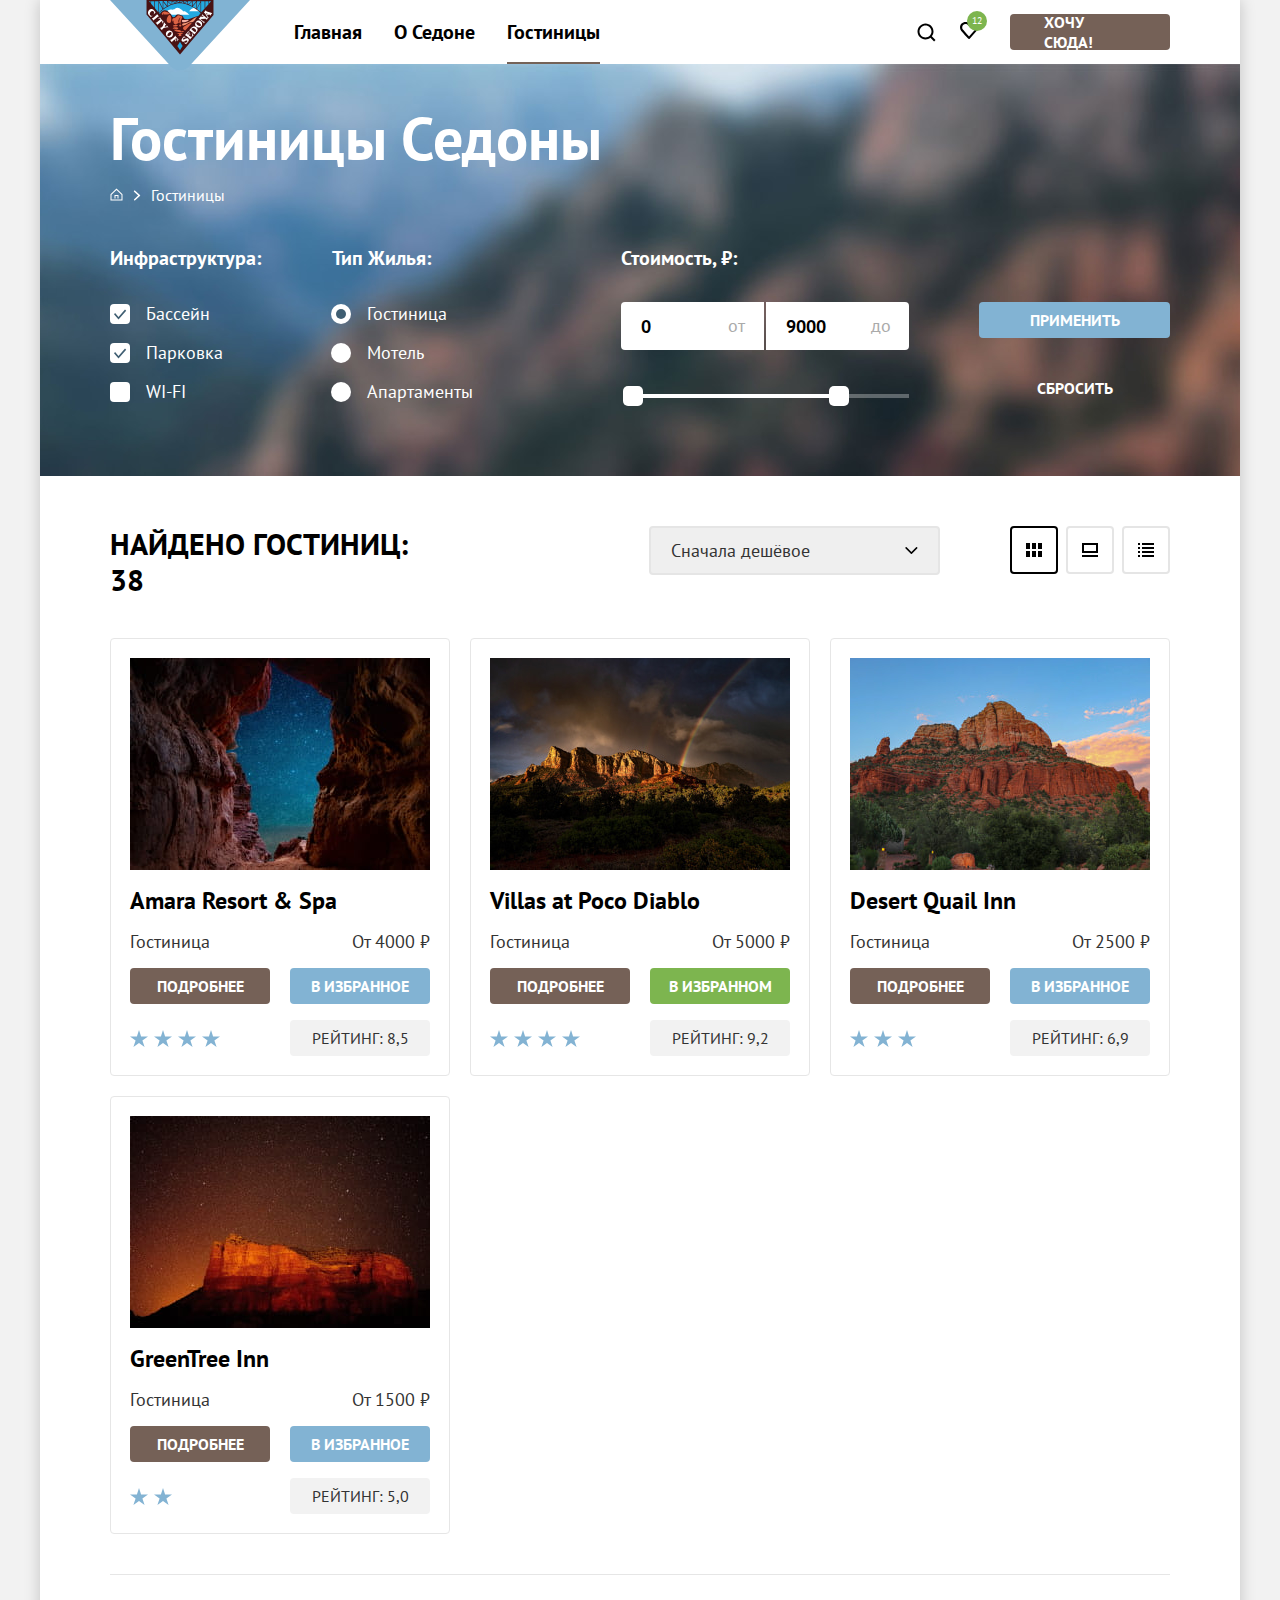
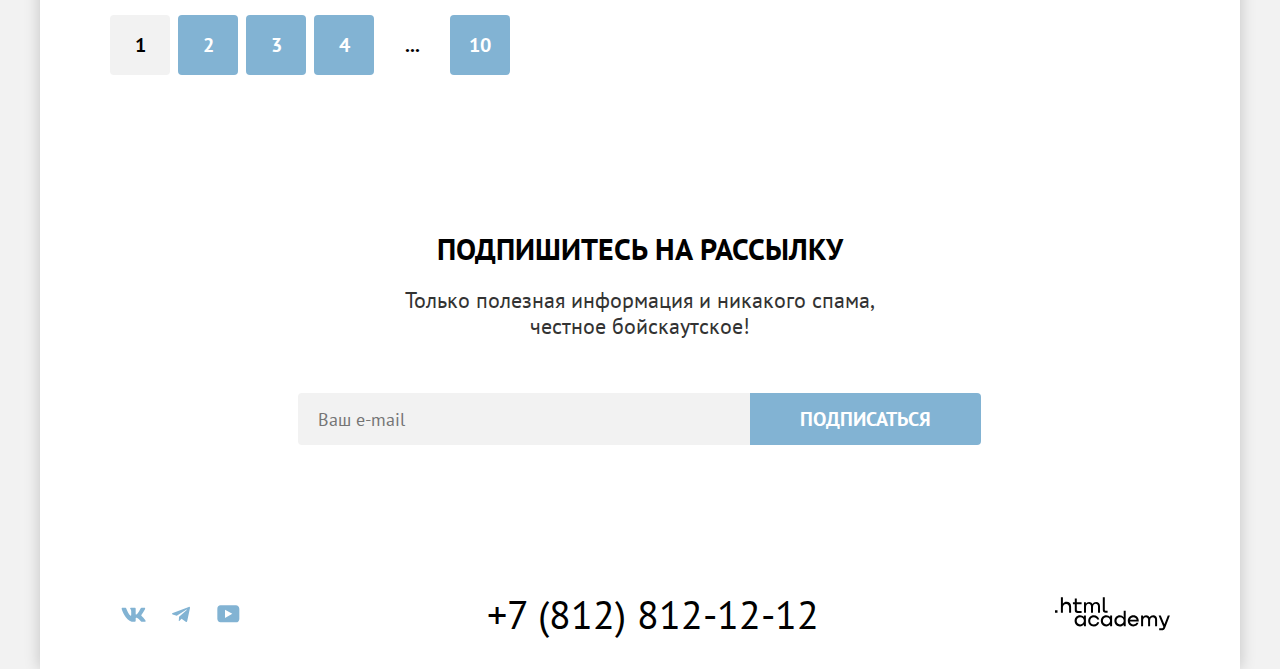
==== catalog.html @ 2b8d20dc "Удаляет лишние картинки, Проверяет по критериям, проверяет по чек листу, исправляет имена картинок" ====
<!DOCTYPE html>
<html lang="ru">

  <head>
    <meta charset="utf-8">
    <title>Catalog</title>
    <link rel="stylesheet" href="styles/styles.css">
  </head>

  <body>
    <div class="container">
      <header class="page-header">
        <nav class="navigation">
          <a class="navigation-link-logo-sedona" href="#">
            <img class="navigation-logo-sedona" src="images/index/logo-sedona.svg" width="140" height="70"
              alt="Логотип Седона">
          </a>
          <ul class="navigation-list navigation-menu">
            <li class="navigation-item">
              <a class="navigation-link" href="index.html">Главная</a>
            </li>
            <li class="navigation-item">
              <a class="navigation-link" href="#">О Седоне</a>
            </li>
            <li class="navigation-item">
              <a class="navigation-link navigation-link-current" href="catalog.html">Гостиницы</a>
            </li>
          </ul>
          <ul class="navigation-list navigation-user">
            <li class="navigation-item">
              <a class="navigation-link-icon icon-search" href="#">
                <svg aria-hidden=true width="20" height="20" viewbox="0 0 20 20" fill="currentColor"
                  xmlns="http://www.w3.org/2000/svg">
                  <path
                    d="M19.5 18.0083L15.8 14.3287C16.8 13.0359 17.5 11.3453 17.5 9.4558C17.5 5.08011 13.9 1.5 9.5 1.5C5.1 1.5 1.5 5.17956 1.5 9.55525C1.5 13.9309 5.1 17.511 9.5 17.511C11.3 17.511 13 16.9144 14.4 15.8204L18.1 19.5L19.5 18.0083ZM9.5 15.5221C6.2 15.5221 3.5 12.837 3.5 9.55525C3.5 6.27348 6.2 3.5884 9.5 3.5884C12.8 3.5884 15.5 6.27348 15.5 9.55525C15.5 12.837 12.8 15.5221 9.5 15.5221Z" />
                </svg>
                <span class="visually-hidden">Поиск</span>
              </a>
            </li>
            <li class="navigation-item item-icon-favorites">
              <span class="text-favorites-icon">12</span>
              <a class="navigation-link-icon icon-favourites" href="#">
                <svg aria-hidden=true width="18" height="17" viewbox="0 0 18 17" fill="currentColor"
                  xmlns="http://www.w3.org/2000/svg">
                  <path
                    d="M8.9 17C8.6 17 8.3 16.9 8.1 16.6C2.7 10.5 1.4 9.1 1.1 8.7C0.4 7.8 0 6.6 0 5.4C0 2.4 2.4 0 5.5 0C6.8 0 8 0.5 9 1.3C10 0.5 11.3 0 12.5 0C15.5 0 18 2.4 18 5.4C18 6.7 17.5 7.9 16.7 8.8L9.7 16.7C9.5 16.9 9.3 17 8.9 17ZM2.9 7.5C3.2 7.9 6.4 11.5 9 14.4L15.2 7.4C15.7 6.9 15.9 6.2 15.9 5.4C15.9 3.6 14.4 2.1 12.6 2.1C11.6 2.1 10.6 2.6 9.9 3.4C9.6 3.7 9.3 3.8 9 3.8C8.7 3.8 8.4 3.6 8.2 3.4C7.5 2.6 6.5 2.1 5.5 2.1C3.7 2.1 2.2 3.6 2.2 5.4C2.1 6.3 2.5 7 2.9 7.5C2.8 7.5 2.8 7.5 2.9 7.5Z" />
                </svg>
                <span class="visually-hidden">Избранное</span>
              </a>
            </li>

          </ul>
          <a class="button-link button-brown" href="#">
            Хочу сюда!
            <span class="visually-hidden">Хочу сюда!</span>
          </a>
        </nav>
      </header>
      <main class="main-container main-catalog">
        <section class="main-hero-catalog">
          <h1 class="main-title">Гостиницы Седоны</h1>
          <ul class="breadcrumbs-list">
            <li class="breadcrumbs-item">
              <a class="breadcrumbs-link breadcrumbs-icon" href="index.html">
                <img class="breadcrumbs-icon-home" aria-hidden=true src="images/catalog/breadcrumbs/breadcrumbs-button-home.svg" width="13" height="15"
                  alt="Иконка/домой">
                <span class="visually-hidden">Иконка/домой</span>
              </a>
            </li>
            <li class="breadcrumbs-item">
              <a class="breadcrumbs-link" href="catalog.html">Гостиницы</a>
            </li>
          </ul>
          <h2 class="visually-hidden">Фильтр поиска гостиницы</h2>
          <div class="filter-container">
            <form class="filter-search-infrastructure" action="https://echo.htmlacademy.ru/" method="get">
              <fieldset class="filter-search infrastructure-group">
                <legend class="filter-search infrastructure-title">Инфраструктура:</legend>
                <ul class="filter-search infrastructure-list">
                  <li class="filter-search infrastructure-item">
                    <label class="control">
                      <input class="visually-hidden control-input" type="checkbox" name="pool" value="Бассейн" checked>
                      <span class="control-mark"></span>
                      <span class="control-label">Бассейн</span>
                    </label>
                  </li>
                  <li class="filter-search infrastructure-item">
                    <label class="control">
                      <input class="visually-hidden control-input" type="checkbox" name="parking" value="Парковка"
                        checked>
                      <span class="control-mark"></span>
                      <span class="control-label">Парковка</span>
                    </label>
                  </li>
                  <li class="filter-search infrastructure-item">
                    <label class="control">
                      <input class="visually-hidden control-input" type="checkbox" name="internet" value="Wi-Fi">
                      <span class="control-mark"></span>
                      <span class="control-label">WI-FI</span>
                    </label>
                  </li>
                </ul>
              </fieldset>
              <fieldset class="filter-search-type-house">
                <legend class="filter-search-type-house-title">Тип Жилья:</legend>
                <ul class="filter-search-type-house-list">
                  <li class="filter-search-type-house-item">
                    <label class="control">
                      <input class="visually-hidden control-input" type="radio" name="house" value="Гостиница" checked>
                      <span class="control-mark"></span>
                      <span class="control-label">Гостиница</span>
                    </label>
                  </li>
                  <li class="filter-search-type-house-item">
                    <label class="control">
                      <input class="visually-hidden control-input" type="radio" name="house" value="Мотель">
                      <span class="control-mark"></span>
                      <span class="control-label">Мотель</span>
                    </label>
                  </li>
                  <li class="filter-search-type-house-item">
                    <label class="control">
                      <input class="visually-hidden control-input" type="radio" name="house" value="Апартаменты">
                      <span class="control-mark"></span>
                      <span class="control-label">Апартаменты</span>
                    </label>
                  </li>
                </ul>
              </fieldset>
              <fieldset class="filter-search-price">
                <legend class="filter-price">Стоимость, ₽:</legend>
                <div class="price">
                  <label class="price-from-start">
                    <input class="price-from-field" value="0" type="number" placeholder="0">
                    <span class="price-from">от</span>
                  </label>
                  <label class="price-to-end">
                    <input class="price-to-field" value="9000" type="number" placeholder="9000">
                    <span class="price-to">до</span>
                  </label>
                </div>
                <div class="range-scale">
                  <div class="range-bar" style="left: -10px; width: 226px">
                    <button class="range-toggle toggle-min" type="button">
                      <span class="visually-hidden">Изменить минимальную цену.</span>
                    </button>
                    <button class="range-toggle toggle-max" type="button">
                      <span class="visually-hidden">Изменить максимальную цену.</span>
                    </button>
                  </div>
                </div>
              </fieldset>
              <div class="filter-search-button">
                <button class="filter-search button-submit button-blue" type="submit">Применить</button>
                <button class="filter-search button-reset" type="reset" >Сбросить</button>
              </div>
            </form>
          </div>
        </section>
        <section class="catalog">
          <div class="catalog-container">
            <h2 class="catalog-title">Найдено гостиниц: 38</h2>
            <select class="catalog-control" aria-label="Сортировка">
              <option value="cheap">Сначала дешёвое</option>
              <option value="popular">Сначала популярное</option>
              <option value="expansive">Сначала дорогое</option>
            </select>
            <ul class="catalog-control-view-list">
              <li class="catalog-control-view-item">
                <a class="button-catalog button-catalog-current button-control-view-table" href="#">
                  <span class="visually-hidden">Вид таблицы</span>
                </a>
              </li>
              <li class="catalog-control-view-item">
                <a class="button-catalog button-control-view-sketch" href="#">
                  <span class="visually-hidden">Вид эскиза</span>
                </a>
              </li>
              <li class="catalog-control-view-item">
                <a class="button-catalog button-control-view-list" href="#">
                  <span class="visually-hidden">Вид списка</span>
                </a>
              </li>
            </ul>
          </div>
          <ul class="hotel-card-list">
            <li class="hotel-card-item">
              <a class="hotel-card-link" href="#">
                <img class="hotel-card-image" src="images/catalog/hotel-card/hotel-card-amara-resort.jpg"
                  alt="Гостиница Amara & Resort">
                <h3 class="hotel-card-title">Amara Resort & Spa</h3>
              </a>
              <p class="hotel-card-type">Гостиница</p>
              <p class="hotel-card-price">От 4000 ₽</p>
              <a class="button-hotel-card-link button-brown" href="#">Подробнее</a>
              <button class="button-blue hotel-card-button" type="button">В избранное</button>
              <div class="hotel-card-rating-star">
                <svg class="star" aria-hidden=true  width="18" height="17" viewbox="0 0 18 17" fill="currentColor"
                  xmlns="http://www.w3.org/2000/svg">
                  <path d="M9 0L11.1 6.5H18L12.4 10.5L14.6 17L9 13L3.4 17L5.6 10.5L0 6.5H6.9L9 0Z" />
                </svg>
                <svg class="star" aria-hidden=true width="18" height="17" viewbox="0 0 18 17" fill="currentColor"
                  xmlns="http://www.w3.org/2000/svg">
                  <path d="M9 0L11.1 6.5H18L12.4 10.5L14.6 17L9 13L3.4 17L5.6 10.5L0 6.5H6.9L9 0Z" />
                </svg>
                <svg class="star" aria-hidden=true width="18" height="17" viewbox="0 0 18 17" fill="currentColor"
                  xmlns="http://www.w3.org/2000/svg">
                  <path d="M9 0L11.1 6.5H18L12.4 10.5L14.6 17L9 13L3.4 17L5.6 10.5L0 6.5H6.9L9 0Z" />
                </svg>
                <svg class="star" aria-hidden=true width="18" height="17" viewbox="0 0 18 17" fill="currentColor"
                  xmlns="http://www.w3.org/2000/svg">
                  <path d="M9 0L11.1 6.5H18L12.4 10.5L14.6 17L9 13L3.4 17L5.6 10.5L0 6.5H6.9L9 0Z" />
                </svg>
                <span class="visually-hidden">4 звезды</span>
              </div>
              <span class="hotel-card-rating">Рейтинг: 8,5</span>
            </li>
            <li class="hotel-card-item">
              <a class="hotel-card-link" href="#">
                <img class="hotel-card-image" src="images/catalog/hotel-card/hotel-card-villas-at-poco-diablo.jpg"
                  alt="Гостиница Villas at Poco Diablo">
                <h3 class="hotel-card-title">Villas at Poco Diablo</h3>
              </a>
              <p class="hotel-card-type">Гостиница</p>
              <p class="hotel-card-price">От 5000 ₽</p>
              <a class="button-hotel-card-link button-brown" href="#">Подробнее</a>
              <button class="button-blue hotel-card-button button-green-select" type="button">В избранном</button>
              <div class="hotel-card-rating-star">
                <svg class="star" aria-hidden=true width="18" height="17" viewbox="0 0 18 17" fill="currentColor"
                  xmlns="http://www.w3.org/2000/svg">
                  <path d="M9 0L11.1 6.5H18L12.4 10.5L14.6 17L9 13L3.4 17L5.6 10.5L0 6.5H6.9L9 0Z" />
                </svg>
                <svg class="star" aria-hidden=true width="18" height="17" viewbox="0 0 18 17" fill="currentColor"
                  xmlns="http://www.w3.org/2000/svg">
                  <path d="M9 0L11.1 6.5H18L12.4 10.5L14.6 17L9 13L3.4 17L5.6 10.5L0 6.5H6.9L9 0Z" />
                </svg>
                <svg  class="star" aria-hidden=true width="18" height="17" viewbox="0 0 18 17" fill="currentColor"
                  xmlns="http://www.w3.org/2000/svg">
                  <path d="M9 0L11.1 6.5H18L12.4 10.5L14.6 17L9 13L3.4 17L5.6 10.5L0 6.5H6.9L9 0Z" />
                </svg>
                <svg  class="star" aria-hidden=true width="18" height="17" viewbox="0 0 18 17" fill="currentColor"
                  xmlns="http://www.w3.org/2000/svg">
                  <path d="M9 0L11.1 6.5H18L12.4 10.5L14.6 17L9 13L3.4 17L5.6 10.5L0 6.5H6.9L9 0Z" />
                </svg>
                <span class="visually-hidden">4 звезды</span>
              </div>
              <span class="hotel-card-rating">Рейтинг: 9,2</span>
            </li>
            <li class="hotel-card-item">
              <a class="hotel-card-link" href="#">
                <img class="hotel-card-image" src="images/catalog/hotel-card/hotel-card-desert-quail-inn.jpg"
                  alt="Гостиница Desert Quail Inn">
                <h3 class="hotel-card-title">Desert Quail Inn</h3>
              </a>
              <p class="hotel-card-type">Гостиница</p>
              <p class="hotel-card-price">От 2500 ₽</p>
              <a class="button-hotel-card-link button-brown" href="#">Подробнее</a>
              <button class="button-blue hotel-card-button" type="button">В избранное</button>
              <div class="hotel-card-rating-star">
                <svg class="star" aria-hidden=true width="18" height="17" viewbox="0 0 18 17" fill="currentColor"
                  xmlns="http://www.w3.org/2000/svg">
                  <path d="M9 0L11.1 6.5H18L12.4 10.5L14.6 17L9 13L3.4 17L5.6 10.5L0 6.5H6.9L9 0Z" />
                </svg>
                <svg class="star" aria-hidden=true width="18" height="17" viewbox="0 0 18 17" fill="currentColor"
                  xmlns="http://www.w3.org/2000/svg">
                  <path d="M9 0L11.1 6.5H18L12.4 10.5L14.6 17L9 13L3.4 17L5.6 10.5L0 6.5H6.9L9 0Z" />
                </svg>
                <svg class="star" aria-hidden=true width="18" height="17" viewbox="0 0 18 17" fill="currentColor"
                  xmlns="http://www.w3.org/2000/svg">
                  <path d="M9 0L11.1 6.5H18L12.4 10.5L14.6 17L9 13L3.4 17L5.6 10.5L0 6.5H6.9L9 0Z" />
                </svg>
                <span class="visually-hidden">3 звезды</span>
              </div>
              <span class="hotel-card-rating">Рейтинг: 6,9</span>
            </li>
            <li class="hotel-card-item">
              <a class="hotel-card-link" href="#">
                <img class="hotel-card-image" src="images/catalog/hotel-card/hotel-card-greentree-inn.jpg"
                  alt="Гостиница GreenTree Inn">
                <h3 class="hotel-card-title">GreenTree Inn</h3>
              </a>
              <p class="hotel-card-type">Гостиница</p>
              <p class="hotel-card-price">От 1500 ₽</p>
              <a class="button-hotel-card-link button-brown" href="#">Подробнее</a>
              <button class="button-blue hotel-card-button" type="button">В избранное</button>
              <div class="hotel-card-rating-star">
                <svg class="star" aria-hidden=true width="18" height="17" viewbox="0 0 18 17" fill="currentColor"
                  xmlns="http://www.w3.org/2000/svg">
                  <path d="M9 0L11.1 6.5H18L12.4 10.5L14.6 17L9 13L3.4 17L5.6 10.5L0 6.5H6.9L9 0Z" />
                </svg>
                <svg class="star" aria-hidden=true width="18" height="17" viewbox="0 0 18 17" fill="currentColor"
                  xmlns="http://www.w3.org/2000/svg">
                  <path d="M9 0L11.1 6.5H18L12.4 10.5L14.6 17L9 13L3.4 17L5.6 10.5L0 6.5H6.9L9 0Z" />
                </svg>
                <span class="visually-hidden">2 звезды</span>
              </div>
              <span class="hotel-card-rating">Рейтинг: 5,0</span>
            </li>
          </ul>
          <ul class="pagination-list">
            <li class="pagination-item">
              <a class="pagination-link pagination-current" href="#">1</a>
            </li>
            <li class="pagination-item">
              <a class="pagination-link" href="#">2</a>
            </li>
            <li class="pagination-item">
              <a class="pagination-link" href="#">3</a>
            </li>
            <li class="pagination-item">
              <a class="pagination-link" href="#">4</a>
            </li>
            <li class="pagination-item">
              <a class="pagination-link-hidden-pages" href="#">...
                <span class="visually-hidden">Скрытые страницы</span>
              </a>
            </li>
            <li class="pagination-item">
              <a class="pagination-link last-page" href="#">10</a>
            </li>
          </ul>
        </section>
        <section class="subscribes-catalog">
          <div class="subscribes-container">
            <h2 class="subscribes-catalog-title">Подпишитесь на рассылку</h2>
            <p class="subscribes-description">Только полезная информация и никакого спама, <br>честное бойскаутское!</p>
            <form class="subscribes-newsletter-form" action="https://echo.htmlacademy.ru/" method="post">
              <label>
                <span class="visually-hidden">email</span>
                <input type="email" id="subscribes-email" name="subscribes-email" placeholder="Ваш e-mail" />
              </label>
              <button class="subscribes-button" type="submit" >Подписаться</button>
            </form>
          </div>
        </section>
      </main>
      <footer class="page-footer">
        <div class="footer-container">
          <section class="footer-social">
            <h2 class="visually-hidden">Социальные сети</h2>
            <ul class="social-list">
              <li class="footer-social-item">
                <a class="button-social" href="https://vk.com/htmlacademy">
                  <svg class="footer-social" aria-hidden=true width="25" height="15" viewbox="0 0 25 15"
                    fill="currentColor" xmlns="http://www.w3.org/2000/svg">
                    <path fill-rule="evenodd" clip-rule="evenodd"
                      d="M24.1164 1.80445C24.2824 1.25845 24.1164 0.856445 23.3214 0.856445H20.6964C20.0284 0.856445 19.7204 1.20345 19.5534 1.58645C19.5534 1.58645 18.2184 4.78245 16.3274 6.85845C15.7154 7.46045 15.4374 7.65145 15.1034 7.65145C14.9364 7.65145 14.6854 7.46045 14.6854 6.91345V1.80445C14.6854 1.14845 14.5014 0.856445 13.9454 0.856445H9.81738C9.40038 0.856445 9.14938 1.16045 9.14938 1.44945C9.14938 2.07045 10.0954 2.21445 10.1924 3.96245V7.76045C10.1924 8.59345 10.0394 8.74444 9.70538 8.74444C8.81538 8.74444 6.65038 5.53345 5.36538 1.85945C5.11638 1.14445 4.86438 0.856445 4.19338 0.856445H1.56638C0.816382 0.856445 0.666382 1.20345 0.666382 1.58645C0.666382 2.26845 1.55638 5.65645 4.81138 10.1374C6.98138 13.1974 10.0364 14.8564 12.8194 14.8564C14.4884 14.8564 14.6944 14.4884 14.6944 13.8534V11.5404C14.6944 10.8034 14.8524 10.6564 15.3814 10.6564C15.7714 10.6564 16.4384 10.8484 17.9964 12.3234C19.7764 14.0724 20.0694 14.8564 21.0714 14.8564H23.6964C24.4464 14.8564 24.8224 14.4884 24.6064 13.7604C24.3684 13.0364 23.5184 11.9854 22.3914 10.7384C21.7794 10.0284 20.8614 9.26345 20.5824 8.88045C20.1934 8.38945 20.3044 8.17044 20.5824 7.73345C20.5824 7.73345 23.7824 3.30745 24.1154 1.80445H24.1164Z" />
                  </svg>
                  <span class="visually-hidden">Вконтакте</span>
                </a>
              </li>
              <li class="footer-social-item">
                <a class="button-social" href="https://t.me/htmlacademy">
                  <svg class="footer-social" aria-hidden=true width="18" height="17" viewbox="0 0 18 17"
                    fill="currentColor" xmlns="http://www.w3.org/2000/svg">
                    <path
                      d="M16.785 0.955705L0.840489 7.1042C-0.247661 7.54126 -0.241365 8.14828 0.640845 8.41897L4.73445 9.69597L14.2058 3.72014C14.6537 3.44766 15.0629 3.59424 14.7265 3.89281L7.05283 10.8183H7.05103L7.05283 10.8192L6.77045 15.0387C7.18413 15.0387 7.36669 14.8489 7.59871 14.625L9.58705 12.6915L13.7229 15.7464C14.4855 16.1664 15.0332 15.9506 15.2229 15.0405L17.9379 2.2453C18.2158 1.13107 17.5126 0.626562 16.785 0.955705Z" />
                  </svg>
                  <span class="visually-hidden">Телеграм</span>
                </a>
              </li>
              <li class="footer-social-item">
                <a class="button-social" href="https://www.youtube.com/user/htmlacademy.ru">
                  <svg class="footer-social" aria-hidden=true width="23" height="18" viewbox="0 0 23 18"
                    fill="currentColor" xmlns="http://www.w3.org/2000/svg">
                    <path
                      d="M18.9402 0.356445H3.50738C1.64668 0.356445 0.333252 1.9502 0.333252 3.75645V13.8502C0.333252 15.7627 1.64668 17.3564 3.50738 17.3564H19.1591C20.8009 17.3564 22.3333 15.7627 22.3333 13.9564V3.75645C22.1143 1.9502 20.8009 0.356445 18.9402 0.356445ZM7.99494 12.8939V4.81894L15.3283 8.85645L7.99494 12.8939Z" />
                  </svg>
                  <span class="visually-hidden">Youtube</span>
                </a>
              </li>
            </ul>
          </section>
          <section class="footer-phone">
            <h2 class="visually-hidden">Телефон</h2>
            <a class="footer-phone-number" href="tel:+78128121212">+7 (812) 812-12-12</a>
          </section>
          <section class="footer-contacts-logo">
            <h2 class="visually-hidden">HTML-academy</h2>
            <a class="footer-contact-webcite" href="https://htmlacademy.ru/">
              <svg class="footer-logo" aria-hidden=true width="115" height="34" fill="currentColor" viewbox="0 0 115 34"
                xmlns="http://www.w3.org/2000/svg">
                <path
                  d="M0 13.256v2.6h2.5v-2.6H0ZM11.6 4.856c-1.6 0-2.8.7-3.6 1.7h-.1v-6.2h-2v15.5h2v-5.3c0-2.1 1.3-3.6 3.3-3.6 1.8 0 2.9 1.4 2.9 3.2v5.7h2v-6.1c.1-3-1.8-4.9-4.5-4.9ZM26.6 5.156h-4.8v-3.7h-2v3.8h-1.9v2h1.9v6c0 1.7 1 2.7 2.7 2.7h4.1v-2h-3.7c-.7 0-1.1-.4-1.1-1.1v-5.7h4.8v-2ZM41.1 4.956c-1.6 0-2.9.8-3.5 2.1h-.1c-.6-1.2-1.8-2.1-3.4-2.1-1.4 0-2.5.8-3.1 1.8h-.1v-1.6H29v10.6h2v-5.4c0-2 1-3.5 2.6-3.5 1.5 0 2.4 1 2.4 2.6v6.3h2v-5.6c0-2.4 1.4-3.3 2.6-3.3 1.5 0 2.4 1 2.4 2.6v6.3h2v-6.5c.1-2.5-1.4-4.3-3.9-4.3ZM47.8 13.056c0 1.7 1 2.7 2.8 2.7h2v-2h-1.7c-.7 0-1.1-.4-1.1-1.1V.356h-2v12.7ZM28.9 20.056c-.9-1.1-2.2-1.8-3.9-1.8-3.1 0-5.4 2.3-5.4 5.6s2.3 5.6 5.4 5.6c1.8 0 3-.8 3.8-1.9h.1v1.6h2v-10.6h-2v1.5Zm-3.6 7.4c-2.2 0-3.6-1.6-3.6-3.6s1.4-3.6 3.6-3.6 3.6 1.6 3.6 3.6c0 1.9-1.4 3.6-3.6 3.6ZM44.2 22.356c-.5-2.4-2.6-4.1-5.4-4.1-3.4 0-5.6 2.5-5.6 5.6 0 3.1 2.2 5.6 5.6 5.6 2.8 0 4.9-1.8 5.4-4.2h-2.1c-.4 1.3-1.7 2.3-3.3 2.3-2.2 0-3.6-1.6-3.6-3.6s1.4-3.6 3.6-3.6c1.6 0 2.8 1 3.3 2.2h2.1v-.2ZM55.1 20.056c-.9-1.1-2.2-1.8-3.9-1.8-3.1 0-5.4 2.3-5.4 5.6s2.3 5.6 5.4 5.6c1.8 0 3-.8 3.8-1.9h.1v1.6h2v-10.6h-2v1.5Zm-3.6 7.4c-2.2 0-3.6-1.6-3.6-3.6s1.4-3.6 3.6-3.6 3.6 1.6 3.6 3.6c0 1.9-1.5 3.6-3.6 3.6ZM68.7 20.156c-.9-1.1-2.2-1.9-3.9-1.9-3.1 0-5.4 2.3-5.4 5.6s2.2 5.6 5.4 5.6c1.7 0 3-.8 3.8-1.8h.1v1.5h2v-15.4h-2v6.4Zm-3.6 7.3c-2.2 0-3.6-1.6-3.6-3.6s1.4-3.6 3.6-3.6 3.6 1.6 3.6 3.6c-.1 2-1.5 3.6-3.6 3.6ZM78.3 18.256c-3.3 0-5.5 2.5-5.5 5.6 0 3 2.1 5.6 5.5 5.6 2.5 0 4.5-1.3 5.2-3.6h-2.1c-.5 1-1.6 1.6-3 1.6-1.9 0-3.3-1.3-3.4-2.9h8.8c.2-3.6-2-6.3-5.5-6.3Zm0 1.9c1.7 0 3 1 3.3 2.6h-6.5c.3-1.5 1.5-2.6 3.2-2.6ZM98.2 18.256c-1.6 0-2.9.8-3.6 2h-.1c-.6-1.2-1.8-2-3.4-2-1.4 0-2.5.7-3.1 1.8v-1.5h-1.9v10.6h2v-5.4c0-2 1-3.4 2.6-3.5 1.5 0 2.4 1 2.4 2.6v6.3h2v-5.6c0-2.4 1.4-3.3 2.6-3.3 1.5 0 2.4 1 2.4 2.6v6.3h2v-6.5c.1-2.6-1.4-4.4-3.9-4.4ZM109.4 27.356l-3.6-8.9h-2.2l4.8 11.6c-.3.9-.7 1.2-1.7 1.2h-2.5v2h2.5c1.8 0 2.8-.8 3.5-2.6l4.7-12.2h-2.1l-3.4 8.9Z" />
              </svg>
            </a>
          </section>
        </div>
      </footer>
    </div>
  </body>

</html>
---- styles/styles.css ----
@font-face {
  font-family: "PT Sans";
  font-style: normal;
  font-weight: 400;
  src: url("../fonts/ptsans-400.woff2") format("woff2");
  font-display: swap;
}

@font-face {
  font-family: "PT Sans";
  font-style: normal;
  font-weight: 700;
  src: url("../fonts/ptsans-700.woff2") format("woff2");
  font-display: swap;
}

@font-face {
  font-family: "PT Sans";
  font-style: italic;
  font-weight: 400;
  src: url("../fonts/ptsans-400.woff2") format("woff2");
  font-display: swap;
}

@font-face {
  font-family: "PT Sans";
  font-style: italic;
  font-weight: 700;
  src: url("../fonts/ptsans-700.woff2") format("woff2");
  font-display: swap;
}

*,
*::before,
*::after {
  -webkit-box-sizing: border-box;
          box-sizing: border-box;
}

html {
  height: 100%;
}

body {
  margin: 0;
  padding: 0 40px;
  min-width: 1280px;
  height: 100%;
  font-family: "PT Sans", sans-serif;
  font-size: 18px;
  line-height: 21px;
  color: #333333;
  background-color: rgba(242, 242, 242, 1);
}

.container {
  display: -webkit-box;
  display: -ms-flexbox;
  display: flex;
  -webkit-box-orient: vertical;
  -webkit-box-direction: normal;
      -ms-flex-direction: column;
          flex-direction: column;
  min-height: 100%;
  margin: 0 auto;
  padding: 0;
  width: 1200px;
  background-color: #FFFFFF;
  -webkit-box-shadow: 0 0 15px 0 #00000033;
          box-shadow: 0 0 15px 0 #00000033;
  -webkit-box-flex: 1;
      -ms-flex-positive: 1;
          flex-grow: 1;
}

.main-container {
  -webkit-box-flex: 1;
      -ms-flex-positive: 1;
          flex-grow: 1;
}

.page-header {
  color: #000000;
  background: #FFFFFF;

}

.visually-hidden {
  position: absolute;
  width: 1px;
  height: 1px;
  margin: -1px;
  border: 0;
  padding: 0;
  white-space: nowrap;
  -webkit-clip-path: inset(100%);
          clip-path: inset(100%);
  clip: rect(0 0 0 0);
  overflow: hidden;
}

.navigation {
  position: relative;
  display: -webkit-box;
  display: -ms-flexbox;
  display: flex;
  margin: 0 auto;
  padding: 0 70px;
}

.navigation-link {
  display: block;
  position: relative;
  font-family: "PT Sans", sans-serif;
  font-size: 20px;
  line-height: 24px;
  color: inherit;
  font-weight: 700;
  text-align: center;
  background-color: inherit;
  text-decoration: none;
  margin: 0;
  padding: 20px 16px;

}

.navigation-link:hover {
  color: #000000;
  opacity: 0.5;
}

.navigation-link:focus {
  color: #000000;
}

.navigation-link:active {
  color: #000000;
  opacity: 0.3;
}

.navigation-link-current::after {
  position: absolute;
  right: 16px;
  bottom: 0;
  left: 16px;
  height: 2px;
  background-color: rgba(117, 98, 87, 1);
  content: "";
}

.navigation-link-logo-sedona {
  display: -webkit-box;
  display: -ms-flexbox;
  display: flex;
  margin-bottom: -6px;
  z-index: 1;
}

.navigation-link-logo-sedona:hover {
  opacity: 0.8;
}

.navigation-link-logo-sedona:active {
  opacity: 0.3;
}

.navigation-list {
  list-style: none;
  margin: 0;
  padding: 0;
}

.navigation-menu {
  display: -webkit-box;
  display: -ms-flexbox;
  display: flex;
  -webkit-box-pack: start;
      -ms-flex-pack: start;
          justify-content: start;
  -ms-flex-wrap: wrap;
      flex-wrap: wrap;
  -webkit-box-align: center;
      -ms-flex-align: center;
          align-items: center;
  max-width: 550px;
  margin: 0;
  margin-left: 28px;
}

.navigation-user {
  display: -webkit-box;
  display: -ms-flexbox;
  display: flex;
  -webkit-box-pack: end;
      -ms-flex-pack: end;
          justify-content: end;
  -ms-flex-wrap: wrap;
      flex-wrap: wrap;
  width: 160px;
  min-height: 64px;
  margin: 0;
  margin-left: auto;
  margin-right: 20px;
  padding: 0;
}

.navigation-link-icon {
  display: -webkit-box;
  display: -ms-flexbox;
  display: flex;
  -webkit-box-align: center;
      -ms-flex-align: center;
          align-items: center;
  color: #000000;
  min-width: 20px;
  min-height: 20px;
  margin: 0;
  padding: 22px 12px;
}

.item-icon-favorites {
  position: relative;

}

.text-favorites-icon {
  display: -webkit-box;
  display: -ms-flexbox;
  display: flex;
  -webkit-box-pack: center;
      -ms-flex-pack: center;
          justify-content: center;
  -webkit-box-align: center;
      -ms-flex-align: center;
          align-items: center;
  position: absolute;
  content: "";
  font-size: 10px;
  line-height: 10px;
  color: rgba(255, 255, 255, 1);
  font-weight: 400;
  text-align: center;
  background-color: rgba(125, 181, 79, 1);
  width: 20px;
  height: 20px;
  border-radius: 10px;
  top: 11px;
  right: 3px;
}

.navigation-link-icon:hover {
  color: #000000;
  opacity: 0.5;
}

.navigation-link-icon:focus {
  color: #000000;
}

.navigation-link-icon:active {
  color: #000000;
  opacity: 0.3;
}

.item-icon-favorites:hover {
  color: #000000;
  opacity: 0.5;
}

.item-icon-favorites:focus {
  color: #000000;
}

.item-icon-favorites:active {
  color: #000000;
  opacity: 0.3;
}

.main-hero {
  display: block;
  background-image: url("../images/index/index-background.jpg");
  background-size: 100% auto;
  width: 100%;
  background-repeat: no-repeat;
  padding: 0;
  padding-top: 51px;
  padding-bottom: 82px;
  color: #ffffff;
  background-color: #000000;

}

.main-name-logo-sedona {
  display: block;
  margin: 0 auto;

}

.button-brown {
  display: block;
  width: 160px;
  height: 36px;
  font-family: "PT Sans", sans-serif;
  font-size: 16px;
  line-height: 20px;
  font-weight: 700;
  color: #FFFFFF;
  background-color: #756157;
  border-radius: 4px;
  text-transform: uppercase;
  text-decoration: none;
}

.button-link {
  display: -webkit-box;
  display: -ms-flexbox;
  display: flex;
  -webkit-box-pack: justify;
      -ms-flex-pack: justify;
          justify-content: space-between;
  -webkit-box-align: center;
      -ms-flex-align: center;
          align-items: center;
  padding: 8px 34px 8px 34px;
  margin-top: 14px;

}

.button-brown:hover {
  background-color: rgba(97, 80, 72, 1);
}

.button-brown:focus {
  background-color: rgba(97, 80, 72, 1);
}

.button-brown:active {
  background-color: rgba(117, 97, 87, 1);
  color: rgba(255, 255, 255, 0.3);
}

.button-brown:disabled {
  background-color: rgba(229, 229, 229, 1);

}

.advantages {
  font-family: "PT Sans", sans-serif;
  text-align: center;
  font-size: 18px;
  line-height: 21px;
  padding-top: 69px;
  background-color: #FFFFFF;

}

.advantages-list {
  display: -webkit-box;
  display: -ms-flexbox;
  display: flex;
  -ms-flex-wrap: wrap;
      flex-wrap: wrap;
  margin: 0;
  margin-top: 90px;
  padding: 0;
  list-style: none;
}

.advantages-subject {
  display: -webkit-box;
  display: -ms-flexbox;
  display: flex;
  -webkit-box-pack: justify;
      -ms-flex-pack: justify;
          justify-content: space-between;
  margin: 0 auto;
  padding-bottom: 25px;
  width: 620px;
  font-size: 30px;
  line-height: 36px;
  color: #000000;
  font-weight: 700;
  background-color: #FFFFFF;
  text-transform: uppercase;
  text-decoration: none;
}

.advantages-description-subtitle {
  margin: 0;
  padding: 0;
  font-size: 22px;
  line-height: 26px;
  color: #333333;
  font-weight: 400;

}

.advantages-item-blue {
  position: relative;
  display: -webkit-box;
  display: -ms-flexbox;
  display: flex;
  -webkit-box-pack: justify;
      -ms-flex-pack: justify;
          justify-content: space-between;
  margin: 0 auto;
  padding: 0;
}

.advantages-container-blue {
  display: -webkit-box;
  display: -ms-flexbox;
  display: flex;
  -webkit-box-orient: vertical;
  -webkit-box-direction: normal;
      -ms-flex-direction: column;
          flex-direction: column;
  margin: 0;
  width: 400px;
  padding: 102px 85px;
  background-color: #82B3D3;
}

.advantages-title {
  position: relative;
  display: -webkit-box;
  display: -ms-flexbox;
  display: flex;
  -webkit-box-pack: center;
      -ms-flex-pack: center;
          justify-content: center;
  margin: 0;
  padding: 0 27.5px 30px 24.5px;
  font-size: 24px;
  line-height: 28px;
  color: #FFFFFF;
  font-weight: 700;
  text-transform: uppercase;
}

.advantages-title::after {
  position: absolute;
  width: 60px;
  height: 2px;
  background-color: rgba(255, 255, 255, 0.3);
  content: "";
  bottom: -2px;
}

.advantages-description-slogan {
  margin: 0;
  margin-top: 32px;
  -webkit-box-align: center;
      -ms-flex-align: center;
          align-items: center;
  font-family: "PT Sans", sans-serif;
  font-size: 18px;
  line-height: 21px;
  color: #FFFFFF;
  font-weight: 400;
  text-transform: none;
}

.advantages-item {
  display: -webkit-box;
  display: -ms-flexbox;
  display: flex;
  -webkit-box-orient: vertical;
  -webkit-box-direction: normal;
      -ms-flex-direction: column;
          flex-direction: column;
  -webkit-box-align: center;
      -ms-flex-align: center;
          align-items: center;
  -webkit-box-sizing: border-box;
          box-sizing: border-box;
  width: 400px;
  margin: 0;
  padding: 112.5px 85px;
  background-color: rgba(131, 179, 211, 0.12);
}

.advantages-item-center {
  background-color: rgba(131, 179, 211, 0.2);
}

.advantages-subtitle {
  position: relative;
  margin: 0;
  padding-bottom: 30px;
  width: 175px;
  font-size: 24px;
  line-height: 28px;
  color: #000000;
  font-weight: 700;
  text-transform: uppercase;
}

.advantages-subtitle::after {
  position: absolute;
  width: 60px;
  height: 2px;
  background-color: rgba(0, 0, 0, 0.3);
  content: "";
  bottom: -2px;
  right: 57px;
}

.advantages-description {
  margin: 0;
  margin-top: 32px;
}

.services {
  margin: 0;
  margin-top: 64px;

}

.services-container {
  display: -webkit-box;
  display: -ms-flexbox;
  display: flex;
  max-width: 505px;
  -webkit-box-orient: vertical;
  -webkit-box-direction: normal;
      -ms-flex-direction: column;
          flex-direction: column;
  -webkit-box-align: center;
      -ms-flex-align: center;
          align-items: center;
  margin: 0 auto;
  padding: 0;

}

.services-list {
  display: -webkit-box;
  display: -ms-flexbox;
  display: flex;
  -ms-flex-wrap: wrap;
      flex-wrap: wrap;
  -webkit-box-align: center;
      -ms-flex-align: center;
          align-items: center;
  list-style: none;
  margin: 0;
  padding: 0;
  margin-top: 65px;
}

.services-title-subject {
  margin: 0;
  padding: 0;
  font-size: 30px;
  line-height: 36px;
  color: #000000;
  font-weight: 700;
  text-align: center;
  text-transform: uppercase;
}

.services-item {
  display: block;
  text-align: center;
  background-color: #FFFFFF;
  width: 400px;
  padding: 0;
  margin: 0;
}

.item-house,
.item-souvenirs {
  background-color: rgba(131, 179, 211, 0.12);
  text-align: center;
  padding: 0 85px;
  padding-top: 153px;
  padding-bottom: 81px;
}

.item-food {
  text-align: center;
  padding-left: 85px;
  padding-right: 85px;
  padding-top: 153px;
  padding-bottom: 81px;
}

.item-house {
  content: "";
  background-image: url(../images/index/services/advantages-icon-house.svg);
  background-repeat: no-repeat;
  background-position: center 80px;

}

.item-food {
  content: "";
  background-image: url(../images/index/services/advantages-icon-food.svg);
  background-repeat: no-repeat;
  background-position: center 81px;

}

.item-souvenirs {
  content: "";
  background-image: url(../images/index/services/advantages-icon-souvenirs.svg);
  background-repeat: no-repeat;
  background-position: center 78px;

}


.services-description-slogan {
  margin: 0;
  padding-top: 20px;
  padding-right: 1px;
  font-size: 22px;
  line-height: 26px;
  color: #333333;
  font-weight: 400;
  text-align: center;

}

.services-title {
  margin: 0;
  margin-top: 30px;
  font-size: 24px;
  line-height: 28px;
  color: #000000;
  font-weight: 700;
  text-transform: uppercase;
}

.services-description {
  margin: 0;
  margin-top: 30px;
  font-size: 18px;
  line-height: 21px;
  font-weight: 400;
  text-align: center;
}

.search-hotel {
  display: -webkit-box;
  display: -ms-flexbox;
  display: flex;
  -webkit-box-pack: center;
      -ms-flex-pack: center;
          justify-content: center;
  margin: 0;
  margin-top: 95px;
  text-align: center;
  text-transform: uppercase;
}

.search-container {
  display: block;
  margin: 0;
  width: 592px;
}

.search-title {
  margin: 0;
  font-size: 30px;
  line-height: 36px;
  font-weight: 700;
  color: #000000;
}

.search-description {
  margin: 0;
  margin-top: 20px;
  font-size: 22px;
  line-height: 26px;
  font-weight: 400;
  color: #000000;
  text-transform: none;
}

.search-hotel-button {
  font-family: "PT Sans", sans-serif;
  font-size: 20px;
  line-height: 36px;
  font-weight: 700;
  color: #FFFFFF;
  background-color: #756157;
  background-size: 376px 52px;
  border-radius: 4px;
  border: none;
  margin: 0;
  margin-top: 54px;
  padding: 8px 50px;
  text-align: center;
  text-transform: uppercase;
}

.search-hotel-button:hover {
  background-color: rgba(97, 80, 72, 1);
  cursor: pointer;
}

.search-hotel-button:focus {
  background-color: rgba(97, 80, 72, 1);
}

.search-hotel-button:active {
  background-color: rgba(117, 97, 87, 1);
  color: rgba(255, 255, 255, 0.3);
}

.search-hotel-button:disabled {
  background-color: rgba(229, 229, 229, 1);

}

.subscribes {
  display: -webkit-box;
  display: -ms-flexbox;
  display: flex;
  margin: 0;
  margin-top: 96px;
  padding: 0;
  padding-top: 96px;
  padding-bottom: 105px;
  -webkit-box-pack: center;
      -ms-flex-pack: center;
          justify-content: center;
  font-family: "PT Sans", sans-serif;
  font-size: 22px;
  line-height: 26px;
  font-weight: 400;
  color: #FFFFFF;
  text-align: center;
  background-image: url("../images/index/subscribe-background.jpg");
  background-size: 100% auto;
  background-repeat: no-repeat;
}

.subscribes-container {
  display: -webkit-box;
  display: -ms-flexbox;
  display: flex;
  -webkit-box-orient: vertical;
  -webkit-box-direction: normal;
      -ms-flex-direction: column;
          flex-direction: column;
  width: 684px;
  margin: 0;
}

.subscribes-title {
  margin: 0;
  font-size: 30px;
  line-height: 36px;
  font-weight: 700;
  color: #FFFFFF;
  text-transform: uppercase;
}

.subscribes-description {
  margin: 0;
  padding: 0;
  margin-top: 20px;
}

.subscribes-newsletter-form {
  display: -webkit-box;
  display: -ms-flexbox;
  display: flex;
  -ms-flex-wrap: wrap;
      flex-wrap: wrap;
  margin: 0;
  margin-top: 54px;

}

input[type="email"] {
  display: -webkit-box;
  display: -ms-flexbox;
  display: flex;
  width: 452px;
  height: 52px;
  padding-left: 20px;
  font-family: inherit;
  font-size: 18px;
  line-height: 24px;
  font-weight: 400;
  border-radius: 4px 0 0 4px;
  background-color: rgba(242, 242, 242, 1);
  border: hidden;
}

input[type="email"]:hover {
  opacity: 0.8;
}

input[type="email"]:focus {
  outline: 2px solid #83B3D3;
  opacity: 1;
}

.subscribes-button {
  margin: 0;
  font-family: inherit;
  font-size: 20px;
  line-height: 36px;
  font-weight: 700;
  color: #FFFFFF;
  background-color: rgba(130, 179, 211, 1);
  background-size: 232px 52px;
  border-radius: 0 4px 4px 0;
  border: hidden;
  padding: 8px 50px;
  text-transform: uppercase;
}

.subscribes-button:hover {
  background-color: rgba(104, 162, 202, 1);
  cursor: pointer;
}

.subscribes-button:focus {
  background-color: rgba(104, 162, 202, 1);
}

.subscribes-button:active {
  background-color: rgba(130, 179, 211, 1);
  color: rgba(255, 255, 255, 0.3);
}

.subscribes-button:disabled {
  background-color: rgba(229, 229, 229, 1);

}

.page-footer {
  display: -webkit-box;
  display: -ms-flexbox;
  display: flex;
  -webkit-box-pack: center;
      -ms-flex-pack: center;
          justify-content: center;
  margin: 0;
  margin-top: 45px;
  margin-bottom: 35px;
  padding: 0 70px;
}

.footer-container {
  display: -webkit-box;
  display: -ms-flexbox;
  display: flex;
  -webkit-box-pack: justify;
      -ms-flex-pack: justify;
          justify-content: space-between;
  -webkit-box-align: center;
      -ms-flex-align: center;
          align-items: center;
  width: 100%;
  margin: 0;
  padding: 0;

}

.social-list {
  display: -webkit-box;
  display: -ms-flexbox;
  display: flex;
  -webkit-box-pack: justify;
      -ms-flex-pack: justify;
          justify-content: space-between;
  -ms-flex-wrap: wrap;
      flex-wrap: wrap;
  list-style-type: none;
  margin: 0;
  padding: 0;
}

.button-social {
  display: -webkit-box;
  display: -ms-flexbox;
  display: flex;
  -webkit-box-pack: center;
      -ms-flex-pack: center;
          justify-content: center;
  -webkit-box-align: center;
      -ms-flex-align: center;
          align-items: center;
  padding: 0;
  margin: 0;
  width: 47.33px;
  height: 40px;
  color: #82B3D3;
}

.button-social:hover {
  color: #68A2CA;
}

.button-social:focus {
  color: #68A2CA;
}

.button-social:active {
  color: #68A2CA;
  opacity: 0.3;
}


.footer-phone {
  display: -webkit-box;
  display: -ms-flexbox;
  display: flex;
  -webkit-box-pack: center;
      -ms-flex-pack: center;
          justify-content: center;
  -webkit-box-align: center;
      -ms-flex-align: center;
          align-items: center;
}

.footer-phone-number {
  display: -webkit-box;
  display: -ms-flexbox;
  display: flex;
  -webkit-box-pack: center;
      -ms-flex-pack: center;
          justify-content: center;
  -webkit-box-align: center;
      -ms-flex-align: center;
          align-items: center;
  margin: 0;
  padding: 0;
  font-family: inherit;
  font-size: 40px;
  line-height: 40px;
  font-weight: 400;
  text-transform: uppercase;
  color: #000000;
  -webkit-text-decoration-line: none;
          text-decoration-line: none;
}

.footer-phone-number:hover {
  color: #756157;
}

.footer-phone-number:focus {
  color: #756157;
}

.footer-phone-number:active {
  color: #756157;
  opacity: 0.3;
}

.footer-logo {
  display: block;
  margin: 0;
  padding: 0;
}

.footer-contact-webcite {
  color: #000000;
}

.footer-contact-webcite:hover {
  color: #756157;
}

.footer-contact-webcite:focus {
  color: #756157;
}

.footer-contact-webcite:active {
  color: #756157;
  opacity: 0.3;
}

/*-------------------------------------------------------------------Catalog ---------------------------------------------------------------*/

.main-hero-catalog {
  margin: 0;
  padding: 70px;
  padding-top: 35px;
  background-image: url("../images/catalog/background-filter.jpg");
  background-size: cover;
  background-repeat: no-repeat;
  background-color: #000000;
}

.main-hero-catalog .main-title {
  margin: 0;
  padding: 0;
  font-family: "PT Sans", sans-serif;
  font-size: 60px;
  line-height: 78px;
  font-weight: 700;
  color: #FFFFFF;

}

.breadcrumbs-list {
  display: -webkit-box;
  display: -ms-flexbox;
  display: flex;
  -ms-flex-wrap: wrap;
      flex-wrap: wrap;
  margin: 0;
  padding: 0;
  width: 550px;
  list-style: none;
  -webkit-box-pack: start;
      -ms-flex-pack: start;
          justify-content: start;
  -webkit-box-align: center;
      -ms-flex-align: center;
          align-items: center;
  margin-top: 8px;

}

.breadcrumbs-link {
  display: -webkit-box;
  display: -ms-flexbox;
  display: flex;
  font-size: 16px;
  line-height: 21px;
  color: #FFFFFF;
  -webkit-text-decoration-line: none;
          text-decoration-line: none;
}

.breadcrumbs-item {
  position: relative;
  display: -webkit-box;
  display: -ms-flexbox;
  display: flex;
  -webkit-box-align: center;
      -ms-flex-align: center;
          align-items: center;
  margin-right: 10px;
}

.breadcrumbs-item:not(:last-child)::after {
  display: inline-block;
  content: "";
  width: 8px;
  height: 20px;
  background-image: url("../images/catalog/breadcrumbs/arrow.svg");
  background-repeat: no-repeat;
  background-position: center center;
  margin-left: 10px;
}

.breadcrumbs-link:hover {
  opacity: 0.8;
}

.breadcrumbs-link:focus {
  opacity: 0.8;
}

.breadcrumbs-link:active {
  opacity: 0.3;
}

.filter-search-infrastructure {
  display: -webkit-box;
  display: -ms-flexbox;
  display: flex;
  -webkit-box-pack: justify;
      -ms-flex-pack: justify;
          justify-content: space-between;
  -ms-flex-wrap: wrap;
      flex-wrap: wrap;
  width: 100%;
  color: #FFFFFF;

}

.filter-container {
  display: -webkit-box;
  display: -ms-flexbox;
  display: flex;
  -ms-flex-wrap: wrap;
      flex-wrap: wrap;
  margin: 0;
  margin-top: 40px;
  padding: 0;
}

.infrastructure-group {
  display: -webkit-box;
  display: -ms-flexbox;
  display: flex;
  -ms-flex-wrap: wrap;
      flex-wrap: wrap;
  width: 150px;
  margin: 0;
  padding: 0;
  border: none;
  margin-right: 70px;
}

.filter-search-type-house {
  display: -webkit-box;
  display: -ms-flexbox;
  display: flex;
  -ms-flex-wrap: wrap;
      flex-wrap: wrap;
  width: 150px;
  margin: 0;
  padding: 0;
  border: none;
  margin-right: 70px;
}

.filter-search-price {
  border: none;
  margin: 0 auto;
  padding: 0;
  margin-right: 70px;

}

.filter-search-button {
  display: -webkit-box;
  display: -ms-flexbox;
  display: flex;
  -webkit-box-orient: vertical;
  -webkit-box-direction: normal;
      -ms-flex-direction: column;
          flex-direction: column;
  width: 191px;
  margin-top: 56px;
  margin-left: 0;
}

.infrastructure-title,
.filter-search-type-house-title,
.filter-search-price {
  padding: 0;
  font-family: "PT Sans", sans-serif;
  font-size: 20px;
  line-height: 24px;
  font-weight: 700;
}

.filter-search-type-house-title {
  padding-left: 1px;
}

.infrastructure-list {
  font-size: 18px;
  line-height: 23px;
  font-weight: 400;
  list-style: none;
  padding: 0;
  margin: 0;
  margin-top: 32px;
}

.infrastructure-item:not(:first-child) {
  padding-top: 16px;
}

.control {
  position: relative;
  display: block;
  padding-left: 36px;
  cursor: pointer;
}

.control-mark {
  position: absolute;
  top: 2px;
  left: 0;
  width: 20px;
  height: 20px;
  border: none;
  border-radius: 4px;
  background-color: rgba(255, 255, 255, 1);
}

.control:hover .control-mark {
  opacity: 0.6;
}

.control-input:focus ~ .control-mark {
  outline: 3px solid #83B3D3;
}

.control:active .control-mark {
  opacity: 0.3;
}


.control-input:disabled + .control-mark {
  opacity: 0.3;
}

.control-input[type="checkbox"]:checked + .control-mark::after {
  position: absolute;
  background-size: 12px 10px;
  background-repeat: no-repeat;
  content: url("../images/catalog/selected-checkbox.svg");
  bottom: -1px;
  left: 4px;
}

.control-input[type="radio"] + .control-mark {
  border-radius: 50%;
}

.control-input[type="radio"]:checked + .control-mark::before {
  position: absolute;
  top: 5px;
  left: 5px;
  width: 10px;
  height: 10px;
  background-color: rgba(63, 94, 114, 1);
  border-radius: 50%;
  content: "";
}

.filter-search-type-house-list {
  font-size: 18px;
  line-height: 23px;
  font-weight: 400;
  list-style: none;
  padding: 0;
  margin: 0;
  margin-top: 32px;
}

.filter-search-type-house-item:not(:first-child) {
  padding-top: 16px;
}

.filter-price {
  list-style: none;
  padding: 0;
  margin: 0;
  margin-bottom: 32px;
}

.price {
  display: -webkit-box;
  display: -ms-flexbox;
  display: flex;
}

.price input {
  width: 143px;
  height: 48px;
  padding: 12px 20px;
  padding-right: 40px;
  font-family: inherit;
  font-weight: 700;
  font-size: 18px;
  line-height: 24px;
  border: none;
  -webkit-box-sizing: border-box;
          box-sizing: border-box;
}

input[type=number]::-webkit-inner-spin-button,
input[type=number]::-webkit-outer-spin-button {
  -webkit-appearance: none;
  margin: 0;
}

.price-from-field {
  margin-right: 2px;
  border-radius: 4px 0 0 4px;
}

.price-to-field {
  margin-right: 0;
  border-radius: 0 4px 4px 0;
}

.price label {
  position: relative;
}

.price span {
  position: absolute;
  content: "от";
  top: 50%;
  right: 20px;
  -webkit-transform: translateY(-50%);
      -ms-transform: translateY(-50%);
          transform: translateY(-50%);
  width: 18px;
  height: 24px;
  font-weight: 400;
  font-family: inherit;
  font-size: 18px;
  line-height: 24px;
  color: rgba(170, 170, 170);
}

.price-to-end {
  position: relative;
}

.price-to {
  position: absolute;
  content: "до";
  top: 50%;
  right: 20px;
  -webkit-transform: translateY(-50%);
      -ms-transform: translateY(-50%);
          transform: translateY(-50%);
  width: 18px;
  height: 24px;
  font-weight: 400;
  font-family: inherit;
  font-size: 18px;
  line-height: 24px;
  color: rgba(170, 170, 170);

}

.price-from-field:focus,
.price-to-field:focus {
  outline: 3px solid rgba(131, 179, 211, 1);
  position: relative;
  z-index: 1;
}

.price-from-field:focus:not(:-moz-placeholder-shown), .price-to-field:focus:not(:-moz-placeholder-shown) {
  outline: 2px solid rgba(0, 0, 0, 1);
  position: relative;
  z-index: 1;
}

.price-from-field:focus:not(:-ms-input-placeholder), .price-to-field:focus:not(:-ms-input-placeholder) {
  outline: 2px solid rgba(0, 0, 0, 1);
  position: relative;
  z-index: 1;
}

.price-from-field:focus:not(:placeholder-shown),
.price-to-field:focus:not(:placeholder-shown) {
  outline: 2px solid rgba(0, 0, 0, 1);
  position: relative;
  z-index: 1;
}

.range-scale {
  position: relative;
  height: 4px;
  background-color: rgba(255, 255, 255, 0.3);
  margin-top: 44px;
  margin-left: 12px;
}

.range-bar {
  position: absolute;
  height: 4px;
  background-color: rgba(255, 255, 255, 1);
  left: 0;
}


.range-toggle {
  position: absolute;
  width: 20px;
  height: 20px;
  background: rgba(255, 255, 255, 1);
  border: none;
  border-radius: 5px;
  cursor: pointer;
}

.range-toggle:hover {
  background-color: rgba(255, 255, 255, 0.3);
}

.range-toggle:active,
.range-toggle:focus {
  outline: 3px solid rgba(131, 179, 211, 1);
}

.toggle-min {
  top: -8px;
  left: 0;
}

.toggle-max {
  top: -8px;
  right: 0;
}


.button-blue {
  -webkit-box-sizing: border-box;
          box-sizing: border-box;
  font-family: "PT Sans", sans-serif;
  font-size: 16px;
  line-height: 20px;
  font-weight: 700;
  color: #FFFFFF;
  background-color: #82B3D3;
  border-radius: 4px;
  border: none;
  padding: 0;
  margin: 0;
  text-transform: uppercase;
  text-decoration: none;
  cursor: pointer;
}

.button-submit {
  display: block;
  -webkit-box-pack: center;
      -ms-flex-pack: center;
          justify-content: center;
  -webkit-box-align: center;
      -ms-flex-align: center;
          align-items: center;
  height: 36px;
  width: 191px;

}

.button-blue:hover {
  background-color: rgba(104, 162, 202, 1);
}

.button-blue:focus {
  background-color: rgba(104, 162, 202, 1);
}

.button-blue:active {
  background-color: rgba(130, 179, 211, 1);
  color: rgba(255, 255, 255, 0.3);
}

.button-blue:disabled {
  background-color: rgba(229, 229, 229, 1);
}

.button-reset {
  display: block;
  -webkit-box-pack: center;
      -ms-flex-pack: center;
          justify-content: center;
  -webkit-box-align: center;
      -ms-flex-align: center;
          align-items: center;
  height: 36px;
  width: 191px;
  -webkit-box-sizing: border-box;
          box-sizing: border-box;
  font-family: "PT Sans", sans-serif;
  font-size: 16px;
  line-height: 20px;
  font-weight: 700;
  color: #FFFFFF;
  background-color: rgba(255, 255, 255, 0);
  background-size: 191px 36px;
  border-radius: 4px;
  border: none;
  margin: 0;
  margin-top: 32px;
  padding: 0;
  text-transform: uppercase;
  text-decoration: none;
  cursor: pointer;
}

.button-reset:hover {
  opacity: 0.5;
}

.button-reset:focus {
  color: rgba(255, 255, 255, 1);
  outline: 3px solid rgba(131, 179, 211, 1);

}

.button-reset:active {
  color: rgba(255, 255, 255, 0.3);
}

.button-reset:disabled {
  opacity: 0.1;
}

.catalog-container {
  display: -webkit-box;
  display: -ms-flexbox;
  display: flex;
  -webkit-box-pack: justify;
      -ms-flex-pack: justify;
          justify-content: space-between;
  margin: 0 auto;
  -webkit-box-sizing: border-box;
          box-sizing: border-box;
  margin-top: 50px;
  padding: 0 70px;
}

.catalog-control-view-list {
  display: -webkit-box;
  display: -ms-flexbox;
  display: flex;
  -webkit-box-pack: justify;
      -ms-flex-pack: justify;
          justify-content: space-between;
  width: 160px;
  margin: 0;
  padding: 0;
  list-style: none;
  -webkit-box-sizing: border-box;
          box-sizing: border-box;
}

.catalog-title {
  font-size: 30px;
  line-height: 36px;
  text-transform: uppercase;
  display: -webkit-box;
  display: -ms-flexbox;
  display: flex;
  -webkit-box-align: center;
      -ms-flex-align: center;
          align-items: center;
  color: #000000;
  background-color: #FFFFFF;
  margin: 0;
  margin-right: 200px;

}

.catalog-control {
  display: -webkit-box;
  display: -ms-flexbox;
  display: flex;
  width: 292px;
  height: 49px;
  font-size: 18px;
  line-height: 21px;
  font-family: inherit;
  -webkit-appearance: none;
     -moz-appearance: none;
          appearance: none;
  color: #333333;
  border: 2px solid #e5e5e5;
  border-radius: 4px;
  padding: 12px 20px;
  padding-right: 40px;
  margin: 0;
  margin-right: 70px;
  background-image: url("../images/catalog/control/arrow_down.svg");
  background-repeat: no-repeat;
  background-position: right 20px center;
  cursor: pointer;
}

.catalog-control:hover {
  border-color: rgba(104, 162, 202, 1);
}

.catalog-control:focus {
  border-color: rgba(104, 162, 202, 1);
  outline: none;
}

.catalog-control:active {
  border-color: rgba(63, 94, 114, 1);
}

.catalog-control:disabled {
  border-color: rgba(0, 0, 0, 0.3);
  color: rgba(0, 0, 0, 0.3);
}

.catalog-control-view-item:not(:last-child) {
  margin-right: 8px;
}

.button-catalog:hover {
  border-color: rgba(0, 0, 0, 1);
}

.button-catalog:focus {
  outline: none;
  border-color: rgba(131, 179, 211, 1);
}

.button-catalog:active {
  border-color: rgba(0, 0, 0, 1);
}

.button-catalog {
  display: block;
  width: 48px;
  height: 48px;
  border: 2px solid #E5E5E5;
  border-radius: 4px;
  padding: 12px 10px;
}

.button-catalog-current {
  border: 2px solid rgba(0, 0, 0, 1);
}

.button-control-view-table {
  background-image: url(../images/catalog/control/control-icon-table.svg);
  background-repeat: no-repeat;
  background-position: center;
}

.button-control-view-sketch {
  background-image: url(../images/catalog/control/control-icon-sketch.svg);
  background-repeat: no-repeat;
  background-position: center;
}

.button-control-view-list {
  background-image: url(../images/catalog/control/control-icon-list.svg);
  background-repeat: no-repeat;
  background-position: center;
}

/* --------------------------------------Каталог и карточки на гридах----------------------------------------------------------------------- */
.hotel-card-list {
  display: -ms-grid;
  display: grid;
  -ms-grid-columns: 340px 20px 340px 20px 340px;
  grid-template-columns: 340px 340px 340px;
  gap: 20px;
  margin: 40px 70px;
  padding: 0;
  list-style-type: none;
}

.hotel-card-item {
  display: -ms-grid;
  display: grid;
  -ms-grid-columns: 140px 20px 140px;
  grid-template-columns: repeat(2, 140px);
  gap: 16px 20px;
  border: 1px solid #E6E6E6;
  border-radius: 4px;
  padding: 19px;
}

.hotel-card-link {
  grid-column: 1/-1;
  margin: 0;
  color: #000000;
  -webkit-text-decoration-line: none;
          text-decoration-line: none;
  padding: 0;
}

h3 {
  font-family: "PT Sans", sans-serif;
  font-size: 24px;
  line-height: 28px;
  font-weight: 700;
  margin: 0;
  margin-top: 13px;
  padding: 0;
}

.button-hotel-card-link {
  display: -ms-grid;
  display: grid;
  -webkit-box-align: center;
      -ms-flex-align: center;
          align-items: center;
  text-align: center;
  -webkit-box-sizing: border-box;
          box-sizing: border-box;
  width: 140px;
  height: 36px;
  border: none;
  text-transform: uppercase;
  text-decoration: none;
}

.hotel-card-button {
  padding: 8px 20px;
  font-family: inherit;
  text-align: center;
  width: 140px;
  height: 36px;
  font-size: 16px;
  line-height: 20px;
  font-weight: 700;
  color: #FFFFFF;
  background-color: #82B3D3;
  border-radius: 4px;
  border: none;
  text-transform: uppercase;
  text-decoration: none;
}

.button-green-select {
  padding: 8px 18px;
  font-family: inherit;
  text-align: center;
  width: 140px;
  height: 36px;
  font-size: 16px;
  line-height: 20px;
  font-weight: 700;
  color: #FFFFFF;
  background-color: rgba(125, 181, 79, 1);
  border-radius: 4px;
  border: none;
  text-transform: uppercase;
  text-decoration: none;
}

.button-green-select:hover {
  background-color: rgba(108, 158, 66, 1);
}

.button-green-select:focus {
  background-color: rgba(108, 158, 66, 1);
}

.button-green-select:active {
  background-color: rgba(125, 181, 79, 1);
  color: rgba(255, 255, 255, 0.3);
}

.button-green-select:disabled {
  background-color: rgba(229, 229, 229, 1);
}

.hotel-card-item p {
  font-size: 18px;
  line-height: 21px;
  font-weight: 400;
  color: #333333;
  background-color: #FFFFFF;
  margin: 0;
  padding: 0;
}

.hotel-card-type {
  -ms-grid-column-align: start;
      justify-self: start;
}

.hotel-card-price {
  -ms-grid-column-align: end;
      justify-self: end;
}

.hotel-card-rating-star {
  display: -ms-grid;
  display: grid;
  -ms-grid-columns: 24px 24px 24px 24px;
  grid-template-columns: 24px 24px 24px 24px;
  -ms-grid-row-align: center;
      align-self: center;
  justify-self: flex-start;
  padding: 0;
  margin: 0;
  color: #83B3D3;
}

.star {
  margin-right: 8px;
}

.hotel-card-item .hotel-card-rating {
  background-color: rgba(242, 242, 242, 1);
}

.hotel-card-rating {
  display: -ms-grid;
  display: grid;
  -webkit-box-align: center;
      -ms-flex-align: center;
          align-items: center;
  text-align: center;
  width: 140px;
  height: 36px;
  font-family: "PT Sans", sans-serif;
  font-size: 16px;
  line-height: 20px;
  font-weight: 400;
  color: #333333;
  border-radius: 4px;
  border: none;
  text-transform: uppercase;
  text-decoration: none;
}

/*----------------------------------Пагинация------------------------------------*/
.pagination-list {
  display: -webkit-box;
  display: -ms-flexbox;
  display: flex;
  -ms-flex-wrap: wrap;
      flex-wrap: wrap;
  -webkit-box-pack: start;
      -ms-flex-pack: start;
          justify-content: start;
  list-style: none;
  margin: 0;
  padding: 0;
  margin-top: 40px;
  margin-left: 70px;
  margin-bottom: 60px;
  padding-top: 40px;
  border-top: 1px solid rgba(230, 230, 230, 1);
  width: 1060px;
}

.pagination-item:not(:first-child) {
  margin-left: 8px;
 }

.pagination-link-hidden-pages {
  display: -webkit-box;
  display: -ms-flexbox;
  display: flex;
  -webkit-box-pack: center;
      -ms-flex-pack: center;
          justify-content: center;
  -webkit-box-align: center;
      -ms-flex-align: center;
          align-items: center;
  font-size: 20px;
  line-height: 36px;
  font-weight: 700;
  color: #000000;
  background-color: #FFFFFF;
  background-size: 60px 60px;
  background-repeat: no-repeat;
  text-decoration: none;
  text-transform: none;
  width: 60px;
  height: 60px;
  padding: 0;
  margin: 0;
}

.pagination-link {
  display: -webkit-box;
  display: -ms-flexbox;
  display: flex;
  -webkit-box-pack: center;
      -ms-flex-pack: center;
          justify-content: center;
  -webkit-box-align: center;
      -ms-flex-align: center;
          align-items: center;
  font-size: 20px;
  line-height: 36px;
  font-weight: 700;
  color: #FFFFFF;
  background-color: rgba(130, 179, 211, 1);
  text-decoration: none;
  text-transform: none;
  border-radius: 4px;
  width: 60px;
  height: 60px;
  padding: 0;
  margin: 0;
}

.pagination-link:hover {
  background-color: rgba(104, 162, 202, 1);
  border: 1px solid rgba(130, 179, 211, 1);
}

.pagination-link:focus {
  background-color: rgba(104, 162, 202, 1);
  border: 1px solid rgba(130, 179, 211, 1);
}

.pagination-link:active {
  background-color: rgba(104, 162, 202, 1);
  color: rgba(255, 255, 255, 0.3);
}

.pagination-current {
  display: -webkit-box;
  display: -ms-flexbox;
  display: flex;
  -webkit-box-pack: center;
      -ms-flex-pack: center;
          justify-content: center;
  -webkit-box-align: center;
      -ms-flex-align: center;
          align-items: center;
  font-size: 20px;
  line-height: 36px;
  font-weight: 700;
  color: #000000;
  background-color: rgba(242, 242, 242, 1);
  text-decoration: none;
  text-transform: none;
  width: 60px;
  height: 60px;
  padding: 0;
  margin: 0;
}

.pagination-current:hover {
  color: #000000;
  background-color: rgba(242, 242, 242, 1);
}

.pagination-current:focus {
  color: #000000;
  background-color: rgba(242, 242, 242, 1);
}

.pagination-current:active {
  color: #000000;
  background-color: rgba(242, 242, 242, 1);
}

/*----------------------------------Подписаться-Каталог------------------------------------*/
.subscribes-catalog {
  display: -webkit-box;
  display: -ms-flexbox;
  display: flex;
  -webkit-box-pack: center;
      -ms-flex-pack: center;
          justify-content: center;
  font-family: "PT Sans", sans-serif;
  font-size: 22px;
  line-height: 26px;
  font-weight: 400;
  color: #333333;
  text-align: center;
  background-color: #FFFFFF;
  background-size: 100% auto;
  background-repeat: no-repeat;
  padding: 0;
  margin: 0;
  margin-top: 156px;
  padding-bottom: 104px;
}

.subscribes-catalog-title {
  font-size: 30px;
  line-height: 36px;
  font-weight: 700;
  color: #000000;
  text-transform: uppercase;
  padding: 0;
  margin: 0;
}

.footer-social-list {
  list-style: none;
}

.modal-container {
  display: -ms-grid;
  display: grid;
  position: fixed;
  top: 0;
  left: 0;
  width: 100%;
  height: 100%;
  background-color: rgba(242, 242, 242, 0.8);
  z-index: 2;
}

.modal-container-close {
  /* display: none; */
}

.modal {
  position: relative;
  margin: auto;
  padding: 64px 70px;
  background-color: rgba(255, 255, 255, 1);
  border-radius: 30px;
  border: none;
}

.modal-auth {
  width: 717px;
}

.modal-close-button {
  position: absolute;
  padding: 0;
  margin: 0;
  top: 64px;
  right: 52px;
  width: 52px;
  height: 52px;
  border-radius: 50%;
  border: none;
  content: "";
  background-color: rgba(242, 242, 242, 1);
  background-image: url("../images/modal/button-close.svg");
  background-repeat: no-repeat;
  background-position: center;
  cursor: pointer;
}

.modal-close-button:hover {
  background-color: rgba(230, 230, 230, 1);
}

.modal-close-button:focus {
  outline: 3px solid rgba(131, 179, 211, 1);
}

.modal-close-button:active {
  opacity: 0.5;
  outline: none;
}

.date {
  display: -webkit-box;
  display: -ms-flexbox;
  display: flex;
  margin: 0;
  font-family: "PT Sans", sans-serif;
  font-size: 20px;
  line-height: 24px;
  font-weight: 700;
  -webkit-box-align: center;
      -ms-flex-align: center;
          align-items: center;
  -webkit-box-pack: center;
      -ms-flex-pack: center;
          justify-content: center;
}

.modal-title {
  margin: 0;
  font-family: "PT Sans", sans-serif;
  font-size: 30px;
  line-height: 36px;
  font-weight: 700;
  color: #000000;
  text-transform: uppercase;

}

.auth-form-date {
  display: -webkit-box;
  display: -ms-flexbox;
  display: flex;
  -webkit-box-orient: vertical;
  -webkit-box-direction: normal;
      -ms-flex-direction: column;
          flex-direction: column;
  -webkit-box-pack: justify;
      -ms-flex-pack: justify;
          justify-content: space-between;
  margin: 0;
  margin-top: 64px;
  padding: 0;
}

.field-group-date {
  display: -ms-grid;
  display: grid;
  -ms-grid-columns: 137px 1fr 60px;
  grid-template-columns: 137px 1fr 60px;
  margin-bottom: 23px;
  row-gap: 4px;
}

.date {
  justify-self: flex-start;
}

.date-start {
  -ms-grid-column: 2;
  -ms-grid-column-span: 2;
  grid-column: 2/4;
  -ms-grid-row: 1;
  -ms-grid-row-span: 1;
  grid-row: 1/2;
  color: rgba(0, 0, 0, 1);
  font-family: inherit;
  font-weight: 700;
  font-size: 18px;
  line-height: 24px;
  background-color: rgba(242, 242, 242, 1);
  border: none;
  border-radius: 4px;
  padding: 12px 80px 12px 20px;
  -webkit-box-sizing: border-box;
          box-sizing: border-box;
}

.date-end {
  -ms-grid-column: 2;
  -ms-grid-column-span: 2;
  grid-column: 2/4;
  -ms-grid-row: 1;
  -ms-grid-row-span: 1;
  grid-row: 1/2;
  color: rgba(0, 0, 0, 1);
  font-family: inherit;
  font-weight: 700;
  font-size: 18px;
  line-height: 24px;
  background-color: rgba(242, 242, 242, 1);
  border: none;
  border-radius: 4px;
  padding: 12px 80px 12px 20px;
  -webkit-box-sizing: border-box;
          box-sizing: border-box;
}

.field-date:hover {
  background-color: rgba(230, 230, 230, 1);
}

.field-date:focus {
  background-color: rgba(242, 242, 242, 1);
  outline: 3px solid rgba(130, 179, 211, 1);

}

.field-date:focus:not(:-moz-placeholder-shown) {
  outline: 2px solid rgba(0, 0, 0, 1);


}

.field-date:focus:not(:-ms-input-placeholder) {
  outline: 2px solid rgba(0, 0, 0, 1);


}

.field-date:focus:not(:placeholder-shown) {
  outline: 2px solid rgba(0, 0, 0, 1);


}

.field-date:active {
  background-color: rgba(242, 242, 242, 1);

}

.date-button {
  -ms-grid-column: 3;
  -ms-grid-column-span: 1;
  grid-column: 3/4;
  -ms-grid-row: 1;
  -ms-grid-row-span: 1;
  grid-row: 1/2;
  -ms-grid-row-align: center;
      align-self: center;
  -ms-grid-column-align: center;
      justify-self: center;
  border: none;
  border-radius: 0 4px 4px 0;
  background-color: rgba(242, 242, 242, 0);
  padding: 11px 17px;
  margin: 0;
  cursor: pointer;
}

.date-button:hover {
  opacity: 0.5;
}

.date-button:active {
  opacity: 0.3;
}


.date-icon {
  vertical-align: middle;

}

.date-text-red {
  -ms-grid-column: 2;
  -ms-grid-column-span: 2;
  grid-column: 2/4;
  -ms-grid-row: 2;
  grid-row: 2/2;
  padding-left: 20px;
  font-family: inherit;
  font-weight: 400;
  font-size: 16px;
  line-height: 21px;

  color: rgba(255, 87, 87, 1);
}

.date-text-black {
  -ms-grid-column: 2;
  -ms-grid-column-span: 2;
  grid-column: 2/4;
  -ms-grid-row: 2;
  grid-row: 2/2;
  padding-left: 20px;
  font-family: inherit;
  font-weight: 400;
  font-size: 16px;
  line-height: 21px;
  color: rgba(51, 51, 51, 1);

}

.auth-form-age {
  display: -webkit-box;
  display: -ms-flexbox;
  display: flex;
  margin: 0;
  margin-bottom: 48px;

}

.field-group-age {
  display: -webkit-box;
  display: -ms-flexbox;
  display: flex;
  -webkit-box-align: center;
      -ms-flex-align: center;
          align-items: center;
  margin: 0;
}


.adults {
  display: block;
  font-family: "PT Sans", sans-serif;
  font-size: 20px;
  line-height: 24px;
  font-weight: 700;
  margin-right: 46px;

}

.wrapper-adults {
  display: -webkit-box;
  display: -ms-flexbox;
  display: flex;
  -webkit-box-align: center;
      -ms-flex-align: center;
          align-items: center;
  border-radius: 4px;
  border: none;
  background-color: rgba(242, 242, 242, 1);
  margin-right: 88px;
}

.wrapper-children {
  display: -webkit-box;
  display: -ms-flexbox;
  display: flex;
  -webkit-box-align: center;
      -ms-flex-align: center;
          align-items: center;
  border-radius: 4px;
  border: none;
  background-color: rgba(242, 242, 242, 1);
  margin-left: 46px;
}

.children {
  display: -webkit-box;
  display: -ms-flexbox;
  display: flex;
  -webkit-box-orient: horizontal;
  -webkit-box-direction: normal;
      -ms-flex-direction: row;
          flex-direction: row;
  position: relative;
  font-family: "PT Sans", sans-serif;
  font-size: 20px;
  line-height: 24px;
  font-weight: 700;
  margin: 0;
  padding: 0;

}

.field-age {
  width: 31px;
  height: 48px;
  font-family: "PT Sans", sans-serif;
  font-size: 18px;
  line-height: 20px;
  font-weight: 700;
  padding: 14px 10px;
  margin: 0;
  background-color: rgba(242, 242, 242, 1);
  border: none;
}

.group-children {
  display: block;
  font-family: "PT Sans", sans-serif;
  font-size: 20px;
  line-height: 24px;
  font-weight: 700;
  margin-right: 36px;

}

.button-modal {
  display: block;
  font-family: "PT Sans", sans-serif;
  font-size: 20px;
  line-height: 24px;
  font-weight: 700;
  height: 60px;
  min-width: 577px;
  border-radius: 10px;
}

.tooltip {
  position: absolute;
  content: "";
  background-color: rgba(131, 179, 211, 1);
  width: 26px;
  height: 26px;
  border-radius: 50%;
  right: 1px;
  cursor: pointer;

}

.tooltip-toggle {
  border: none;
  background-color: transparent;
  padding: 0;
  margin: 0;
  display: block;

}

.tooltip-icon {
  position: absolute;
  content: "";
  display: -webkit-box;
  display: -ms-flexbox;
  display: flex;
  -webkit-box-pack: center;
      -ms-flex-pack: center;
          justify-content: center;
  -webkit-box-align: center;
      -ms-flex-align: center;
          align-items: center;
  width: 2px;
  height: 12px;
  left: 12px;
  top: 7px;

}

.tooltip:hover {
  opacity: 0.5;
}

.tooltip-text {
  background-color: #242424;
  color: #ffffff;
  font-size: 16px;
  line-height: 20px;
  font-weight: normal;
  text-transform: none;
  padding: 20px 18px 18px 22px;
  margin-top: 13px;
  border-radius: 10px;
  width: 256px;
  height: 143px;
  position: absolute;
  content: "";
  top: 100%;
  right: 50%;
  -webkit-transform: translateX(50%);
      -ms-transform: translateX(50%);
          transform: translateX(50%);
  /* display: none; */
}

.tooltip-text::before {
  position: absolute;
  content: "";
  top: -14px;
  left: 50%;
  -webkit-transform: translateX(-50%);
      -ms-transform: translateX(-50%);
          transform: translateX(-50%);
  background-color: #242424;
  width: 19px;
  height: 16px;
  -webkit-clip-path: polygon(50% 25%, 0% 100%, 100% 100%);
          clip-path: polygon(50% 25%, 0% 100%, 100% 100%);

}

.tooltip-toggle:hover + .tooltip-text,
.tooltip-toggle:focus + .tooltip-text {
  display: block;
}

.button-plus,
.button-minus {
  width: 20px;
  height: 20px;
  border: none;
  margin: 14px 10px;
  padding: 9px 3px;
  cursor: pointer;
}

.button-plus {
  position: relative;

}

.button-plus::before,
.button-plus::after {
  position: absolute;
  content: "";
  width: 14px;
  height: 2px;
  background-color: lightgray;
  top: 50%;
  left: 50%;
}

.button-plus::after {
  -webkit-transform: translate(-50%, -50%);
      -ms-transform: translate(-50%, -50%);
          transform: translate(-50%, -50%);
}

.button-plus::before {
  -webkit-transform: translate(-50%, -50%) rotate(90deg);
      -ms-transform: translate(-50%, -50%) rotate(90deg);
          transform: translate(-50%, -50%) rotate(90deg);
}

.button-plus:hover::before,
.button-plus:hover::after {
  background-color: rgba(0, 0, 0, 1);
}

.button-minus {
  position: relative;

}

.button-minus::after {
  position: absolute;
  content: "";
  width: 14px;
  height: 2px;
  background-color: rgba(117, 97, 87, 0.3);
  top: 50%;
  left: 50%;
}

.button-minus::after {
  -webkit-transform: translate(-50%, -50%);
      -ms-transform: translate(-50%, -50%);
          transform: translate(-50%, -50%);
}


.button-minus:hover::after {
  background-color: rgba(0, 0, 0, 1);
}

.button-minus:focus,
.button-plus:focus {
  outline: 3px solid rgba(130, 179, 211, 1);
  border-radius: 4px;

}
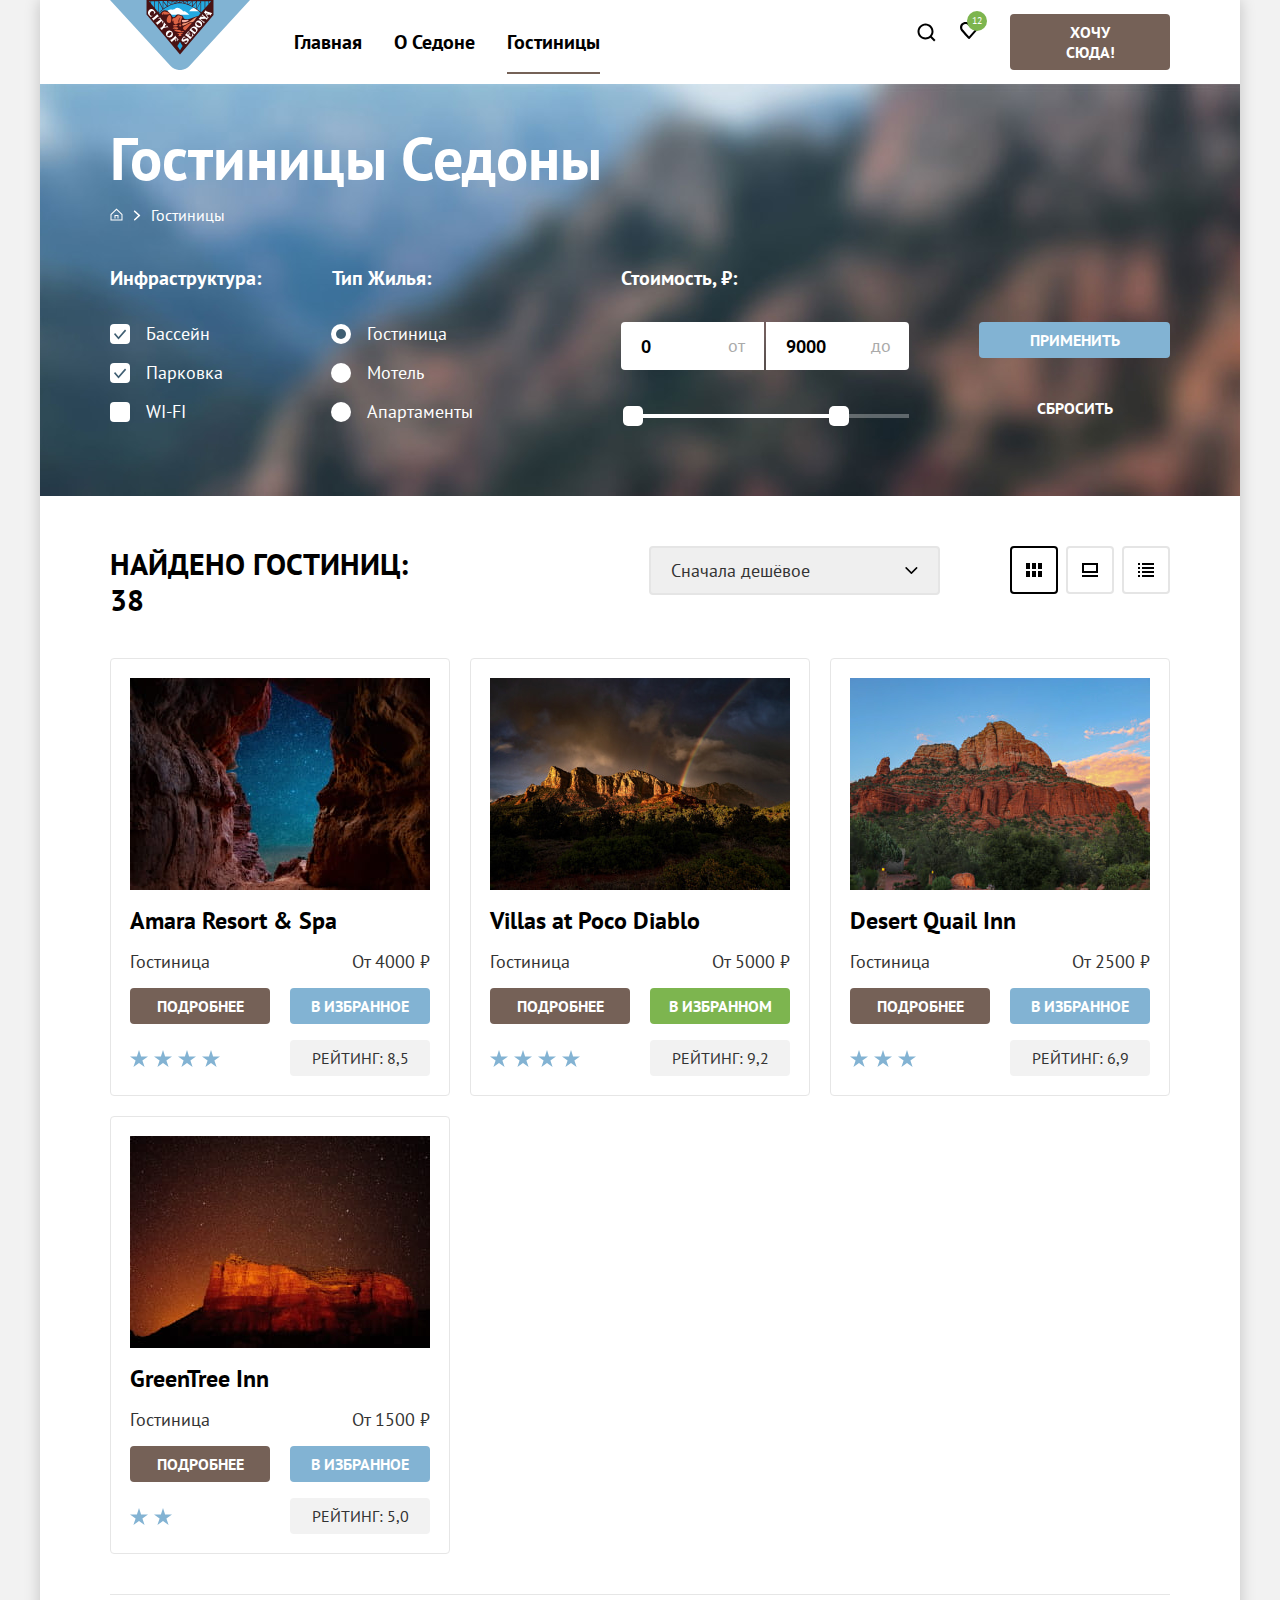
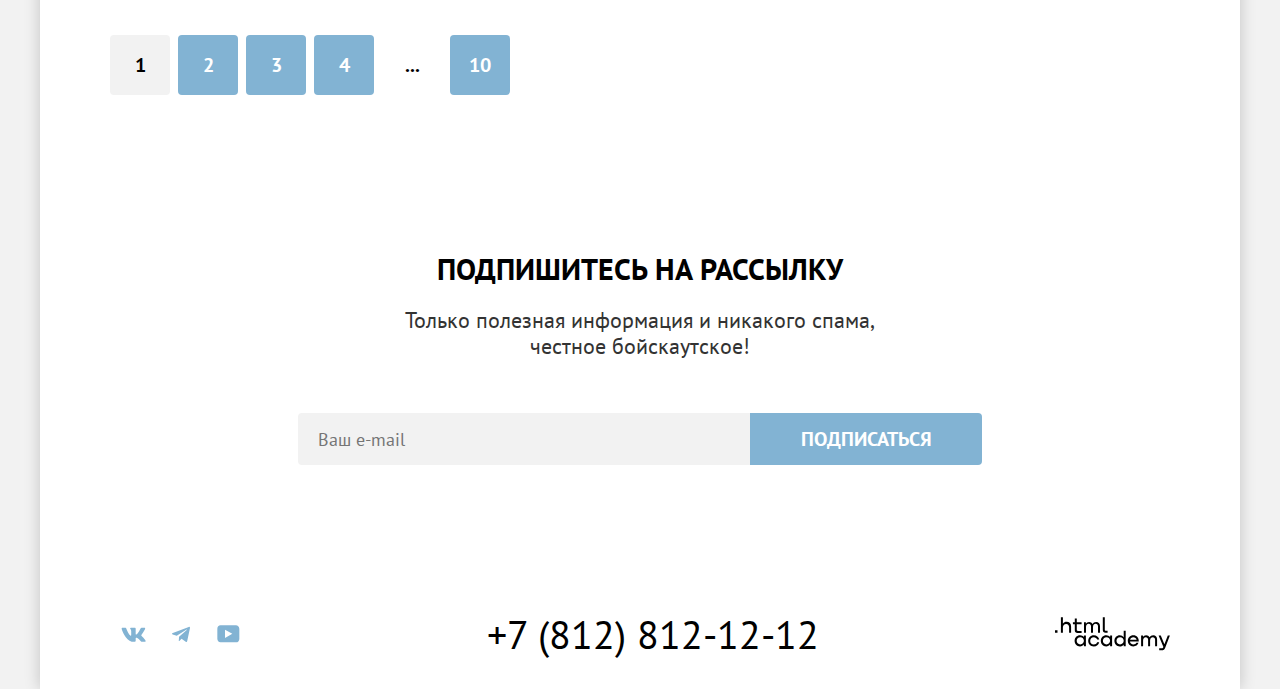
==== commit 495520e7: "Удаляет лишние пробелы, поправляет пагинацию на переполнение" ====
--- a/catalog.html
+++ b/catalog.html
@@ -50,7 +50,7 @@
             </li>
 
           </ul>
-          <a class="button-link button-brown" href="#">
+          <a class="button-link-come-here" href="#">
             Хочу сюда!
             <span class="visually-hidden">Хочу сюда!</span>
           </a>
@@ -62,7 +62,8 @@
           <ul class="breadcrumbs-list">
             <li class="breadcrumbs-item">
               <a class="breadcrumbs-link breadcrumbs-icon" href="index.html">
-                <img class="breadcrumbs-icon-home" aria-hidden=true src="images/catalog/breadcrumbs/breadcrumbs-button-home.svg" width="13" height="15"
+                <img class="breadcrumbs-icon-home" aria-hidden=true
+                  src="images/catalog/breadcrumbs/breadcrumbs-button-home.svg" width="13" height="15"
                   alt="Иконка/домой">
                 <span class="visually-hidden">Иконка/домой</span>
               </a>
@@ -152,7 +153,7 @@
               </fieldset>
               <div class="filter-search-button">
                 <button class="filter-search button-submit button-blue" type="submit">Применить</button>
-                <button class="filter-search button-reset" type="reset" >Сбросить</button>
+                <button class="filter-search button-reset" type="reset">Сбросить</button>
               </div>
             </form>
           </div>
@@ -195,7 +196,7 @@
               <a class="button-hotel-card-link button-brown" href="#">Подробнее</a>
               <button class="button-blue hotel-card-button" type="button">В избранное</button>
               <div class="hotel-card-rating-star">
-                <svg class="star" aria-hidden=true  width="18" height="17" viewbox="0 0 18 17" fill="currentColor"
+                <svg class="star" aria-hidden=true width="18" height="17" viewbox="0 0 18 17" fill="currentColor"
                   xmlns="http://www.w3.org/2000/svg">
                   <path d="M9 0L11.1 6.5H18L12.4 10.5L14.6 17L9 13L3.4 17L5.6 10.5L0 6.5H6.9L9 0Z" />
                 </svg>
@@ -234,11 +235,11 @@
                   xmlns="http://www.w3.org/2000/svg">
                   <path d="M9 0L11.1 6.5H18L12.4 10.5L14.6 17L9 13L3.4 17L5.6 10.5L0 6.5H6.9L9 0Z" />
                 </svg>
-                <svg  class="star" aria-hidden=true width="18" height="17" viewbox="0 0 18 17" fill="currentColor"
-                  xmlns="http://www.w3.org/2000/svg">
-                  <path d="M9 0L11.1 6.5H18L12.4 10.5L14.6 17L9 13L3.4 17L5.6 10.5L0 6.5H6.9L9 0Z" />
-                </svg>
-                <svg  class="star" aria-hidden=true width="18" height="17" viewbox="0 0 18 17" fill="currentColor"
+                <svg class="star" aria-hidden=true width="18" height="17" viewbox="0 0 18 17" fill="currentColor"
+                  xmlns="http://www.w3.org/2000/svg">
+                  <path d="M9 0L11.1 6.5H18L12.4 10.5L14.6 17L9 13L3.4 17L5.6 10.5L0 6.5H6.9L9 0Z" />
+                </svg>
+                <svg class="star" aria-hidden=true width="18" height="17" viewbox="0 0 18 17" fill="currentColor"
                   xmlns="http://www.w3.org/2000/svg">
                   <path d="M9 0L11.1 6.5H18L12.4 10.5L14.6 17L9 13L3.4 17L5.6 10.5L0 6.5H6.9L9 0Z" />
                 </svg>
@@ -329,7 +330,7 @@
                 <span class="visually-hidden">email</span>
                 <input type="email" id="subscribes-email" name="subscribes-email" placeholder="Ваш e-mail" />
               </label>
-              <button class="subscribes-button" type="submit" >Подписаться</button>
+              <button class="subscribes-button" type="submit">Подписаться</button>
             </form>
           </div>
         </section>
--- a/styles/styles.css
+++ b/styles/styles.css
@@ -1,4 +1,3 @@
-
 @font-face {
   font-family: "PT Sans";
   font-style: normal;
@@ -35,7 +34,7 @@
 *::before,
 *::after {
   -webkit-box-sizing: border-box;
-          box-sizing: border-box;
+  box-sizing: border-box;
 }
 
 html {
@@ -60,24 +59,24 @@
   display: flex;
   -webkit-box-orient: vertical;
   -webkit-box-direction: normal;
-      -ms-flex-direction: column;
-          flex-direction: column;
+  -ms-flex-direction: column;
+  flex-direction: column;
   min-height: 100%;
   margin: 0 auto;
   padding: 0;
   width: 1200px;
   background-color: #FFFFFF;
   -webkit-box-shadow: 0 0 15px 0 #00000033;
-          box-shadow: 0 0 15px 0 #00000033;
+  box-shadow: 0 0 15px 0 #00000033;
   -webkit-box-flex: 1;
-      -ms-flex-positive: 1;
-          flex-grow: 1;
+  -ms-flex-positive: 1;
+  flex-grow: 1;
 }
 
 .main-container {
   -webkit-box-flex: 1;
-      -ms-flex-positive: 1;
-          flex-grow: 1;
+  -ms-flex-positive: 1;
+  flex-grow: 1;
 }
 
 .page-header {
@@ -95,7 +94,7 @@
   padding: 0;
   white-space: nowrap;
   -webkit-clip-path: inset(100%);
-          clip-path: inset(100%);
+  clip-path: inset(100%);
   clip: rect(0 0 0 0);
   overflow: hidden;
 }
@@ -176,13 +175,13 @@
   display: -ms-flexbox;
   display: flex;
   -webkit-box-pack: start;
-      -ms-flex-pack: start;
-          justify-content: start;
+  -ms-flex-pack: start;
+  justify-content: start;
   -ms-flex-wrap: wrap;
-      flex-wrap: wrap;
-  -webkit-box-align: center;
-      -ms-flex-align: center;
-          align-items: center;
+  flex-wrap: wrap;
+  -webkit-box-align: center;
+  -ms-flex-align: center;
+  align-items: center;
   max-width: 550px;
   margin: 0;
   margin-left: 28px;
@@ -193,10 +192,10 @@
   display: -ms-flexbox;
   display: flex;
   -webkit-box-pack: end;
-      -ms-flex-pack: end;
-          justify-content: end;
+  -ms-flex-pack: end;
+  justify-content: end;
   -ms-flex-wrap: wrap;
-      flex-wrap: wrap;
+  flex-wrap: wrap;
   width: 160px;
   min-height: 64px;
   margin: 0;
@@ -210,8 +209,8 @@
   display: -ms-flexbox;
   display: flex;
   -webkit-box-align: center;
-      -ms-flex-align: center;
-          align-items: center;
+  -ms-flex-align: center;
+  align-items: center;
   color: #000000;
   min-width: 20px;
   min-height: 20px;
@@ -229,11 +228,11 @@
   display: -ms-flexbox;
   display: flex;
   -webkit-box-pack: center;
-      -ms-flex-pack: center;
-          justify-content: center;
-  -webkit-box-align: center;
-      -ms-flex-align: center;
-          align-items: center;
+  -ms-flex-pack: center;
+  justify-content: center;
+  -webkit-box-align: center;
+  -ms-flex-align: center;
+  align-items: center;
   position: absolute;
   content: "";
   font-size: 10px;
@@ -312,35 +311,52 @@
   text-decoration: none;
 }
 
-.button-link {
-  display: -webkit-box;
-  display: -ms-flexbox;
-  display: flex;
+.button-link-come-here {
+  display: -webkit-box;
+  display: -ms-flexbox;
+  display: inline-block;
   -webkit-box-pack: justify;
-      -ms-flex-pack: justify;
-          justify-content: space-between;
-  -webkit-box-align: center;
-      -ms-flex-align: center;
-          align-items: center;
+  -ms-flex-pack: justify;
+  justify-content: space-between;
+  -webkit-box-align: center;
+  -ms-flex-align: center;
+  align-items: center;
+  max-width: 160px;
   padding: 8px 34px 8px 34px;
+  margin: 0;
   margin-top: 14px;
-
-}
-
-.button-brown:hover {
+  margin-bottom: 14px;
+  font-family: "PT Sans", sans-serif;
+  font-size: 16px;
+  line-height: 20px;
+  font-weight: 700;
+  color: #FFFFFF;
+  background-color: #756157;
+  border-radius: 4px;
+  text-align: center;
+  text-transform: uppercase;
+  text-decoration: none;
+
+}
+
+.button-brown:hover,
+.button-link-come-here:hover {
   background-color: rgba(97, 80, 72, 1);
 }
 
-.button-brown:focus {
+.button-brown:focus,
+.button-link-come-here:focus {
   background-color: rgba(97, 80, 72, 1);
 }
 
-.button-brown:active {
+.button-brown:active,
+.button-link-come-here:active {
   background-color: rgba(117, 97, 87, 1);
   color: rgba(255, 255, 255, 0.3);
 }
 
-.button-brown:disabled {
+.button-brown:disabled,
+.button-link-come-here:disabled {
   background-color: rgba(229, 229, 229, 1);
 
 }
@@ -360,7 +376,7 @@
   display: -ms-flexbox;
   display: flex;
   -ms-flex-wrap: wrap;
-      flex-wrap: wrap;
+  flex-wrap: wrap;
   margin: 0;
   margin-top: 90px;
   padding: 0;
@@ -372,8 +388,8 @@
   display: -ms-flexbox;
   display: flex;
   -webkit-box-pack: justify;
-      -ms-flex-pack: justify;
-          justify-content: space-between;
+  -ms-flex-pack: justify;
+  justify-content: space-between;
   margin: 0 auto;
   padding-bottom: 25px;
   width: 620px;
@@ -402,8 +418,8 @@
   display: -ms-flexbox;
   display: flex;
   -webkit-box-pack: justify;
-      -ms-flex-pack: justify;
-          justify-content: space-between;
+  -ms-flex-pack: justify;
+  justify-content: space-between;
   margin: 0 auto;
   padding: 0;
 }
@@ -414,8 +430,8 @@
   display: flex;
   -webkit-box-orient: vertical;
   -webkit-box-direction: normal;
-      -ms-flex-direction: column;
-          flex-direction: column;
+  -ms-flex-direction: column;
+  flex-direction: column;
   margin: 0;
   width: 400px;
   padding: 102px 85px;
@@ -428,8 +444,8 @@
   display: -ms-flexbox;
   display: flex;
   -webkit-box-pack: center;
-      -ms-flex-pack: center;
-          justify-content: center;
+  -ms-flex-pack: center;
+  justify-content: center;
   margin: 0;
   padding: 0 27.5px 30px 24.5px;
   font-size: 24px;
@@ -452,8 +468,8 @@
   margin: 0;
   margin-top: 32px;
   -webkit-box-align: center;
-      -ms-flex-align: center;
-          align-items: center;
+  -ms-flex-align: center;
+  align-items: center;
   font-family: "PT Sans", sans-serif;
   font-size: 18px;
   line-height: 21px;
@@ -468,13 +484,13 @@
   display: flex;
   -webkit-box-orient: vertical;
   -webkit-box-direction: normal;
-      -ms-flex-direction: column;
-          flex-direction: column;
-  -webkit-box-align: center;
-      -ms-flex-align: center;
-          align-items: center;
+  -ms-flex-direction: column;
+  flex-direction: column;
+  -webkit-box-align: center;
+  -ms-flex-align: center;
+  align-items: center;
   -webkit-box-sizing: border-box;
-          box-sizing: border-box;
+  box-sizing: border-box;
   width: 400px;
   margin: 0;
   padding: 112.5px 85px;
@@ -525,11 +541,11 @@
   max-width: 505px;
   -webkit-box-orient: vertical;
   -webkit-box-direction: normal;
-      -ms-flex-direction: column;
-          flex-direction: column;
-  -webkit-box-align: center;
-      -ms-flex-align: center;
-          align-items: center;
+  -ms-flex-direction: column;
+  flex-direction: column;
+  -webkit-box-align: center;
+  -ms-flex-align: center;
+  align-items: center;
   margin: 0 auto;
   padding: 0;
 
@@ -540,10 +556,10 @@
   display: -ms-flexbox;
   display: flex;
   -ms-flex-wrap: wrap;
-      flex-wrap: wrap;
-  -webkit-box-align: center;
-      -ms-flex-align: center;
-          align-items: center;
+  flex-wrap: wrap;
+  -webkit-box-align: center;
+  -ms-flex-align: center;
+  align-items: center;
   list-style: none;
   margin: 0;
   padding: 0;
@@ -648,8 +664,8 @@
   display: -ms-flexbox;
   display: flex;
   -webkit-box-pack: center;
-      -ms-flex-pack: center;
-          justify-content: center;
+  -ms-flex-pack: center;
+  justify-content: center;
   margin: 0;
   margin-top: 95px;
   text-align: center;
@@ -726,8 +742,8 @@
   padding-top: 96px;
   padding-bottom: 105px;
   -webkit-box-pack: center;
-      -ms-flex-pack: center;
-          justify-content: center;
+  -ms-flex-pack: center;
+  justify-content: center;
   font-family: "PT Sans", sans-serif;
   font-size: 22px;
   line-height: 26px;
@@ -745,8 +761,8 @@
   display: flex;
   -webkit-box-orient: vertical;
   -webkit-box-direction: normal;
-      -ms-flex-direction: column;
-          flex-direction: column;
+  -ms-flex-direction: column;
+  flex-direction: column;
   width: 684px;
   margin: 0;
 }
@@ -771,7 +787,7 @@
   display: -ms-flexbox;
   display: flex;
   -ms-flex-wrap: wrap;
-      flex-wrap: wrap;
+  flex-wrap: wrap;
   margin: 0;
   margin-top: 54px;
 
@@ -808,6 +824,7 @@
   font-size: 20px;
   line-height: 36px;
   font-weight: 700;
+  width: 232px;
   color: #FFFFFF;
   background-color: rgba(130, 179, 211, 1);
   background-size: 232px 52px;
@@ -841,8 +858,8 @@
   display: -ms-flexbox;
   display: flex;
   -webkit-box-pack: center;
-      -ms-flex-pack: center;
-          justify-content: center;
+  -ms-flex-pack: center;
+  justify-content: center;
   margin: 0;
   margin-top: 45px;
   margin-bottom: 35px;
@@ -854,11 +871,11 @@
   display: -ms-flexbox;
   display: flex;
   -webkit-box-pack: justify;
-      -ms-flex-pack: justify;
-          justify-content: space-between;
-  -webkit-box-align: center;
-      -ms-flex-align: center;
-          align-items: center;
+  -ms-flex-pack: justify;
+  justify-content: space-between;
+  -webkit-box-align: center;
+  -ms-flex-align: center;
+  align-items: center;
   width: 100%;
   margin: 0;
   padding: 0;
@@ -870,10 +887,10 @@
   display: -ms-flexbox;
   display: flex;
   -webkit-box-pack: justify;
-      -ms-flex-pack: justify;
-          justify-content: space-between;
+  -ms-flex-pack: justify;
+  justify-content: space-between;
   -ms-flex-wrap: wrap;
-      flex-wrap: wrap;
+  flex-wrap: wrap;
   list-style-type: none;
   margin: 0;
   padding: 0;
@@ -884,11 +901,11 @@
   display: -ms-flexbox;
   display: flex;
   -webkit-box-pack: center;
-      -ms-flex-pack: center;
-          justify-content: center;
-  -webkit-box-align: center;
-      -ms-flex-align: center;
-          align-items: center;
+  -ms-flex-pack: center;
+  justify-content: center;
+  -webkit-box-align: center;
+  -ms-flex-align: center;
+  align-items: center;
   padding: 0;
   margin: 0;
   width: 47.33px;
@@ -915,11 +932,11 @@
   display: -ms-flexbox;
   display: flex;
   -webkit-box-pack: center;
-      -ms-flex-pack: center;
-          justify-content: center;
-  -webkit-box-align: center;
-      -ms-flex-align: center;
-          align-items: center;
+  -ms-flex-pack: center;
+  justify-content: center;
+  -webkit-box-align: center;
+  -ms-flex-align: center;
+  align-items: center;
 }
 
 .footer-phone-number {
@@ -927,11 +944,11 @@
   display: -ms-flexbox;
   display: flex;
   -webkit-box-pack: center;
-      -ms-flex-pack: center;
-          justify-content: center;
-  -webkit-box-align: center;
-      -ms-flex-align: center;
-          align-items: center;
+  -ms-flex-pack: center;
+  justify-content: center;
+  -webkit-box-align: center;
+  -ms-flex-align: center;
+  align-items: center;
   margin: 0;
   padding: 0;
   font-family: inherit;
@@ -941,7 +958,7 @@
   text-transform: uppercase;
   color: #000000;
   -webkit-text-decoration-line: none;
-          text-decoration-line: none;
+  text-decoration-line: none;
 }
 
 .footer-phone-number:hover {
@@ -1008,17 +1025,17 @@
   display: -ms-flexbox;
   display: flex;
   -ms-flex-wrap: wrap;
-      flex-wrap: wrap;
+  flex-wrap: wrap;
   margin: 0;
   padding: 0;
   width: 550px;
   list-style: none;
   -webkit-box-pack: start;
-      -ms-flex-pack: start;
-          justify-content: start;
-  -webkit-box-align: center;
-      -ms-flex-align: center;
-          align-items: center;
+  -ms-flex-pack: start;
+  justify-content: start;
+  -webkit-box-align: center;
+  -ms-flex-align: center;
+  align-items: center;
   margin-top: 8px;
 
 }
@@ -1031,7 +1048,7 @@
   line-height: 21px;
   color: #FFFFFF;
   -webkit-text-decoration-line: none;
-          text-decoration-line: none;
+  text-decoration-line: none;
 }
 
 .breadcrumbs-item {
@@ -1040,8 +1057,8 @@
   display: -ms-flexbox;
   display: flex;
   -webkit-box-align: center;
-      -ms-flex-align: center;
-          align-items: center;
+  -ms-flex-align: center;
+  align-items: center;
   margin-right: 10px;
 }
 
@@ -1073,10 +1090,10 @@
   display: -ms-flexbox;
   display: flex;
   -webkit-box-pack: justify;
-      -ms-flex-pack: justify;
-          justify-content: space-between;
+  -ms-flex-pack: justify;
+  justify-content: space-between;
   -ms-flex-wrap: wrap;
-      flex-wrap: wrap;
+  flex-wrap: wrap;
   width: 100%;
   color: #FFFFFF;
 
@@ -1087,7 +1104,7 @@
   display: -ms-flexbox;
   display: flex;
   -ms-flex-wrap: wrap;
-      flex-wrap: wrap;
+  flex-wrap: wrap;
   margin: 0;
   margin-top: 40px;
   padding: 0;
@@ -1098,8 +1115,8 @@
   display: -ms-flexbox;
   display: flex;
   -ms-flex-wrap: wrap;
-      flex-wrap: wrap;
-  width: 150px;
+  flex-wrap: wrap;
+  max-width: 150px;
   margin: 0;
   padding: 0;
   border: none;
@@ -1111,8 +1128,8 @@
   display: -ms-flexbox;
   display: flex;
   -ms-flex-wrap: wrap;
-      flex-wrap: wrap;
-  width: 150px;
+  flex-wrap: wrap;
+  max-width: 150px;
   margin: 0;
   padding: 0;
   border: none;
@@ -1123,6 +1140,7 @@
   border: none;
   margin: 0 auto;
   padding: 0;
+  min-width: 288px;
   margin-right: 70px;
 
 }
@@ -1133,8 +1151,8 @@
   display: flex;
   -webkit-box-orient: vertical;
   -webkit-box-direction: normal;
-      -ms-flex-direction: column;
-          flex-direction: column;
+  -ms-flex-direction: column;
+  flex-direction: column;
   width: 191px;
   margin-top: 56px;
   margin-left: 0;
@@ -1241,6 +1259,10 @@
   padding-top: 16px;
 }
 
+.filter-search-price {
+  max-width: 300px;
+}
+
 .filter-price {
   list-style: none;
   padding: 0;
@@ -1265,7 +1287,7 @@
   line-height: 24px;
   border: none;
   -webkit-box-sizing: border-box;
-          box-sizing: border-box;
+  box-sizing: border-box;
 }
 
 input[type=number]::-webkit-inner-spin-button,
@@ -1294,8 +1316,8 @@
   top: 50%;
   right: 20px;
   -webkit-transform: translateY(-50%);
-      -ms-transform: translateY(-50%);
-          transform: translateY(-50%);
+  -ms-transform: translateY(-50%);
+  transform: translateY(-50%);
   width: 18px;
   height: 24px;
   font-weight: 400;
@@ -1315,8 +1337,8 @@
   top: 50%;
   right: 20px;
   -webkit-transform: translateY(-50%);
-      -ms-transform: translateY(-50%);
-          transform: translateY(-50%);
+  -ms-transform: translateY(-50%);
+  transform: translateY(-50%);
   width: 18px;
   height: 24px;
   font-weight: 400;
@@ -1334,13 +1356,15 @@
   z-index: 1;
 }
 
-.price-from-field:focus:not(:-moz-placeholder-shown), .price-to-field:focus:not(:-moz-placeholder-shown) {
+.price-from-field:focus:not(:-moz-placeholder-shown),
+.price-to-field:focus:not(:-moz-placeholder-shown) {
   outline: 2px solid rgba(0, 0, 0, 1);
   position: relative;
   z-index: 1;
 }
 
-.price-from-field:focus:not(:-ms-input-placeholder), .price-to-field:focus:not(:-ms-input-placeholder) {
+.price-from-field:focus:not(:-ms-input-placeholder),
+.price-to-field:focus:not(:-ms-input-placeholder) {
   outline: 2px solid rgba(0, 0, 0, 1);
   position: relative;
   z-index: 1;
@@ -1401,7 +1425,7 @@
 
 .button-blue {
   -webkit-box-sizing: border-box;
-          box-sizing: border-box;
+  box-sizing: border-box;
   font-family: "PT Sans", sans-serif;
   font-size: 16px;
   line-height: 20px;
@@ -1420,13 +1444,13 @@
 .button-submit {
   display: block;
   -webkit-box-pack: center;
-      -ms-flex-pack: center;
-          justify-content: center;
-  -webkit-box-align: center;
-      -ms-flex-align: center;
-          align-items: center;
-  height: 36px;
-  width: 191px;
+  -ms-flex-pack: center;
+  justify-content: center;
+  -webkit-box-align: center;
+  -ms-flex-align: center;
+  align-items: center;
+  min-height: 36px;
+  min-width: 191px;
 
 }
 
@@ -1450,15 +1474,15 @@
 .button-reset {
   display: block;
   -webkit-box-pack: center;
-      -ms-flex-pack: center;
-          justify-content: center;
-  -webkit-box-align: center;
-      -ms-flex-align: center;
-          align-items: center;
+  -ms-flex-pack: center;
+  justify-content: center;
+  -webkit-box-align: center;
+  -ms-flex-align: center;
+  align-items: center;
   height: 36px;
   width: 191px;
   -webkit-box-sizing: border-box;
-          box-sizing: border-box;
+  box-sizing: border-box;
   font-family: "PT Sans", sans-serif;
   font-size: 16px;
   line-height: 20px;
@@ -1499,11 +1523,11 @@
   display: -ms-flexbox;
   display: flex;
   -webkit-box-pack: justify;
-      -ms-flex-pack: justify;
-          justify-content: space-between;
+  -ms-flex-pack: justify;
+  justify-content: space-between;
   margin: 0 auto;
   -webkit-box-sizing: border-box;
-          box-sizing: border-box;
+  box-sizing: border-box;
   margin-top: 50px;
   padding: 0 70px;
 }
@@ -1513,14 +1537,14 @@
   display: -ms-flexbox;
   display: flex;
   -webkit-box-pack: justify;
-      -ms-flex-pack: justify;
-          justify-content: space-between;
+  -ms-flex-pack: justify;
+  justify-content: space-between;
   width: 160px;
   margin: 0;
   padding: 0;
   list-style: none;
   -webkit-box-sizing: border-box;
-          box-sizing: border-box;
+  box-sizing: border-box;
 }
 
 .catalog-title {
@@ -1531,8 +1555,8 @@
   display: -ms-flexbox;
   display: flex;
   -webkit-box-align: center;
-      -ms-flex-align: center;
-          align-items: center;
+  -ms-flex-align: center;
+  align-items: center;
   color: #000000;
   background-color: #FFFFFF;
   margin: 0;
@@ -1550,8 +1574,8 @@
   line-height: 21px;
   font-family: inherit;
   -webkit-appearance: none;
-     -moz-appearance: none;
-          appearance: none;
+  -moz-appearance: none;
+  appearance: none;
   color: #333333;
   border: 2px solid #e5e5e5;
   border-radius: 4px;
@@ -1659,7 +1683,7 @@
   margin: 0;
   color: #000000;
   -webkit-text-decoration-line: none;
-          text-decoration-line: none;
+  text-decoration-line: none;
   padding: 0;
 }
 
@@ -1677,17 +1701,18 @@
   display: -ms-grid;
   display: grid;
   -webkit-box-align: center;
-      -ms-flex-align: center;
-          align-items: center;
+  -ms-flex-align: center;
+  align-items: center;
   text-align: center;
   -webkit-box-sizing: border-box;
-          box-sizing: border-box;
+  box-sizing: border-box;
   width: 140px;
   height: 36px;
   border: none;
   text-transform: uppercase;
   text-decoration: none;
 }
+
 
 .hotel-card-button {
   padding: 8px 20px;
@@ -1752,12 +1777,12 @@
 
 .hotel-card-type {
   -ms-grid-column-align: start;
-      justify-self: start;
+  justify-self: start;
 }
 
 .hotel-card-price {
   -ms-grid-column-align: end;
-      justify-self: end;
+  justify-self: end;
 }
 
 .hotel-card-rating-star {
@@ -1766,7 +1791,7 @@
   -ms-grid-columns: 24px 24px 24px 24px;
   grid-template-columns: 24px 24px 24px 24px;
   -ms-grid-row-align: center;
-      align-self: center;
+  align-self: center;
   justify-self: flex-start;
   padding: 0;
   margin: 0;
@@ -1785,8 +1810,8 @@
   display: -ms-grid;
   display: grid;
   -webkit-box-align: center;
-      -ms-flex-align: center;
-          align-items: center;
+  -ms-flex-align: center;
+  align-items: center;
   text-align: center;
   width: 140px;
   height: 36px;
@@ -1807,10 +1832,10 @@
   display: -ms-flexbox;
   display: flex;
   -ms-flex-wrap: wrap;
-      flex-wrap: wrap;
+  flex-wrap: wrap;
   -webkit-box-pack: start;
-      -ms-flex-pack: start;
-          justify-content: start;
+  -ms-flex-pack: start;
+  justify-content: start;
   list-style: none;
   margin: 0;
   padding: 0;
@@ -1819,23 +1844,23 @@
   margin-bottom: 60px;
   padding-top: 40px;
   border-top: 1px solid rgba(230, 230, 230, 1);
-  width: 1060px;
+  max-width: 1060px;
 }
 
 .pagination-item:not(:first-child) {
   margin-left: 8px;
- }
+}
 
 .pagination-link-hidden-pages {
   display: -webkit-box;
   display: -ms-flexbox;
   display: flex;
   -webkit-box-pack: center;
-      -ms-flex-pack: center;
-          justify-content: center;
-  -webkit-box-align: center;
-      -ms-flex-align: center;
-          align-items: center;
+  -ms-flex-pack: center;
+  justify-content: center;
+  -webkit-box-align: center;
+  -ms-flex-align: center;
+  align-items: center;
   font-size: 20px;
   line-height: 36px;
   font-weight: 700;
@@ -1845,9 +1870,11 @@
   background-repeat: no-repeat;
   text-decoration: none;
   text-transform: none;
-  width: 60px;
-  height: 60px;
-  padding: 0;
+  min-width: 60px;
+  min-height: 60px;
+  padding: 0;
+  padding-left: 10px;
+  padding-right: 10px;
   margin: 0;
 }
 
@@ -1856,11 +1883,11 @@
   display: -ms-flexbox;
   display: flex;
   -webkit-box-pack: center;
-      -ms-flex-pack: center;
-          justify-content: center;
-  -webkit-box-align: center;
-      -ms-flex-align: center;
-          align-items: center;
+  -ms-flex-pack: center;
+  justify-content: center;
+  -webkit-box-align: center;
+  -ms-flex-align: center;
+  align-items: center;
   font-size: 20px;
   line-height: 36px;
   font-weight: 700;
@@ -1869,9 +1896,11 @@
   text-decoration: none;
   text-transform: none;
   border-radius: 4px;
-  width: 60px;
-  height: 60px;
-  padding: 0;
+  min-width: 60px;
+  min-height: 60px;
+  padding: 0;
+  padding-left: 10px;
+  padding-right: 10px;
   margin: 0;
 }
 
@@ -1895,11 +1924,11 @@
   display: -ms-flexbox;
   display: flex;
   -webkit-box-pack: center;
-      -ms-flex-pack: center;
-          justify-content: center;
-  -webkit-box-align: center;
-      -ms-flex-align: center;
-          align-items: center;
+  -ms-flex-pack: center;
+  justify-content: center;
+  -webkit-box-align: center;
+  -ms-flex-align: center;
+  align-items: center;
   font-size: 20px;
   line-height: 36px;
   font-weight: 700;
@@ -1907,9 +1936,11 @@
   background-color: rgba(242, 242, 242, 1);
   text-decoration: none;
   text-transform: none;
-  width: 60px;
-  height: 60px;
-  padding: 0;
+  min-width: 60px;
+  min-height: 60px;
+  padding: 0;
+  padding-left: 10px;
+  padding-right: 10px;
   margin: 0;
 }
 
@@ -1934,8 +1965,8 @@
   display: -ms-flexbox;
   display: flex;
   -webkit-box-pack: center;
-      -ms-flex-pack: center;
-          justify-content: center;
+  -ms-flex-pack: center;
+  justify-content: center;
   font-family: "PT Sans", sans-serif;
   font-size: 22px;
   line-height: 26px;
@@ -2035,11 +2066,11 @@
   line-height: 24px;
   font-weight: 700;
   -webkit-box-align: center;
-      -ms-flex-align: center;
-          align-items: center;
+  -ms-flex-align: center;
+  align-items: center;
   -webkit-box-pack: center;
-      -ms-flex-pack: center;
-          justify-content: center;
+  -ms-flex-pack: center;
+  justify-content: center;
 }
 
 .modal-title {
@@ -2059,11 +2090,11 @@
   display: flex;
   -webkit-box-orient: vertical;
   -webkit-box-direction: normal;
-      -ms-flex-direction: column;
-          flex-direction: column;
+  -ms-flex-direction: column;
+  flex-direction: column;
   -webkit-box-pack: justify;
-      -ms-flex-pack: justify;
-          justify-content: space-between;
+  -ms-flex-pack: justify;
+  justify-content: space-between;
   margin: 0;
   margin-top: 64px;
   padding: 0;
@@ -2099,7 +2130,7 @@
   border-radius: 4px;
   padding: 12px 80px 12px 20px;
   -webkit-box-sizing: border-box;
-          box-sizing: border-box;
+  box-sizing: border-box;
 }
 
 .date-end {
@@ -2119,7 +2150,7 @@
   border-radius: 4px;
   padding: 12px 80px 12px 20px;
   -webkit-box-sizing: border-box;
-          box-sizing: border-box;
+  box-sizing: border-box;
 }
 
 .field-date:hover {
@@ -2163,9 +2194,9 @@
   -ms-grid-row-span: 1;
   grid-row: 1/2;
   -ms-grid-row-align: center;
-      align-self: center;
+  align-self: center;
   -ms-grid-column-align: center;
-      justify-self: center;
+  justify-self: center;
   border: none;
   border-radius: 0 4px 4px 0;
   background-color: rgba(242, 242, 242, 0);
@@ -2232,8 +2263,8 @@
   display: -ms-flexbox;
   display: flex;
   -webkit-box-align: center;
-      -ms-flex-align: center;
-          align-items: center;
+  -ms-flex-align: center;
+  align-items: center;
   margin: 0;
 }
 
@@ -2253,8 +2284,8 @@
   display: -ms-flexbox;
   display: flex;
   -webkit-box-align: center;
-      -ms-flex-align: center;
-          align-items: center;
+  -ms-flex-align: center;
+  align-items: center;
   border-radius: 4px;
   border: none;
   background-color: rgba(242, 242, 242, 1);
@@ -2266,8 +2297,8 @@
   display: -ms-flexbox;
   display: flex;
   -webkit-box-align: center;
-      -ms-flex-align: center;
-          align-items: center;
+  -ms-flex-align: center;
+  align-items: center;
   border-radius: 4px;
   border: none;
   background-color: rgba(242, 242, 242, 1);
@@ -2280,8 +2311,8 @@
   display: flex;
   -webkit-box-orient: horizontal;
   -webkit-box-direction: normal;
-      -ms-flex-direction: row;
-          flex-direction: row;
+  -ms-flex-direction: row;
+  flex-direction: row;
   position: relative;
   font-family: "PT Sans", sans-serif;
   font-size: 20px;
@@ -2354,11 +2385,11 @@
   display: -ms-flexbox;
   display: flex;
   -webkit-box-pack: center;
-      -ms-flex-pack: center;
-          justify-content: center;
-  -webkit-box-align: center;
-      -ms-flex-align: center;
-          align-items: center;
+  -ms-flex-pack: center;
+  justify-content: center;
+  -webkit-box-align: center;
+  -ms-flex-align: center;
+  align-items: center;
   width: 2px;
   height: 12px;
   left: 12px;
@@ -2387,8 +2418,8 @@
   top: 100%;
   right: 50%;
   -webkit-transform: translateX(50%);
-      -ms-transform: translateX(50%);
-          transform: translateX(50%);
+  -ms-transform: translateX(50%);
+  transform: translateX(50%);
   /* display: none; */
 }
 
@@ -2398,13 +2429,13 @@
   top: -14px;
   left: 50%;
   -webkit-transform: translateX(-50%);
-      -ms-transform: translateX(-50%);
-          transform: translateX(-50%);
+  -ms-transform: translateX(-50%);
+  transform: translateX(-50%);
   background-color: #242424;
   width: 19px;
   height: 16px;
   -webkit-clip-path: polygon(50% 25%, 0% 100%, 100% 100%);
-          clip-path: polygon(50% 25%, 0% 100%, 100% 100%);
+  clip-path: polygon(50% 25%, 0% 100%, 100% 100%);
 
 }
 
@@ -2441,14 +2472,14 @@
 
 .button-plus::after {
   -webkit-transform: translate(-50%, -50%);
-      -ms-transform: translate(-50%, -50%);
-          transform: translate(-50%, -50%);
+  -ms-transform: translate(-50%, -50%);
+  transform: translate(-50%, -50%);
 }
 
 .button-plus::before {
   -webkit-transform: translate(-50%, -50%) rotate(90deg);
-      -ms-transform: translate(-50%, -50%) rotate(90deg);
-          transform: translate(-50%, -50%) rotate(90deg);
+  -ms-transform: translate(-50%, -50%) rotate(90deg);
+  transform: translate(-50%, -50%) rotate(90deg);
 }
 
 .button-plus:hover::before,
@@ -2473,8 +2504,8 @@
 
 .button-minus::after {
   -webkit-transform: translate(-50%, -50%);
-      -ms-transform: translate(-50%, -50%);
-          transform: translate(-50%, -50%);
+  -ms-transform: translate(-50%, -50%);
+  transform: translate(-50%, -50%);
 }
 
 
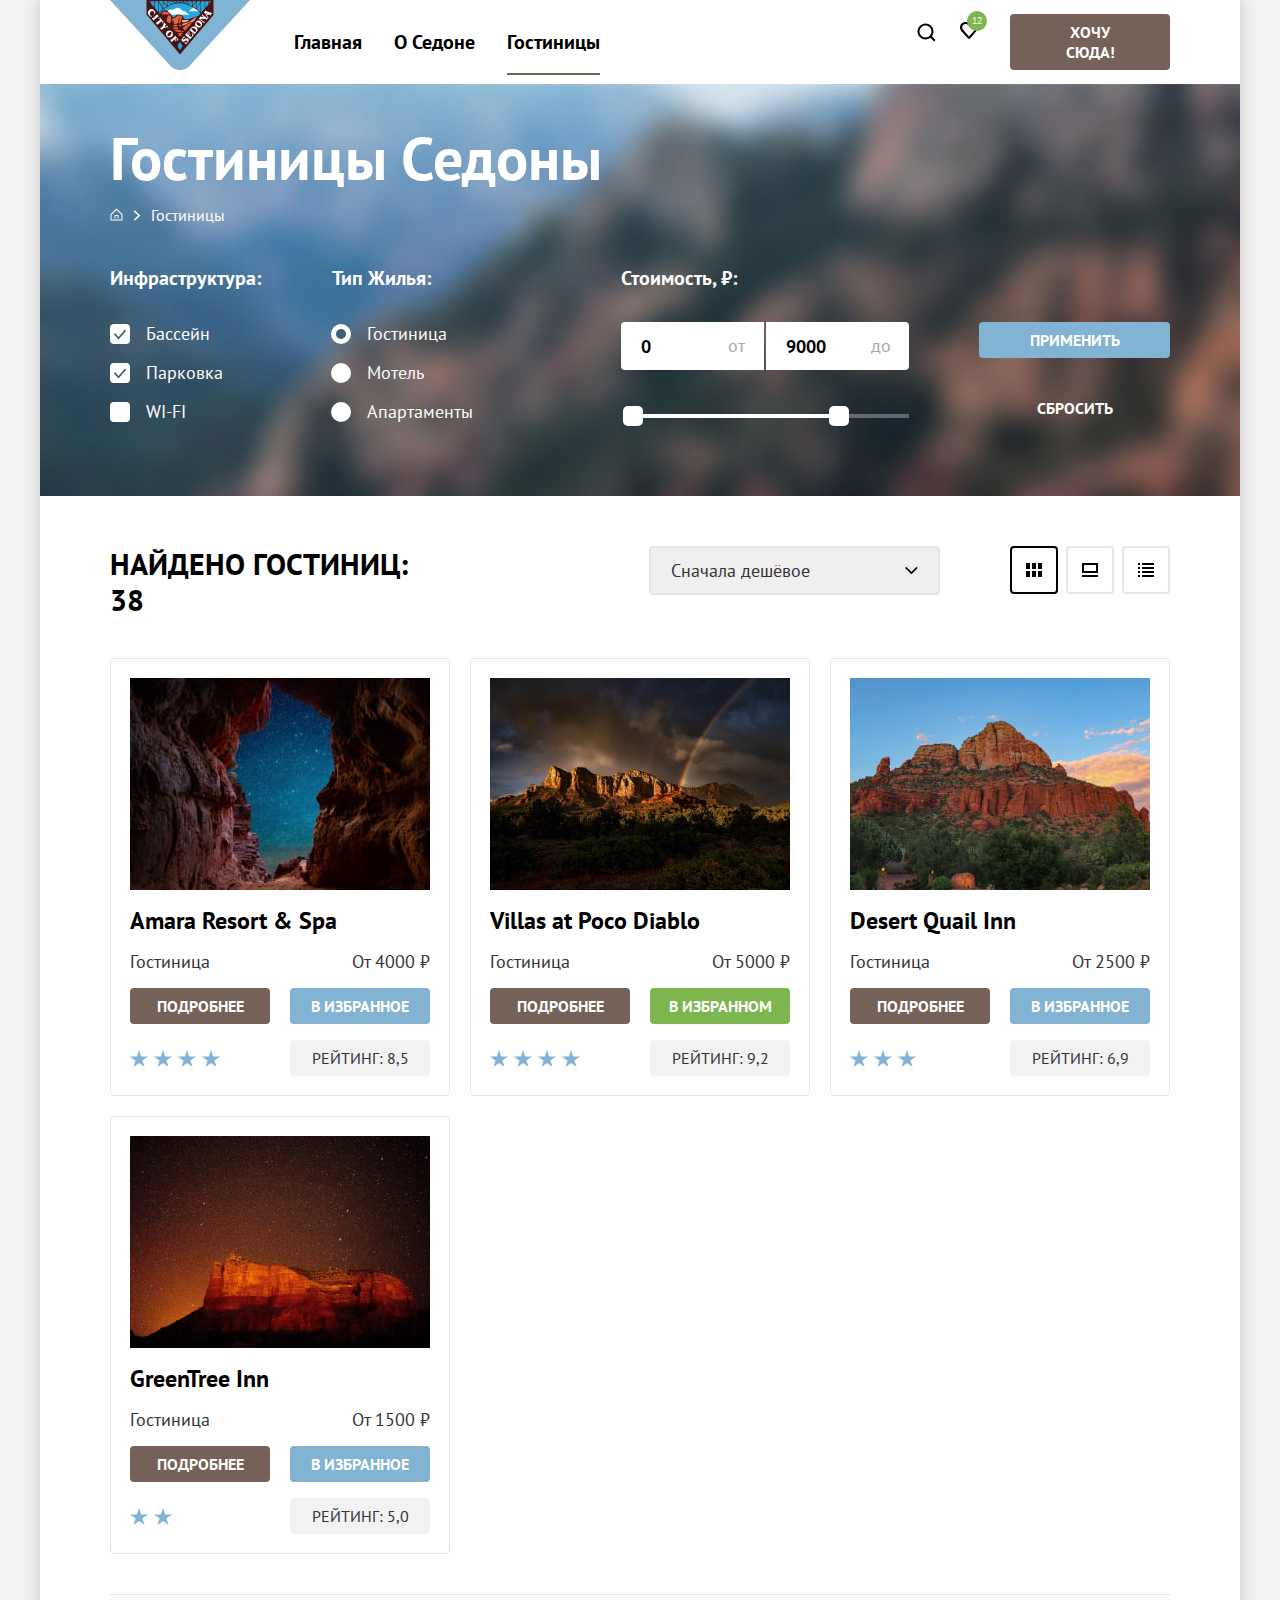
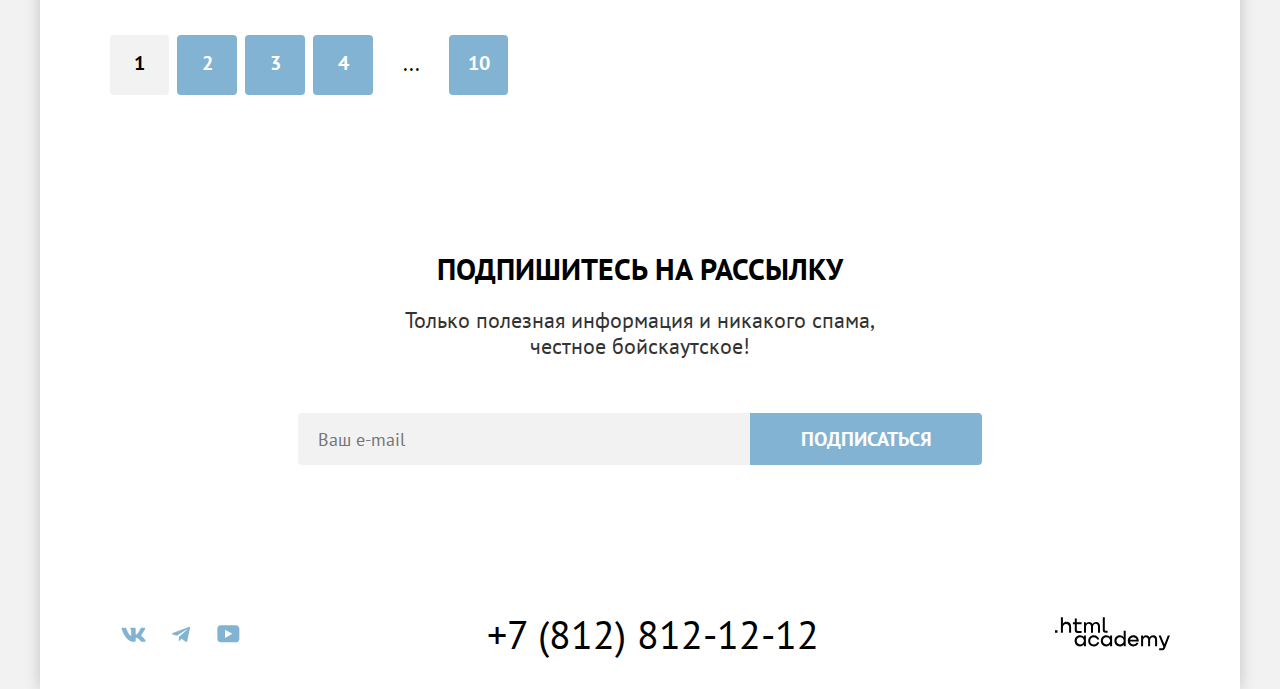
==== commit 9e652a4b: "Исправляет каталок и индекс на переполнение" ====
--- a/catalog.html
+++ b/catalog.html
@@ -312,8 +312,7 @@
               <a class="pagination-link" href="#">4</a>
             </li>
             <li class="pagination-item">
-              <a class="pagination-link-hidden-pages" href="#">...
-                <span class="visually-hidden">Скрытые страницы</span>
+              <a class="pagination-link-hidden-pages" href="#">...<span class="visually-hidden">Скрытые страницы</span>
               </a>
             </li>
             <li class="pagination-item">
--- a/styles/styles.css
+++ b/styles/styles.css
@@ -141,7 +141,7 @@
 .navigation-link-current::after {
   position: absolute;
   right: 16px;
-  bottom: 0;
+  bottom: -1px;
   left: 16px;
   height: 2px;
   background-color: rgba(117, 98, 87, 1);
@@ -298,8 +298,10 @@
 
 .button-brown {
   display: block;
-  width: 160px;
-  height: 36px;
+  max-width: 160px;
+  min-height: 36px;
+  align-items: center;
+  text-align: center;
   font-family: "PT Sans", sans-serif;
   font-size: 16px;
   line-height: 20px;
@@ -307,21 +309,17 @@
   color: #FFFFFF;
   background-color: #756157;
   border-radius: 4px;
+  border: none;
   text-transform: uppercase;
   text-decoration: none;
+
 }
 
 .button-link-come-here {
-  display: -webkit-box;
-  display: -ms-flexbox;
-  display: inline-block;
-  -webkit-box-pack: justify;
-  -ms-flex-pack: justify;
-  justify-content: space-between;
-  -webkit-box-align: center;
-  -ms-flex-align: center;
+  display: block;
   align-items: center;
   max-width: 160px;
+  min-height: 36px;
   padding: 8px 34px 8px 34px;
   margin: 0;
   margin-top: 14px;
@@ -333,6 +331,7 @@
   color: #FFFFFF;
   background-color: #756157;
   border-radius: 4px;
+  border: none;
   text-align: center;
   text-transform: uppercase;
   text-decoration: none;
@@ -422,6 +421,14 @@
   justify-content: space-between;
   margin: 0 auto;
   padding: 0;
+
+}
+
+.advantages-photo-1,
+.advantages-photo-2 {
+  width: auto;
+  height: auto;
+  background-size: cover;
 }
 
 .advantages-container-blue {
@@ -751,8 +758,10 @@
   color: #FFFFFF;
   text-align: center;
   background-image: url("../images/index/subscribe-background.jpg");
-  background-size: 100% auto;
   background-repeat: no-repeat;
+  width: auto;
+  height: auto;
+  background-size: cover;
 }
 
 .subscribes-container {
@@ -1439,6 +1448,7 @@
   text-transform: uppercase;
   text-decoration: none;
   cursor: pointer;
+
 }
 
 .button-submit {
@@ -1698,54 +1708,26 @@
 }
 
 .button-hotel-card-link {
-  display: -ms-grid;
-  display: grid;
-  -webkit-box-align: center;
-  -ms-flex-align: center;
+  box-sizing: border-box;
+  max-width: 140px;
+  min-height: 36px;
+  padding: 8px 26px;
+}
+
+
+.hotel-card-button {
+  padding: 8px 20px;
   align-items: center;
   text-align: center;
-  -webkit-box-sizing: border-box;
-  box-sizing: border-box;
-  width: 140px;
-  height: 36px;
-  border: none;
-  text-transform: uppercase;
-  text-decoration: none;
-}
-
-
-.hotel-card-button {
-  padding: 8px 20px;
-  font-family: inherit;
-  text-align: center;
-  width: 140px;
-  height: 36px;
-  font-size: 16px;
-  line-height: 20px;
-  font-weight: 700;
-  color: #FFFFFF;
-  background-color: #82B3D3;
-  border-radius: 4px;
-  border: none;
-  text-transform: uppercase;
-  text-decoration: none;
+  max-width: 140px;
+  min-height: 36px;
 }
 
 .button-green-select {
   padding: 8px 18px;
-  font-family: inherit;
-  text-align: center;
-  width: 140px;
-  height: 36px;
-  font-size: 16px;
-  line-height: 20px;
-  font-weight: 700;
   color: #FFFFFF;
   background-color: rgba(125, 181, 79, 1);
-  border-radius: 4px;
-  border: none;
-  text-transform: uppercase;
-  text-decoration: none;
+
 }
 
 .button-green-select:hover {
@@ -1809,12 +1791,13 @@
 .hotel-card-rating {
   display: -ms-grid;
   display: grid;
+  flex-wrap: wrap;
   -webkit-box-align: center;
   -ms-flex-align: center;
   align-items: center;
   text-align: center;
-  width: 140px;
-  height: 36px;
+  max-width: 140px;
+  min-height: 36px;
   font-family: "PT Sans", sans-serif;
   font-size: 16px;
   line-height: 20px;
@@ -1852,42 +1835,25 @@
 }
 
 .pagination-link-hidden-pages {
-  display: -webkit-box;
-  display: -ms-flexbox;
-  display: flex;
-  -webkit-box-pack: center;
-  -ms-flex-pack: center;
-  justify-content: center;
-  -webkit-box-align: center;
-  -ms-flex-align: center;
-  align-items: center;
-  font-size: 20px;
-  line-height: 36px;
-  font-weight: 700;
+
+  display: block;
+
+  font-size: 22px;
+  line-height: 26px;
+  font-weight: 400;
   color: #000000;
   background-color: #FFFFFF;
-  background-size: 60px 60px;
-  background-repeat: no-repeat;
   text-decoration: none;
   text-transform: none;
-  min-width: 60px;
+  border: none;
+  max-width: 60px;
   min-height: 60px;
-  padding: 0;
-  padding-left: 10px;
-  padding-right: 10px;
+  padding: 15px 22px;
   margin: 0;
 }
 
 .pagination-link {
-  display: -webkit-box;
-  display: -ms-flexbox;
-  display: flex;
-  -webkit-box-pack: center;
-  -ms-flex-pack: center;
-  justify-content: center;
-  -webkit-box-align: center;
-  -ms-flex-align: center;
-  align-items: center;
+  display: block;
   font-size: 20px;
   line-height: 36px;
   font-weight: 700;
@@ -1895,23 +1861,22 @@
   background-color: rgba(130, 179, 211, 1);
   text-decoration: none;
   text-transform: none;
+  border: none;
   border-radius: 4px;
-  min-width: 60px;
+  max-width: 60px;
   min-height: 60px;
-  padding: 0;
-  padding-left: 10px;
-  padding-right: 10px;
+  padding: 10px 25px;
   margin: 0;
 }
 
 .pagination-link:hover {
   background-color: rgba(104, 162, 202, 1);
-  border: 1px solid rgba(130, 179, 211, 1);
+  outline: 1px solid  rgba(130, 179, 211, 1);
 }
 
 .pagination-link:focus {
   background-color: rgba(104, 162, 202, 1);
-  border: 1px solid rgba(130, 179, 211, 1);
+  outline: 1px solid rgba(130, 179, 211, 1);
 }
 
 .pagination-link:active {
@@ -1920,15 +1885,7 @@
 }
 
 .pagination-current {
-  display: -webkit-box;
-  display: -ms-flexbox;
-  display: flex;
-  -webkit-box-pack: center;
-  -ms-flex-pack: center;
-  justify-content: center;
-  -webkit-box-align: center;
-  -ms-flex-align: center;
-  align-items: center;
+  display: block;
   font-size: 20px;
   line-height: 36px;
   font-weight: 700;
@@ -1936,12 +1893,16 @@
   background-color: rgba(242, 242, 242, 1);
   text-decoration: none;
   text-transform: none;
-  min-width: 60px;
+  border: none;
+  max-width: 60px;
   min-height: 60px;
-  padding: 0;
-  padding-left: 10px;
-  padding-right: 10px;
-  margin: 0;
+  padding: 10px 24px;
+  margin: 0;
+}
+
+.last-page {
+  padding-left: 18.5px;
+  padding-right: 18.5px;
 }
 
 .pagination-current:hover {
@@ -2009,7 +1970,7 @@
 }
 
 .modal-container-close {
-  /* display: none; */
+  display: none;
 }
 
 .modal {
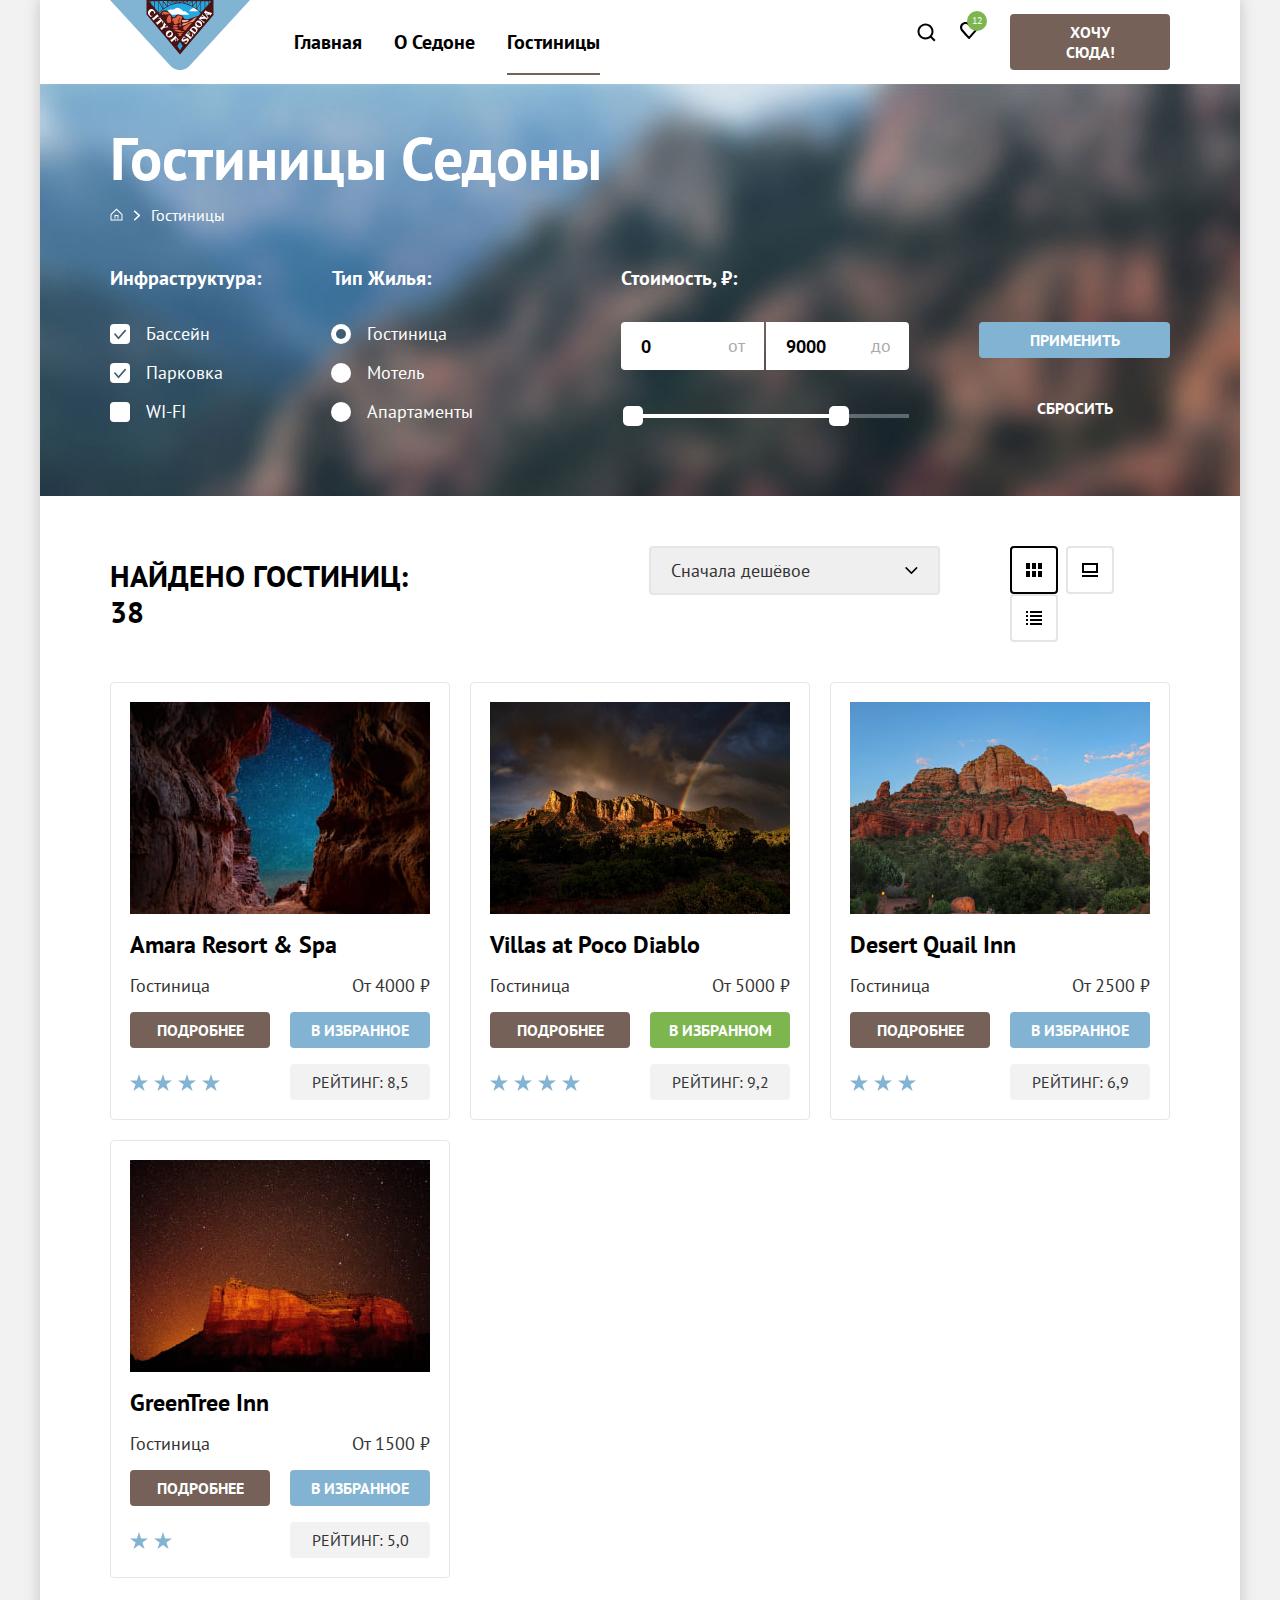
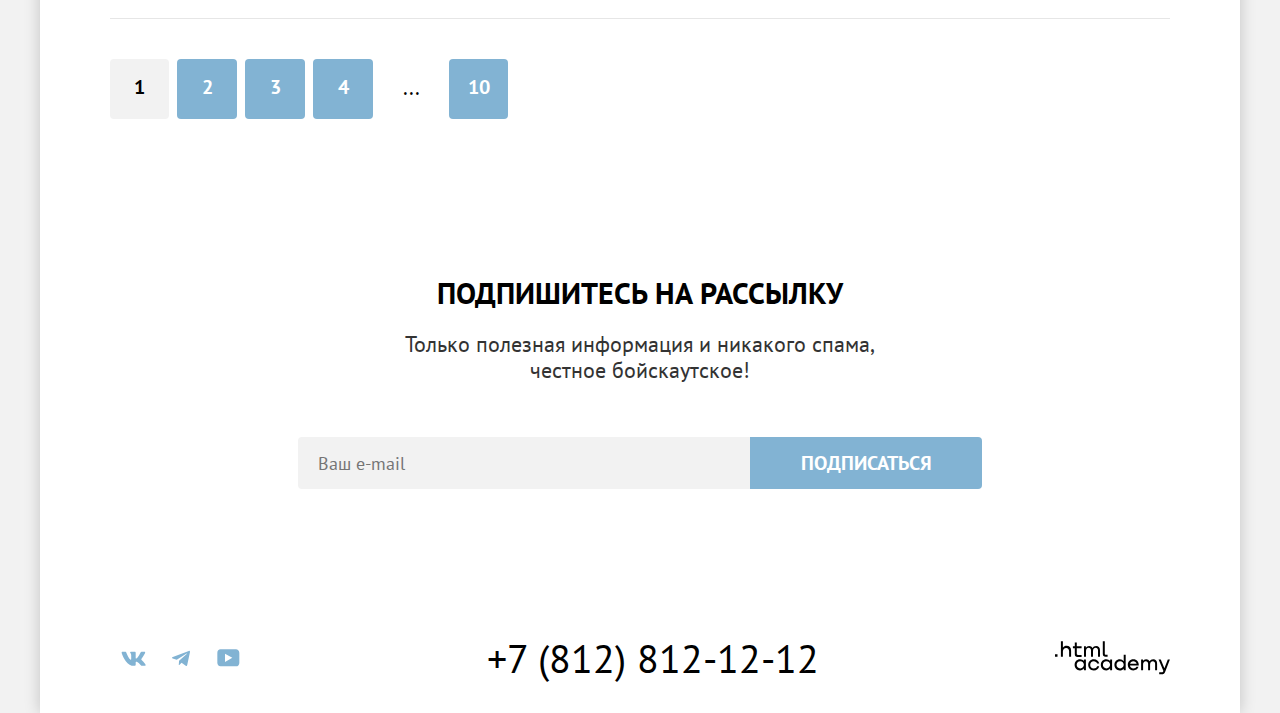
==== commit 3338a669: "Merge pull request #12 from SouLeha/master" ====
--- a/catalog.html
+++ b/catalog.html
@@ -4,6 +4,7 @@
   <head>
     <meta charset="utf-8">
     <title>Catalog</title>
+    <link rel="icon" type="image/png" sizes="32x32" href="images/favicon-32x32.png">
     <link rel="stylesheet" href="styles/styles.css">
   </head>
 
@@ -141,7 +142,7 @@
                   </label>
                 </div>
                 <div class="range-scale">
-                  <div class="range-bar" style="left: -10px; width: 226px">
+                  <div class="range-bar">
                     <button class="range-toggle toggle-min" type="button">
                       <span class="visually-hidden">Изменить минимальную цену.</span>
                     </button>
--- a/styles/styles.css
+++ b/styles/styles.css
@@ -33,7 +33,6 @@
 *,
 *::before,
 *::after {
-  -webkit-box-sizing: border-box;
   box-sizing: border-box;
 }
 
@@ -53,29 +52,24 @@
   background-color: rgba(242, 242, 242, 1);
 }
 
+img {
+  max-width: 100%;
+  object-fit: contain;
+}
+
 .container {
-  display: -webkit-box;
-  display: -ms-flexbox;
-  display: flex;
-  -webkit-box-orient: vertical;
-  -webkit-box-direction: normal;
-  -ms-flex-direction: column;
+  display: flex;
   flex-direction: column;
   min-height: 100%;
   margin: 0 auto;
   padding: 0;
   width: 1200px;
   background-color: #FFFFFF;
-  -webkit-box-shadow: 0 0 15px 0 #00000033;
   box-shadow: 0 0 15px 0 #00000033;
-  -webkit-box-flex: 1;
-  -ms-flex-positive: 1;
   flex-grow: 1;
 }
 
 .main-container {
-  -webkit-box-flex: 1;
-  -ms-flex-positive: 1;
   flex-grow: 1;
 }
 
@@ -101,8 +95,6 @@
 
 .navigation {
   position: relative;
-  display: -webkit-box;
-  display: -ms-flexbox;
   display: flex;
   margin: 0 auto;
   padding: 0 70px;
@@ -149,8 +141,6 @@
 }
 
 .navigation-link-logo-sedona {
-  display: -webkit-box;
-  display: -ms-flexbox;
   display: flex;
   margin-bottom: -6px;
   z-index: 1;
@@ -171,16 +161,9 @@
 }
 
 .navigation-menu {
-  display: -webkit-box;
-  display: -ms-flexbox;
-  display: flex;
-  -webkit-box-pack: start;
-  -ms-flex-pack: start;
+  display: flex;
   justify-content: start;
-  -ms-flex-wrap: wrap;
   flex-wrap: wrap;
-  -webkit-box-align: center;
-  -ms-flex-align: center;
   align-items: center;
   max-width: 550px;
   margin: 0;
@@ -188,13 +171,8 @@
 }
 
 .navigation-user {
-  display: -webkit-box;
-  display: -ms-flexbox;
-  display: flex;
-  -webkit-box-pack: end;
-  -ms-flex-pack: end;
+  display: flex;
   justify-content: end;
-  -ms-flex-wrap: wrap;
   flex-wrap: wrap;
   width: 160px;
   min-height: 64px;
@@ -205,11 +183,7 @@
 }
 
 .navigation-link-icon {
-  display: -webkit-box;
-  display: -ms-flexbox;
-  display: flex;
-  -webkit-box-align: center;
-  -ms-flex-align: center;
+  display: flex;
   align-items: center;
   color: #000000;
   min-width: 20px;
@@ -224,14 +198,8 @@
 }
 
 .text-favorites-icon {
-  display: -webkit-box;
-  display: -ms-flexbox;
-  display: flex;
-  -webkit-box-pack: center;
-  -ms-flex-pack: center;
+  display: flex;
   justify-content: center;
-  -webkit-box-align: center;
-  -ms-flex-align: center;
   align-items: center;
   position: absolute;
   content: "";
@@ -316,7 +284,8 @@
 }
 
 .button-link-come-here {
-  display: block;
+  display: flex;
+  flex-wrap: wrap;
   align-items: center;
   max-width: 160px;
   min-height: 36px;
@@ -371,10 +340,7 @@
 }
 
 .advantages-list {
-  display: -webkit-box;
-  display: -ms-flexbox;
-  display: flex;
-  -ms-flex-wrap: wrap;
+  display: flex;
   flex-wrap: wrap;
   margin: 0;
   margin-top: 90px;
@@ -383,11 +349,7 @@
 }
 
 .advantages-subject {
-  display: -webkit-box;
-  display: -ms-flexbox;
-  display: flex;
-  -webkit-box-pack: justify;
-  -ms-flex-pack: justify;
+  display: flex;
   justify-content: space-between;
   margin: 0 auto;
   padding-bottom: 25px;
@@ -413,11 +375,7 @@
 
 .advantages-item-blue {
   position: relative;
-  display: -webkit-box;
-  display: -ms-flexbox;
-  display: flex;
-  -webkit-box-pack: justify;
-  -ms-flex-pack: justify;
+  display: flex;
   justify-content: space-between;
   margin: 0 auto;
   padding: 0;
@@ -432,12 +390,7 @@
 }
 
 .advantages-container-blue {
-  display: -webkit-box;
-  display: -ms-flexbox;
-  display: flex;
-  -webkit-box-orient: vertical;
-  -webkit-box-direction: normal;
-  -ms-flex-direction: column;
+  display: flex;
   flex-direction: column;
   margin: 0;
   width: 400px;
@@ -447,11 +400,7 @@
 
 .advantages-title {
   position: relative;
-  display: -webkit-box;
-  display: -ms-flexbox;
-  display: flex;
-  -webkit-box-pack: center;
-  -ms-flex-pack: center;
+  display: flex;
   justify-content: center;
   margin: 0;
   padding: 0 27.5px 30px 24.5px;
@@ -474,8 +423,6 @@
 .advantages-description-slogan {
   margin: 0;
   margin-top: 32px;
-  -webkit-box-align: center;
-  -ms-flex-align: center;
   align-items: center;
   font-family: "PT Sans", sans-serif;
   font-size: 18px;
@@ -486,17 +433,9 @@
 }
 
 .advantages-item {
-  display: -webkit-box;
-  display: -ms-flexbox;
-  display: flex;
-  -webkit-box-orient: vertical;
-  -webkit-box-direction: normal;
-  -ms-flex-direction: column;
+  display: flex;
   flex-direction: column;
-  -webkit-box-align: center;
-  -ms-flex-align: center;
-  align-items: center;
-  -webkit-box-sizing: border-box;
+  align-items: center;
   box-sizing: border-box;
   width: 400px;
   margin: 0;
@@ -542,16 +481,9 @@
 }
 
 .services-container {
-  display: -webkit-box;
-  display: -ms-flexbox;
   display: flex;
   max-width: 505px;
-  -webkit-box-orient: vertical;
-  -webkit-box-direction: normal;
-  -ms-flex-direction: column;
   flex-direction: column;
-  -webkit-box-align: center;
-  -ms-flex-align: center;
   align-items: center;
   margin: 0 auto;
   padding: 0;
@@ -559,13 +491,8 @@
 }
 
 .services-list {
-  display: -webkit-box;
-  display: -ms-flexbox;
-  display: flex;
-  -ms-flex-wrap: wrap;
+  display: flex;
   flex-wrap: wrap;
-  -webkit-box-align: center;
-  -ms-flex-align: center;
   align-items: center;
   list-style: none;
   margin: 0;
@@ -667,11 +594,7 @@
 }
 
 .search-hotel {
-  display: -webkit-box;
-  display: -ms-flexbox;
-  display: flex;
-  -webkit-box-pack: center;
-  -ms-flex-pack: center;
+  display: flex;
   justify-content: center;
   margin: 0;
   margin-top: 95px;
@@ -740,16 +663,12 @@
 }
 
 .subscribes {
-  display: -webkit-box;
-  display: -ms-flexbox;
   display: flex;
   margin: 0;
   margin-top: 96px;
   padding: 0;
   padding-top: 96px;
   padding-bottom: 105px;
-  -webkit-box-pack: center;
-  -ms-flex-pack: center;
   justify-content: center;
   font-family: "PT Sans", sans-serif;
   font-size: 22px;
@@ -765,12 +684,7 @@
 }
 
 .subscribes-container {
-  display: -webkit-box;
-  display: -ms-flexbox;
-  display: flex;
-  -webkit-box-orient: vertical;
-  -webkit-box-direction: normal;
-  -ms-flex-direction: column;
+  display: flex;
   flex-direction: column;
   width: 684px;
   margin: 0;
@@ -792,10 +706,7 @@
 }
 
 .subscribes-newsletter-form {
-  display: -webkit-box;
-  display: -ms-flexbox;
-  display: flex;
-  -ms-flex-wrap: wrap;
+  display: flex;
   flex-wrap: wrap;
   margin: 0;
   margin-top: 54px;
@@ -803,8 +714,6 @@
 }
 
 input[type="email"] {
-  display: -webkit-box;
-  display: -ms-flexbox;
   display: flex;
   width: 452px;
   height: 52px;
@@ -863,11 +772,7 @@
 }
 
 .page-footer {
-  display: -webkit-box;
-  display: -ms-flexbox;
-  display: flex;
-  -webkit-box-pack: center;
-  -ms-flex-pack: center;
+  display: flex;
   justify-content: center;
   margin: 0;
   margin-top: 45px;
@@ -876,14 +781,8 @@
 }
 
 .footer-container {
-  display: -webkit-box;
-  display: -ms-flexbox;
-  display: flex;
-  -webkit-box-pack: justify;
-  -ms-flex-pack: justify;
+  display: flex;
   justify-content: space-between;
-  -webkit-box-align: center;
-  -ms-flex-align: center;
   align-items: center;
   width: 100%;
   margin: 0;
@@ -892,28 +791,17 @@
 }
 
 .social-list {
-  display: -webkit-box;
-  display: -ms-flexbox;
-  display: flex;
-  -webkit-box-pack: justify;
-  -ms-flex-pack: justify;
-  justify-content: space-between;
-  -ms-flex-wrap: wrap;
+  display: flex;
   flex-wrap: wrap;
   list-style-type: none;
+  max-width: 142px;
   margin: 0;
   padding: 0;
 }
 
 .button-social {
-  display: -webkit-box;
-  display: -ms-flexbox;
-  display: flex;
-  -webkit-box-pack: center;
-  -ms-flex-pack: center;
+  display: flex;
   justify-content: center;
-  -webkit-box-align: center;
-  -ms-flex-align: center;
   align-items: center;
   padding: 0;
   margin: 0;
@@ -937,26 +825,14 @@
 
 
 .footer-phone {
-  display: -webkit-box;
-  display: -ms-flexbox;
-  display: flex;
-  -webkit-box-pack: center;
-  -ms-flex-pack: center;
+  display: flex;
   justify-content: center;
-  -webkit-box-align: center;
-  -ms-flex-align: center;
   align-items: center;
 }
 
 .footer-phone-number {
-  display: -webkit-box;
-  display: -ms-flexbox;
-  display: flex;
-  -webkit-box-pack: center;
-  -ms-flex-pack: center;
+  display: flex;
   justify-content: center;
-  -webkit-box-align: center;
-  -ms-flex-align: center;
   align-items: center;
   margin: 0;
   padding: 0;
@@ -1030,28 +906,19 @@
 }
 
 .breadcrumbs-list {
-  display: -webkit-box;
-  display: -ms-flexbox;
-  display: flex;
-  -ms-flex-wrap: wrap;
+  display: flex;
   flex-wrap: wrap;
   margin: 0;
   padding: 0;
   width: 550px;
   list-style: none;
-  -webkit-box-pack: start;
-  -ms-flex-pack: start;
   justify-content: start;
-  -webkit-box-align: center;
-  -ms-flex-align: center;
   align-items: center;
   margin-top: 8px;
 
 }
 
 .breadcrumbs-link {
-  display: -webkit-box;
-  display: -ms-flexbox;
   display: flex;
   font-size: 16px;
   line-height: 21px;
@@ -1062,11 +929,7 @@
 
 .breadcrumbs-item {
   position: relative;
-  display: -webkit-box;
-  display: -ms-flexbox;
-  display: flex;
-  -webkit-box-align: center;
-  -ms-flex-align: center;
+  display: flex;
   align-items: center;
   margin-right: 10px;
 }
@@ -1095,13 +958,8 @@
 }
 
 .filter-search-infrastructure {
-  display: -webkit-box;
-  display: -ms-flexbox;
-  display: flex;
-  -webkit-box-pack: justify;
-  -ms-flex-pack: justify;
+  display: flex;
   justify-content: space-between;
-  -ms-flex-wrap: wrap;
   flex-wrap: wrap;
   width: 100%;
   color: #FFFFFF;
@@ -1109,10 +967,7 @@
 }
 
 .filter-container {
-  display: -webkit-box;
-  display: -ms-flexbox;
-  display: flex;
-  -ms-flex-wrap: wrap;
+  display: flex;
   flex-wrap: wrap;
   margin: 0;
   margin-top: 40px;
@@ -1120,10 +975,7 @@
 }
 
 .infrastructure-group {
-  display: -webkit-box;
-  display: -ms-flexbox;
-  display: flex;
-  -ms-flex-wrap: wrap;
+  display: flex;
   flex-wrap: wrap;
   max-width: 150px;
   margin: 0;
@@ -1133,10 +985,7 @@
 }
 
 .filter-search-type-house {
-  display: -webkit-box;
-  display: -ms-flexbox;
-  display: flex;
-  -ms-flex-wrap: wrap;
+  display: flex;
   flex-wrap: wrap;
   max-width: 150px;
   margin: 0;
@@ -1155,12 +1004,7 @@
 }
 
 .filter-search-button {
-  display: -webkit-box;
-  display: -ms-flexbox;
-  display: flex;
-  -webkit-box-orient: vertical;
-  -webkit-box-direction: normal;
-  -ms-flex-direction: column;
+  display: flex;
   flex-direction: column;
   width: 191px;
   margin-top: 56px;
@@ -1280,8 +1124,6 @@
 }
 
 .price {
-  display: -webkit-box;
-  display: -ms-flexbox;
   display: flex;
 }
 
@@ -1295,7 +1137,6 @@
   font-size: 18px;
   line-height: 24px;
   border: none;
-  -webkit-box-sizing: border-box;
   box-sizing: border-box;
 }
 
@@ -1324,8 +1165,6 @@
   content: "от";
   top: 50%;
   right: 20px;
-  -webkit-transform: translateY(-50%);
-  -ms-transform: translateY(-50%);
   transform: translateY(-50%);
   width: 18px;
   height: 24px;
@@ -1345,8 +1184,6 @@
   content: "до";
   top: 50%;
   right: 20px;
-  -webkit-transform: translateY(-50%);
-  -ms-transform: translateY(-50%);
   transform: translateY(-50%);
   width: 18px;
   height: 24px;
@@ -1365,20 +1202,6 @@
   z-index: 1;
 }
 
-.price-from-field:focus:not(:-moz-placeholder-shown),
-.price-to-field:focus:not(:-moz-placeholder-shown) {
-  outline: 2px solid rgba(0, 0, 0, 1);
-  position: relative;
-  z-index: 1;
-}
-
-.price-from-field:focus:not(:-ms-input-placeholder),
-.price-to-field:focus:not(:-ms-input-placeholder) {
-  outline: 2px solid rgba(0, 0, 0, 1);
-  position: relative;
-  z-index: 1;
-}
-
 .price-from-field:focus:not(:placeholder-shown),
 .price-to-field:focus:not(:placeholder-shown) {
   outline: 2px solid rgba(0, 0, 0, 1);
@@ -1398,7 +1221,8 @@
   position: absolute;
   height: 4px;
   background-color: rgba(255, 255, 255, 1);
-  left: 0;
+  left: -10px;
+  width: 226px;
 }
 
 
@@ -1433,7 +1257,6 @@
 
 
 .button-blue {
-  -webkit-box-sizing: border-box;
   box-sizing: border-box;
   font-family: "PT Sans", sans-serif;
   font-size: 16px;
@@ -1453,11 +1276,7 @@
 
 .button-submit {
   display: block;
-  -webkit-box-pack: center;
-  -ms-flex-pack: center;
   justify-content: center;
-  -webkit-box-align: center;
-  -ms-flex-align: center;
   align-items: center;
   min-height: 36px;
   min-width: 191px;
@@ -1483,15 +1302,10 @@
 
 .button-reset {
   display: block;
-  -webkit-box-pack: center;
-  -ms-flex-pack: center;
   justify-content: center;
-  -webkit-box-align: center;
-  -ms-flex-align: center;
   align-items: center;
   height: 36px;
   width: 191px;
-  -webkit-box-sizing: border-box;
   box-sizing: border-box;
   font-family: "PT Sans", sans-serif;
   font-size: 16px;
@@ -1529,31 +1343,23 @@
 }
 
 .catalog-container {
-  display: -webkit-box;
-  display: -ms-flexbox;
-  display: flex;
-  -webkit-box-pack: justify;
-  -ms-flex-pack: justify;
+  display: flex;
   justify-content: space-between;
   margin: 0 auto;
-  -webkit-box-sizing: border-box;
   box-sizing: border-box;
   margin-top: 50px;
   padding: 0 70px;
 }
 
 .catalog-control-view-list {
-  display: -webkit-box;
-  display: -ms-flexbox;
-  display: flex;
+  display: flex;
+  flex-wrap: wrap;
   -webkit-box-pack: justify;
   -ms-flex-pack: justify;
-  justify-content: space-between;
-  width: 160px;
+  max-width: 160px;
   margin: 0;
   padding: 0;
   list-style: none;
-  -webkit-box-sizing: border-box;
   box-sizing: border-box;
 }
 
@@ -1561,11 +1367,7 @@
   font-size: 30px;
   line-height: 36px;
   text-transform: uppercase;
-  display: -webkit-box;
-  display: -ms-flexbox;
-  display: flex;
-  -webkit-box-align: center;
-  -ms-flex-align: center;
+  display: flex;
   align-items: center;
   color: #000000;
   background-color: #FFFFFF;
@@ -1575,8 +1377,6 @@
 }
 
 .catalog-control {
-  display: -webkit-box;
-  display: -ms-flexbox;
   display: flex;
   width: 292px;
   height: 49px;
@@ -1584,7 +1384,6 @@
   line-height: 21px;
   font-family: inherit;
   -webkit-appearance: none;
-  -moz-appearance: none;
   appearance: none;
   color: #333333;
   border: 2px solid #e5e5e5;
@@ -1667,9 +1466,7 @@
 
 /* --------------------------------------Каталог и карточки на гридах----------------------------------------------------------------------- */
 .hotel-card-list {
-  display: -ms-grid;
   display: grid;
-  -ms-grid-columns: 340px 20px 340px 20px 340px;
   grid-template-columns: 340px 340px 340px;
   gap: 20px;
   margin: 40px 70px;
@@ -1678,9 +1475,7 @@
 }
 
 .hotel-card-item {
-  display: -ms-grid;
   display: grid;
-  -ms-grid-columns: 140px 20px 140px;
   grid-template-columns: repeat(2, 140px);
   gap: 16px 20px;
   border: 1px solid #E6E6E6;
@@ -1758,21 +1553,16 @@
 }
 
 .hotel-card-type {
-  -ms-grid-column-align: start;
   justify-self: start;
 }
 
 .hotel-card-price {
-  -ms-grid-column-align: end;
   justify-self: end;
 }
 
 .hotel-card-rating-star {
-  display: -ms-grid;
   display: grid;
-  -ms-grid-columns: 24px 24px 24px 24px;
   grid-template-columns: 24px 24px 24px 24px;
-  -ms-grid-row-align: center;
   align-self: center;
   justify-self: flex-start;
   padding: 0;
@@ -1789,11 +1579,8 @@
 }
 
 .hotel-card-rating {
-  display: -ms-grid;
   display: grid;
   flex-wrap: wrap;
-  -webkit-box-align: center;
-  -ms-flex-align: center;
   align-items: center;
   text-align: center;
   max-width: 140px;
@@ -1811,13 +1598,8 @@
 
 /*----------------------------------Пагинация------------------------------------*/
 .pagination-list {
-  display: -webkit-box;
-  display: -ms-flexbox;
-  display: flex;
-  -ms-flex-wrap: wrap;
+  display: flex;
   flex-wrap: wrap;
-  -webkit-box-pack: start;
-  -ms-flex-pack: start;
   justify-content: start;
   list-style: none;
   margin: 0;
@@ -1830,6 +1612,10 @@
   max-width: 1060px;
 }
 
+.pagination-item {
+  margin-bottom: 8px;
+}
+
 .pagination-item:not(:first-child) {
   margin-left: 8px;
 }
@@ -1871,7 +1657,7 @@
 
 .pagination-link:hover {
   background-color: rgba(104, 162, 202, 1);
-  outline: 1px solid  rgba(130, 179, 211, 1);
+  outline: 1px solid rgba(130, 179, 211, 1);
 }
 
 .pagination-link:focus {
@@ -1922,11 +1708,7 @@
 
 /*----------------------------------Подписаться-Каталог------------------------------------*/
 .subscribes-catalog {
-  display: -webkit-box;
-  display: -ms-flexbox;
-  display: flex;
-  -webkit-box-pack: center;
-  -ms-flex-pack: center;
+  display: flex;
   justify-content: center;
   font-family: "PT Sans", sans-serif;
   font-size: 22px;
@@ -1939,7 +1721,7 @@
   background-repeat: no-repeat;
   padding: 0;
   margin: 0;
-  margin-top: 156px;
+  margin-top: 148px;
   padding-bottom: 104px;
 }
 
@@ -1958,7 +1740,6 @@
 }
 
 .modal-container {
-  display: -ms-grid;
   display: grid;
   position: fixed;
   top: 0;
@@ -2018,19 +1799,13 @@
 }
 
 .date {
-  display: -webkit-box;
-  display: -ms-flexbox;
   display: flex;
   margin: 0;
   font-family: "PT Sans", sans-serif;
   font-size: 20px;
   line-height: 24px;
   font-weight: 700;
-  -webkit-box-align: center;
-  -ms-flex-align: center;
-  align-items: center;
-  -webkit-box-pack: center;
-  -ms-flex-pack: center;
+  align-items: center;
   justify-content: center;
 }
 
@@ -2046,15 +1821,8 @@
 }
 
 .auth-form-date {
-  display: -webkit-box;
-  display: -ms-flexbox;
-  display: flex;
-  -webkit-box-orient: vertical;
-  -webkit-box-direction: normal;
-  -ms-flex-direction: column;
+  display: flex;
   flex-direction: column;
-  -webkit-box-pack: justify;
-  -ms-flex-pack: justify;
   justify-content: space-between;
   margin: 0;
   margin-top: 64px;
@@ -2062,9 +1830,7 @@
 }
 
 .field-group-date {
-  display: -ms-grid;
   display: grid;
-  -ms-grid-columns: 137px 1fr 60px;
   grid-template-columns: 137px 1fr 60px;
   margin-bottom: 23px;
   row-gap: 4px;
@@ -2090,7 +1856,6 @@
   border: none;
   border-radius: 4px;
   padding: 12px 80px 12px 20px;
-  -webkit-box-sizing: border-box;
   box-sizing: border-box;
 }
 
@@ -2110,7 +1875,6 @@
   border: none;
   border-radius: 4px;
   padding: 12px 80px 12px 20px;
-  -webkit-box-sizing: border-box;
   box-sizing: border-box;
 }
 
@@ -2121,18 +1885,6 @@
 .field-date:focus {
   background-color: rgba(242, 242, 242, 1);
   outline: 3px solid rgba(130, 179, 211, 1);
-
-}
-
-.field-date:focus:not(:-moz-placeholder-shown) {
-  outline: 2px solid rgba(0, 0, 0, 1);
-
-
-}
-
-.field-date:focus:not(:-ms-input-placeholder) {
-  outline: 2px solid rgba(0, 0, 0, 1);
-
 
 }
 
@@ -2154,9 +1906,7 @@
   -ms-grid-row: 1;
   -ms-grid-row-span: 1;
   grid-row: 1/2;
-  -ms-grid-row-align: center;
   align-self: center;
-  -ms-grid-column-align: center;
   justify-self: center;
   border: none;
   border-radius: 0 4px 4px 0;
@@ -2184,7 +1934,6 @@
   -ms-grid-column: 2;
   -ms-grid-column-span: 2;
   grid-column: 2/4;
-  -ms-grid-row: 2;
   grid-row: 2/2;
   padding-left: 20px;
   font-family: inherit;
@@ -2199,7 +1948,6 @@
   -ms-grid-column: 2;
   -ms-grid-column-span: 2;
   grid-column: 2/4;
-  -ms-grid-row: 2;
   grid-row: 2/2;
   padding-left: 20px;
   font-family: inherit;
@@ -2211,8 +1959,6 @@
 }
 
 .auth-form-age {
-  display: -webkit-box;
-  display: -ms-flexbox;
   display: flex;
   margin: 0;
   margin-bottom: 48px;
@@ -2220,11 +1966,7 @@
 }
 
 .field-group-age {
-  display: -webkit-box;
-  display: -ms-flexbox;
-  display: flex;
-  -webkit-box-align: center;
-  -ms-flex-align: center;
+  display: flex;
   align-items: center;
   margin: 0;
 }
@@ -2241,11 +1983,7 @@
 }
 
 .wrapper-adults {
-  display: -webkit-box;
-  display: -ms-flexbox;
-  display: flex;
-  -webkit-box-align: center;
-  -ms-flex-align: center;
+  display: flex;
   align-items: center;
   border-radius: 4px;
   border: none;
@@ -2254,11 +1992,7 @@
 }
 
 .wrapper-children {
-  display: -webkit-box;
-  display: -ms-flexbox;
-  display: flex;
-  -webkit-box-align: center;
-  -ms-flex-align: center;
+  display: flex;
   align-items: center;
   border-radius: 4px;
   border: none;
@@ -2267,12 +2001,7 @@
 }
 
 .children {
-  display: -webkit-box;
-  display: -ms-flexbox;
-  display: flex;
-  -webkit-box-orient: horizontal;
-  -webkit-box-direction: normal;
-  -ms-flex-direction: row;
+  display: flex;
   flex-direction: row;
   position: relative;
   font-family: "PT Sans", sans-serif;
@@ -2342,14 +2071,8 @@
 .tooltip-icon {
   position: absolute;
   content: "";
-  display: -webkit-box;
-  display: -ms-flexbox;
-  display: flex;
-  -webkit-box-pack: center;
-  -ms-flex-pack: center;
+  display: flex;
   justify-content: center;
-  -webkit-box-align: center;
-  -ms-flex-align: center;
   align-items: center;
   width: 2px;
   height: 12px;
@@ -2378,8 +2101,6 @@
   content: "";
   top: 100%;
   right: 50%;
-  -webkit-transform: translateX(50%);
-  -ms-transform: translateX(50%);
   transform: translateX(50%);
   /* display: none; */
 }
@@ -2389,8 +2110,6 @@
   content: "";
   top: -14px;
   left: 50%;
-  -webkit-transform: translateX(-50%);
-  -ms-transform: translateX(-50%);
   transform: translateX(-50%);
   background-color: #242424;
   width: 19px;
@@ -2432,14 +2151,10 @@
 }
 
 .button-plus::after {
-  -webkit-transform: translate(-50%, -50%);
-  -ms-transform: translate(-50%, -50%);
   transform: translate(-50%, -50%);
 }
 
 .button-plus::before {
-  -webkit-transform: translate(-50%, -50%) rotate(90deg);
-  -ms-transform: translate(-50%, -50%) rotate(90deg);
   transform: translate(-50%, -50%) rotate(90deg);
 }
 
@@ -2464,8 +2179,6 @@
 }
 
 .button-minus::after {
-  -webkit-transform: translate(-50%, -50%);
-  -ms-transform: translate(-50%, -50%);
   transform: translate(-50%, -50%);
 }
 
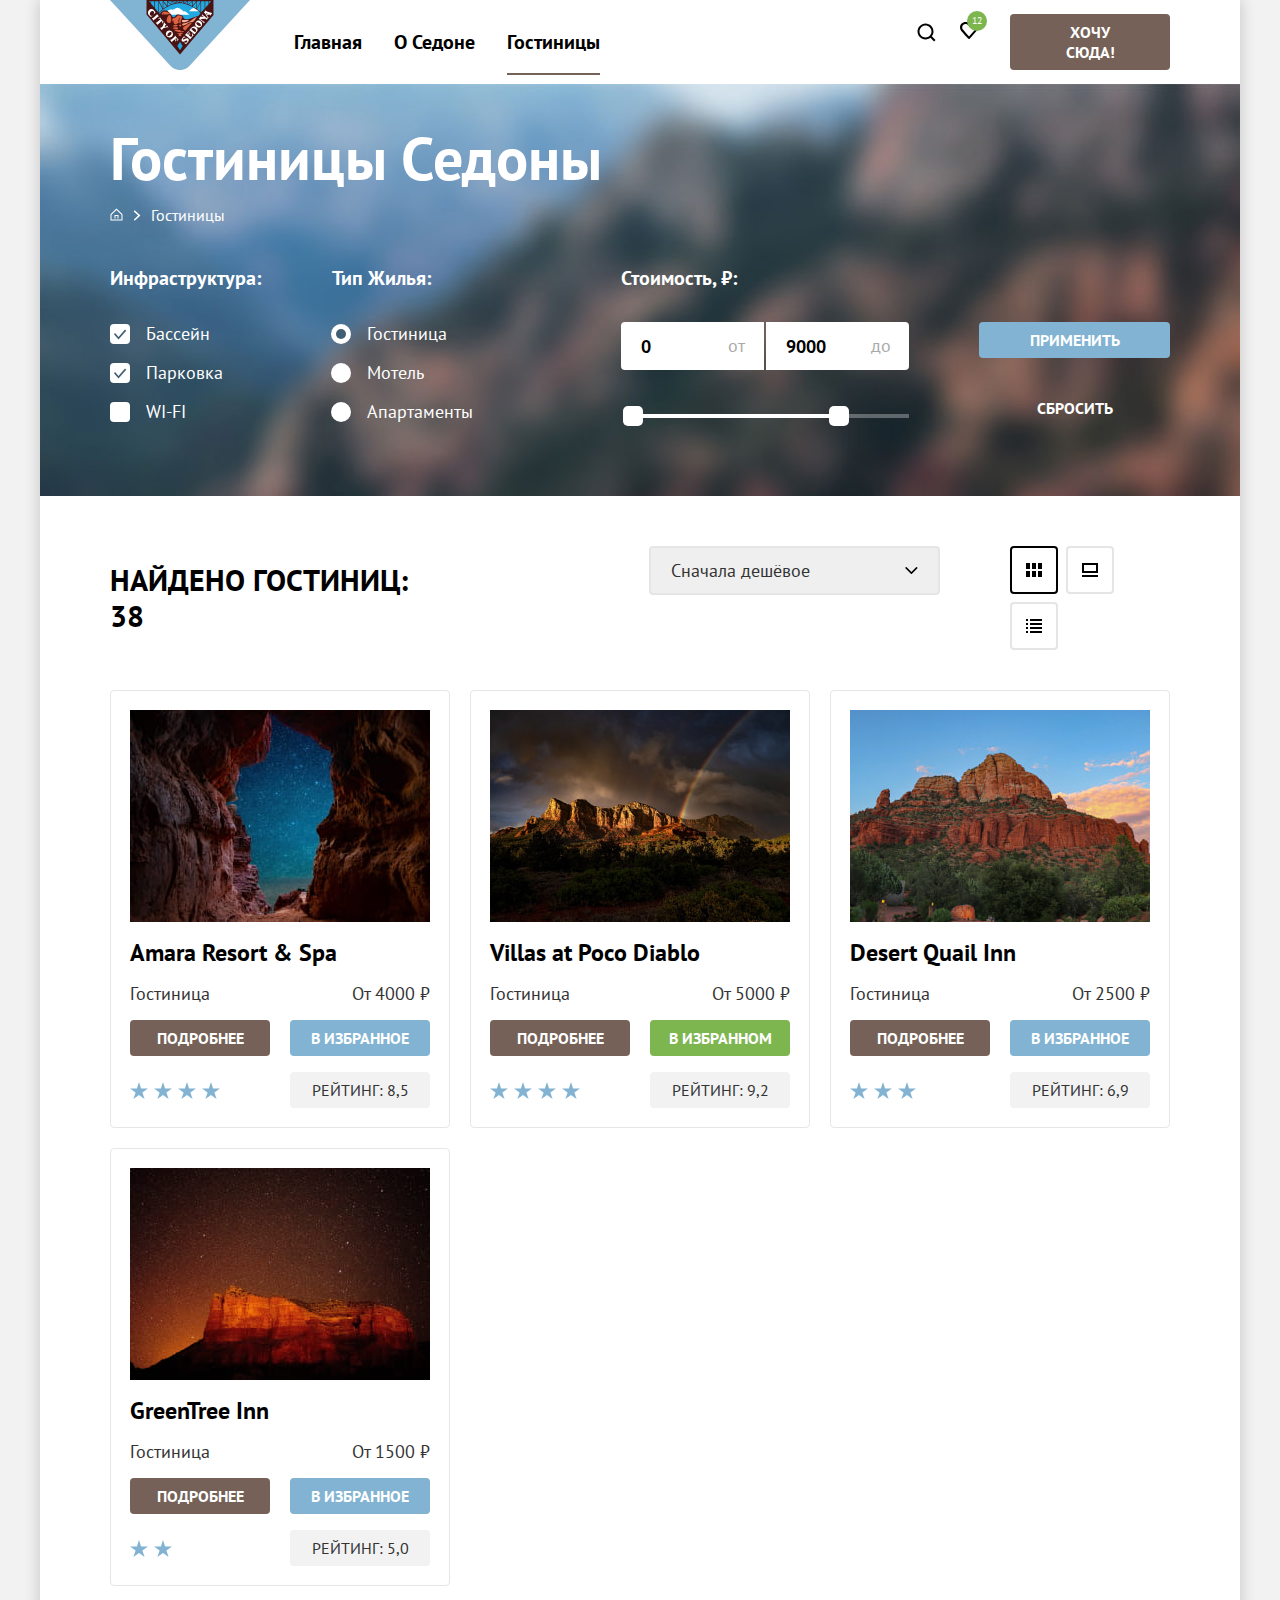
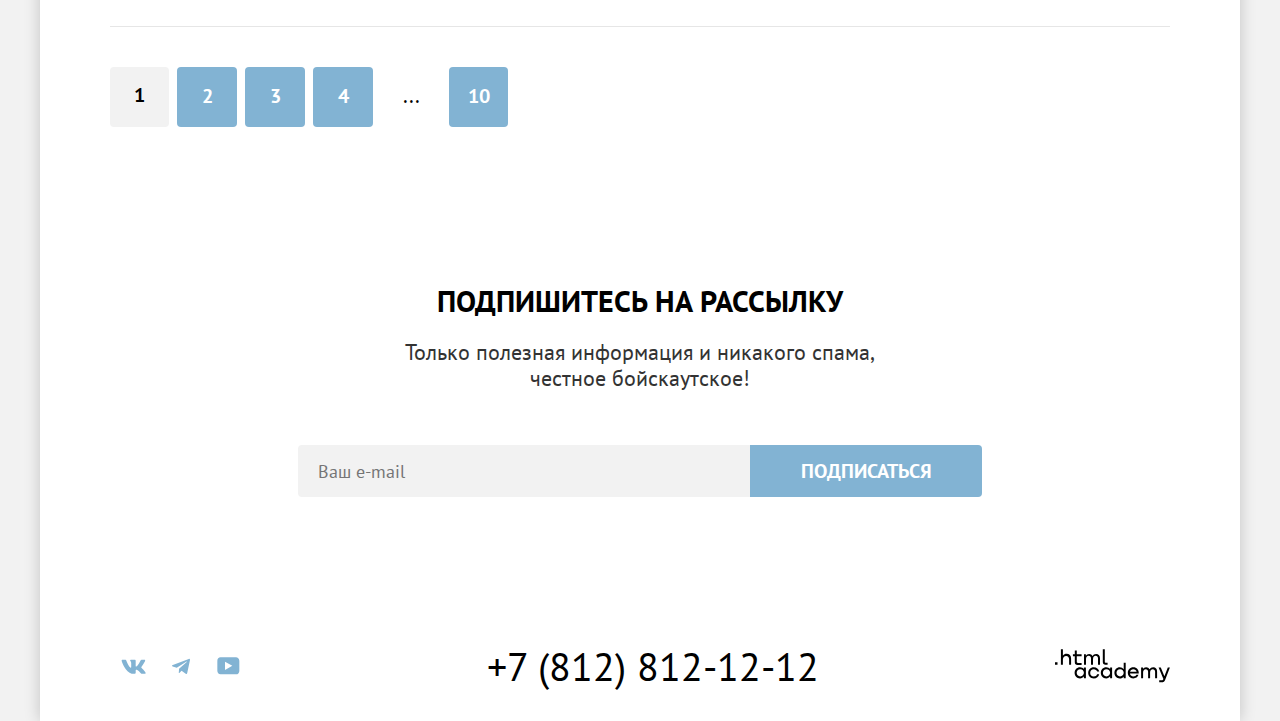
==== commit e9dfdcf1: "Исправляет замечания по Подготовке к защите проекта" ====
--- a/catalog.html
+++ b/catalog.html
@@ -12,7 +12,7 @@
     <div class="container">
       <header class="page-header">
         <nav class="navigation">
-          <a class="navigation-link-logo-sedona" href="#">
+          <a class="navigation-link-logo-sedona" href="index.html">
             <img class="navigation-logo-sedona" src="images/index/logo-sedona.svg" width="140" height="70"
               alt="Логотип Седона">
           </a>
@@ -24,7 +24,7 @@
               <a class="navigation-link" href="#">О Седоне</a>
             </li>
             <li class="navigation-item">
-              <a class="navigation-link navigation-link-current" href="catalog.html">Гостиницы</a>
+              <a class="navigation-link navigation-link-current disabled">Гостиницы</a>
             </li>
           </ul>
           <ul class="navigation-list navigation-user">
@@ -63,14 +63,15 @@
           <ul class="breadcrumbs-list">
             <li class="breadcrumbs-item">
               <a class="breadcrumbs-link breadcrumbs-icon" href="index.html">
-                <img class="breadcrumbs-icon-home" aria-hidden=true
-                  src="images/catalog/breadcrumbs/breadcrumbs-button-home.svg" width="13" height="15"
-                  alt="Иконка/домой">
+                    <svg class="breadcrumbs-icon-home" aria-hidden=true width="13" height="15" viewbox="0 0 13 15" fill="currentColor" xmlns="http://www.w3.org/2000/svg">
+                    <path d="M6.5 0.5L0.5 6.30006V12.5001H12.5V6.30006L6.5 0.5ZM11.5 11.5001H1.5V6.70005L6.5 1.9L11.5 6.70005V11.5001Z"/>
+                    <path d="M4.5 10.5001H5.5V8.00005H7.5V10.5001H8.5V7.00005H4.5V10.5001Z"/>
+                    </svg>
                 <span class="visually-hidden">Иконка/домой</span>
               </a>
             </li>
             <li class="breadcrumbs-item">
-              <a class="breadcrumbs-link" href="catalog.html">Гостиницы</a>
+              <a class="breadcrumbs-link disabled">Гостиницы</a>
             </li>
           </ul>
           <h2 class="visually-hidden">Фильтр поиска гостиницы</h2>
--- a/styles/styles.css
+++ b/styles/styles.css
@@ -49,7 +49,7 @@
   font-size: 18px;
   line-height: 21px;
   color: #333333;
-  background-color: rgba(242, 242, 242, 1);
+  background-color: #f2f2f2;
 }
 
 img {
@@ -136,9 +136,15 @@
   bottom: -1px;
   left: 16px;
   height: 2px;
-  background-color: rgba(117, 98, 87, 1);
+  background-color: #756257;
   content: "";
-}
+
+}
+
+.disabled {
+  pointer-events: none;
+  cursor: default;
+  }
 
 .navigation-link-logo-sedona {
   display: flex;
@@ -205,10 +211,10 @@
   content: "";
   font-size: 10px;
   line-height: 10px;
-  color: rgba(255, 255, 255, 1);
+  color: #ffffff;
   font-weight: 400;
   text-align: center;
-  background-color: rgba(125, 181, 79, 1);
+  background-color: #7db54f;
   width: 20px;
   height: 20px;
   border-radius: 10px;
@@ -287,6 +293,7 @@
   display: flex;
   flex-wrap: wrap;
   align-items: center;
+  align-self: flex-start;
   max-width: 160px;
   min-height: 36px;
   padding: 8px 34px 8px 34px;
@@ -309,23 +316,23 @@
 
 .button-brown:hover,
 .button-link-come-here:hover {
-  background-color: rgba(97, 80, 72, 1);
+  background-color: #615048;
 }
 
 .button-brown:focus,
 .button-link-come-here:focus {
-  background-color: rgba(97, 80, 72, 1);
+  background-color: #615048;
 }
 
 .button-brown:active,
 .button-link-come-here:active {
-  background-color: rgba(117, 97, 87, 1);
+  background-color: #756157;
   color: rgba(255, 255, 255, 0.3);
 }
 
 .button-brown:disabled,
 .button-link-come-here:disabled {
-  background-color: rgba(229, 229, 229, 1);
+  background-color: #e5e5e5;
 
 }
 
@@ -365,7 +372,7 @@
 
 .advantages-description-subtitle {
   margin: 0;
-  padding: 0;
+  padding: 0 100px;
   font-size: 22px;
   line-height: 26px;
   color: #333333;
@@ -539,7 +546,7 @@
 
 .item-house {
   content: "";
-  background-image: url(../images/index/services/advantages-icon-house.svg);
+  background-image: url("../images/index/services/advantages-icon-house.svg");
   background-repeat: no-repeat;
   background-position: center 80px;
 
@@ -547,7 +554,7 @@
 
 .item-food {
   content: "";
-  background-image: url(../images/index/services/advantages-icon-food.svg);
+  background-image: url("../images/index/services/advantages-icon-food.svg");
   background-repeat: no-repeat;
   background-position: center 81px;
 
@@ -555,7 +562,7 @@
 
 .item-souvenirs {
   content: "";
-  background-image: url(../images/index/services/advantages-icon-souvenirs.svg);
+  background-image: url("../images/index/services/advantages-icon-souvenirs.svg");
   background-repeat: no-repeat;
   background-position: center 78px;
 
@@ -644,21 +651,21 @@
 }
 
 .search-hotel-button:hover {
-  background-color: rgba(97, 80, 72, 1);
+  background-color: #615048;
   cursor: pointer;
 }
 
 .search-hotel-button:focus {
-  background-color: rgba(97, 80, 72, 1);
+  background-color: #615048;
 }
 
 .search-hotel-button:active {
-  background-color: rgba(117, 97, 87, 1);
+  background-color: #756157;
   color: rgba(255, 255, 255, 0.3);
 }
 
 .search-hotel-button:disabled {
-  background-color: rgba(229, 229, 229, 1);
+  background-color: #e5e5e5;
 
 }
 
@@ -718,12 +725,13 @@
   width: 452px;
   height: 52px;
   padding-left: 20px;
+  padding-right: 20px;
   font-family: inherit;
   font-size: 18px;
   line-height: 24px;
   font-weight: 400;
   border-radius: 4px 0 0 4px;
-  background-color: rgba(242, 242, 242, 1);
+  background-color: #f2f2f2;
   border: hidden;
 }
 
@@ -744,7 +752,7 @@
   font-weight: 700;
   width: 232px;
   color: #FFFFFF;
-  background-color: rgba(130, 179, 211, 1);
+  background-color: #82b3d3;
   background-size: 232px 52px;
   border-radius: 0 4px 4px 0;
   border: hidden;
@@ -753,21 +761,21 @@
 }
 
 .subscribes-button:hover {
-  background-color: rgba(104, 162, 202, 1);
+  background-color: #68a2ca;
   cursor: pointer;
 }
 
 .subscribes-button:focus {
-  background-color: rgba(104, 162, 202, 1);
+  background-color: #68a2ca;
 }
 
 .subscribes-button:active {
-  background-color: rgba(130, 179, 211, 1);
+  background-color: #82b3d3;
   color: rgba(255, 255, 255, 0.3);
 }
 
 .subscribes-button:disabled {
-  background-color: rgba(229, 229, 229, 1);
+  background-color: #e5e5e5;
 
 }
 
@@ -1054,7 +1062,7 @@
   height: 20px;
   border: none;
   border-radius: 4px;
-  background-color: rgba(255, 255, 255, 1);
+  background-color: #ffffff;
 }
 
 .control:hover .control-mark {
@@ -1093,7 +1101,7 @@
   left: 5px;
   width: 10px;
   height: 10px;
-  background-color: rgba(63, 94, 114, 1);
+  background-color: #3f5e72;
   border-radius: 50%;
   content: "";
 }
@@ -1144,6 +1152,10 @@
 input[type=number]::-webkit-outer-spin-button {
   -webkit-appearance: none;
   margin: 0;
+}
+
+input[type=number] {
+  -moz-appearance: transparent;
 }
 
 .price-from-field {
@@ -1197,14 +1209,14 @@
 
 .price-from-field:focus,
 .price-to-field:focus {
-  outline: 3px solid rgba(131, 179, 211, 1);
+  outline: 3px solid #83b3d3;
   position: relative;
   z-index: 1;
 }
 
 .price-from-field:focus:not(:placeholder-shown),
 .price-to-field:focus:not(:placeholder-shown) {
-  outline: 2px solid rgba(0, 0, 0, 1);
+  outline: 2px solid #000000;
   position: relative;
   z-index: 1;
 }
@@ -1220,7 +1232,7 @@
 .range-bar {
   position: absolute;
   height: 4px;
-  background-color: rgba(255, 255, 255, 1);
+  background-color: #ffffff;
   left: -10px;
   width: 226px;
 }
@@ -1230,7 +1242,7 @@
   position: absolute;
   width: 20px;
   height: 20px;
-  background: rgba(255, 255, 255, 1);
+  background: #ffffff;
   border: none;
   border-radius: 5px;
   cursor: pointer;
@@ -1242,7 +1254,7 @@
 
 .range-toggle:active,
 .range-toggle:focus {
-  outline: 3px solid rgba(131, 179, 211, 1);
+  outline: 3px solid #83b3d3;
 }
 
 .toggle-min {
@@ -1284,20 +1296,20 @@
 }
 
 .button-blue:hover {
-  background-color: rgba(104, 162, 202, 1);
+  background-color: #68a2ca;
 }
 
 .button-blue:focus {
-  background-color: rgba(104, 162, 202, 1);
+  background-color: #68a2ca;
 }
 
 .button-blue:active {
-  background-color: rgba(130, 179, 211, 1);
+  background-color: #82b3d3;
   color: rgba(255, 255, 255, 0.3);
 }
 
 .button-blue:disabled {
-  background-color: rgba(229, 229, 229, 1);
+  background-color: #e5e5e5;
 }
 
 .button-reset {
@@ -1329,8 +1341,8 @@
 }
 
 .button-reset:focus {
-  color: rgba(255, 255, 255, 1);
-  outline: 3px solid rgba(131, 179, 211, 1);
+  color: #ffffff;
+  outline: 3px solid #83b3d3;
 
 }
 
@@ -1373,6 +1385,7 @@
   background-color: #FFFFFF;
   margin: 0;
   margin-right: 200px;
+  padding-bottom: 8px;
 
 }
 
@@ -1392,23 +1405,23 @@
   padding-right: 40px;
   margin: 0;
   margin-right: 70px;
-  background-image: url("../images/catalog/control/arrow_down.svg");
+  background-image: url("../images/catalog/control/arrow-down.svg");
   background-repeat: no-repeat;
   background-position: right 20px center;
   cursor: pointer;
 }
 
 .catalog-control:hover {
-  border-color: rgba(104, 162, 202, 1);
+  border-color: #68a2ca;
 }
 
 .catalog-control:focus {
-  border-color: rgba(104, 162, 202, 1);
+  border-color: #68a2ca;
   outline: none;
 }
 
 .catalog-control:active {
-  border-color: rgba(63, 94, 114, 1);
+  border-color: #3f5e72;
 }
 
 .catalog-control:disabled {
@@ -1416,21 +1429,25 @@
   color: rgba(0, 0, 0, 0.3);
 }
 
+.catalog-control-view-item {
+  margin-bottom: 8px;
+}
+
 .catalog-control-view-item:not(:last-child) {
   margin-right: 8px;
 }
 
 .button-catalog:hover {
-  border-color: rgba(0, 0, 0, 1);
+  border-color: #000000;
 }
 
 .button-catalog:focus {
   outline: none;
-  border-color: rgba(131, 179, 211, 1);
+  border-color: #83b3d3;
 }
 
 .button-catalog:active {
-  border-color: rgba(0, 0, 0, 1);
+  border-color: #000000;
 }
 
 .button-catalog {
@@ -1443,23 +1460,23 @@
 }
 
 .button-catalog-current {
-  border: 2px solid rgba(0, 0, 0, 1);
+  border: 2px solid #000000;
 }
 
 .button-control-view-table {
-  background-image: url(../images/catalog/control/control-icon-table.svg);
+  background-image: url("../images/catalog/control/control-icon-table.svg");
   background-repeat: no-repeat;
   background-position: center;
 }
 
 .button-control-view-sketch {
-  background-image: url(../images/catalog/control/control-icon-sketch.svg);
+  background-image: url("../images/catalog/control/control-icon-sketch.svg");
   background-repeat: no-repeat;
   background-position: center;
 }
 
 .button-control-view-list {
-  background-image: url(../images/catalog/control/control-icon-list.svg);
+  background-image: url("../images/catalog/control/control-icon-list.svg");
   background-repeat: no-repeat;
   background-position: center;
 }
@@ -1469,7 +1486,7 @@
   display: grid;
   grid-template-columns: 340px 340px 340px;
   gap: 20px;
-  margin: 40px 70px;
+  margin: 32px 70px 40px 70px;
   padding: 0;
   list-style-type: none;
 }
@@ -1521,25 +1538,25 @@
 .button-green-select {
   padding: 8px 18px;
   color: #FFFFFF;
-  background-color: rgba(125, 181, 79, 1);
+  background-color: #7db54f;
 
 }
 
 .button-green-select:hover {
-  background-color: rgba(108, 158, 66, 1);
+  background-color: #6c9e42;
 }
 
 .button-green-select:focus {
-  background-color: rgba(108, 158, 66, 1);
+  background-color: #6c9e42;
 }
 
 .button-green-select:active {
-  background-color: rgba(125, 181, 79, 1);
+  background-color: #7db54f;
   color: rgba(255, 255, 255, 0.3);
 }
 
 .button-green-select:disabled {
-  background-color: rgba(229, 229, 229, 1);
+  background-color: #e5e5e5;
 }
 
 .hotel-card-item p {
@@ -1575,7 +1592,7 @@
 }
 
 .hotel-card-item .hotel-card-rating {
-  background-color: rgba(242, 242, 242, 1);
+  background-color: #f2f2f2;
 }
 
 .hotel-card-rating {
@@ -1608,7 +1625,7 @@
   margin-left: 70px;
   margin-bottom: 60px;
   padding-top: 40px;
-  border-top: 1px solid rgba(230, 230, 230, 1);
+  border-top: 1px solid #e6e6e6;
   max-width: 1060px;
 }
 
@@ -1621,9 +1638,7 @@
 }
 
 .pagination-link-hidden-pages {
-
   display: block;
-
   font-size: 22px;
   line-height: 26px;
   font-weight: 400;
@@ -1644,29 +1659,28 @@
   line-height: 36px;
   font-weight: 700;
   color: #FFFFFF;
-  background-color: rgba(130, 179, 211, 1);
+  background-color: #82b3d3;
   text-decoration: none;
   text-transform: none;
   border: none;
   border-radius: 4px;
-  max-width: 60px;
-  min-height: 60px;
-  padding: 10px 25px;
+   min-height: 60px;
+  padding: 11px 24.5px;
   margin: 0;
 }
 
 .pagination-link:hover {
-  background-color: rgba(104, 162, 202, 1);
-  outline: 1px solid rgba(130, 179, 211, 1);
+  background-color: #68a2ca;
+  outline: 1px solid #82b3d3;
 }
 
 .pagination-link:focus {
-  background-color: rgba(104, 162, 202, 1);
-  outline: 1px solid rgba(130, 179, 211, 1);
+  background-color: #68a2ca;
+  outline: 1px solid #82b3d3;
 }
 
 .pagination-link:active {
-  background-color: rgba(104, 162, 202, 1);
+  background-color: #68a2ca;
   color: rgba(255, 255, 255, 0.3);
 }
 
@@ -1676,7 +1690,7 @@
   line-height: 36px;
   font-weight: 700;
   color: #000000;
-  background-color: rgba(242, 242, 242, 1);
+  background-color: #f2f2f2;
   text-decoration: none;
   text-transform: none;
   border: none;
@@ -1693,17 +1707,17 @@
 
 .pagination-current:hover {
   color: #000000;
-  background-color: rgba(242, 242, 242, 1);
+  background-color: #f2f2f2;
 }
 
 .pagination-current:focus {
   color: #000000;
-  background-color: rgba(242, 242, 242, 1);
+  background-color: #f2f2f2;
 }
 
 .pagination-current:active {
   color: #000000;
-  background-color: rgba(242, 242, 242, 1);
+  background-color: #f2f2f2;
 }
 
 /*----------------------------------Подписаться-Каталог------------------------------------*/
@@ -1758,7 +1772,7 @@
   position: relative;
   margin: auto;
   padding: 64px 70px;
-  background-color: rgba(255, 255, 255, 1);
+  background-color: #ffffff;
   border-radius: 30px;
   border: none;
 }
@@ -1778,7 +1792,7 @@
   border-radius: 50%;
   border: none;
   content: "";
-  background-color: rgba(242, 242, 242, 1);
+  background-color: #f2f2f2;
   background-image: url("../images/modal/button-close.svg");
   background-repeat: no-repeat;
   background-position: center;
@@ -1786,11 +1800,11 @@
 }
 
 .modal-close-button:hover {
-  background-color: rgba(230, 230, 230, 1);
+  background-color: #e6e6e6;
 }
 
 .modal-close-button:focus {
-  outline: 3px solid rgba(131, 179, 211, 1);
+  outline: 3px solid #83b3d3;
 }
 
 .modal-close-button:active {
@@ -1847,12 +1861,12 @@
   -ms-grid-row: 1;
   -ms-grid-row-span: 1;
   grid-row: 1/2;
-  color: rgba(0, 0, 0, 1);
+  color: #000000;
   font-family: inherit;
   font-weight: 700;
   font-size: 18px;
   line-height: 24px;
-  background-color: rgba(242, 242, 242, 1);
+  background-color: #f2f2f2;
   border: none;
   border-radius: 4px;
   padding: 12px 80px 12px 20px;
@@ -1871,7 +1885,7 @@
   font-weight: 700;
   font-size: 18px;
   line-height: 24px;
-  background-color: rgba(242, 242, 242, 1);
+  background-color: #f2f2f2;
   border: none;
   border-radius: 4px;
   padding: 12px 80px 12px 20px;
@@ -1879,23 +1893,23 @@
 }
 
 .field-date:hover {
-  background-color: rgba(230, 230, 230, 1);
+  background-color: #e6e6e6;
 }
 
 .field-date:focus {
-  background-color: rgba(242, 242, 242, 1);
-  outline: 3px solid rgba(130, 179, 211, 1);
+  background-color: #f2f2f2;
+  outline: 3px solid #82b3d3;
 
 }
 
 .field-date:focus:not(:placeholder-shown) {
-  outline: 2px solid rgba(0, 0, 0, 1);
+  outline: 2px solid #000000;
 
 
 }
 
 .field-date:active {
-  background-color: rgba(242, 242, 242, 1);
+  background-color: #f2f2f2;
 
 }
 
@@ -1940,8 +1954,7 @@
   font-weight: 400;
   font-size: 16px;
   line-height: 21px;
-
-  color: rgba(255, 87, 87, 1);
+  color: #ff5757;
 }
 
 .date-text-black {
@@ -1954,7 +1967,7 @@
   font-weight: 400;
   font-size: 16px;
   line-height: 21px;
-  color: rgba(51, 51, 51, 1);
+  color: #333333;
 
 }
 
@@ -1987,7 +2000,7 @@
   align-items: center;
   border-radius: 4px;
   border: none;
-  background-color: rgba(242, 242, 242, 1);
+  background-color: #f2f2f2;
   margin-right: 88px;
 }
 
@@ -1996,7 +2009,7 @@
   align-items: center;
   border-radius: 4px;
   border: none;
-  background-color: rgba(242, 242, 242, 1);
+  background-color: #f2f2f2;
   margin-left: 46px;
 }
 
@@ -2022,7 +2035,7 @@
   font-weight: 700;
   padding: 14px 10px;
   margin: 0;
-  background-color: rgba(242, 242, 242, 1);
+  background-color: #f2f2f2;
   border: none;
 }
 
@@ -2047,14 +2060,20 @@
   border-radius: 10px;
 }
 
+.tooltip-label {
+  position: relative;
+
+}
+
 .tooltip {
   position: absolute;
   content: "";
-  background-color: rgba(131, 179, 211, 1);
+  background-color: #83b3d3;
   width: 26px;
   height: 26px;
   border-radius: 50%;
-  right: 1px;
+  right: 0;
+  top: -1px;
   cursor: pointer;
 
 }
@@ -2099,8 +2118,8 @@
   height: 143px;
   position: absolute;
   content: "";
-  top: 100%;
-  right: 50%;
+  top: 27px;
+  right: 13px;
   transform: translateX(50%);
   /* display: none; */
 }
@@ -2145,7 +2164,7 @@
   content: "";
   width: 14px;
   height: 2px;
-  background-color: lightgray;
+  background-color: #d3d3d3;
   top: 50%;
   left: 50%;
 }
@@ -2160,7 +2179,7 @@
 
 .button-plus:hover::before,
 .button-plus:hover::after {
-  background-color: rgba(0, 0, 0, 1);
+  background-color: #000000;
 }
 
 .button-minus {
@@ -2184,12 +2203,12 @@
 
 
 .button-minus:hover::after {
-  background-color: rgba(0, 0, 0, 1);
+  background-color: #000000;
 }
 
 .button-minus:focus,
 .button-plus:focus {
-  outline: 3px solid rgba(130, 179, 211, 1);
+  outline: 3px solid #82b3d3;
   border-radius: 4px;
 
 }
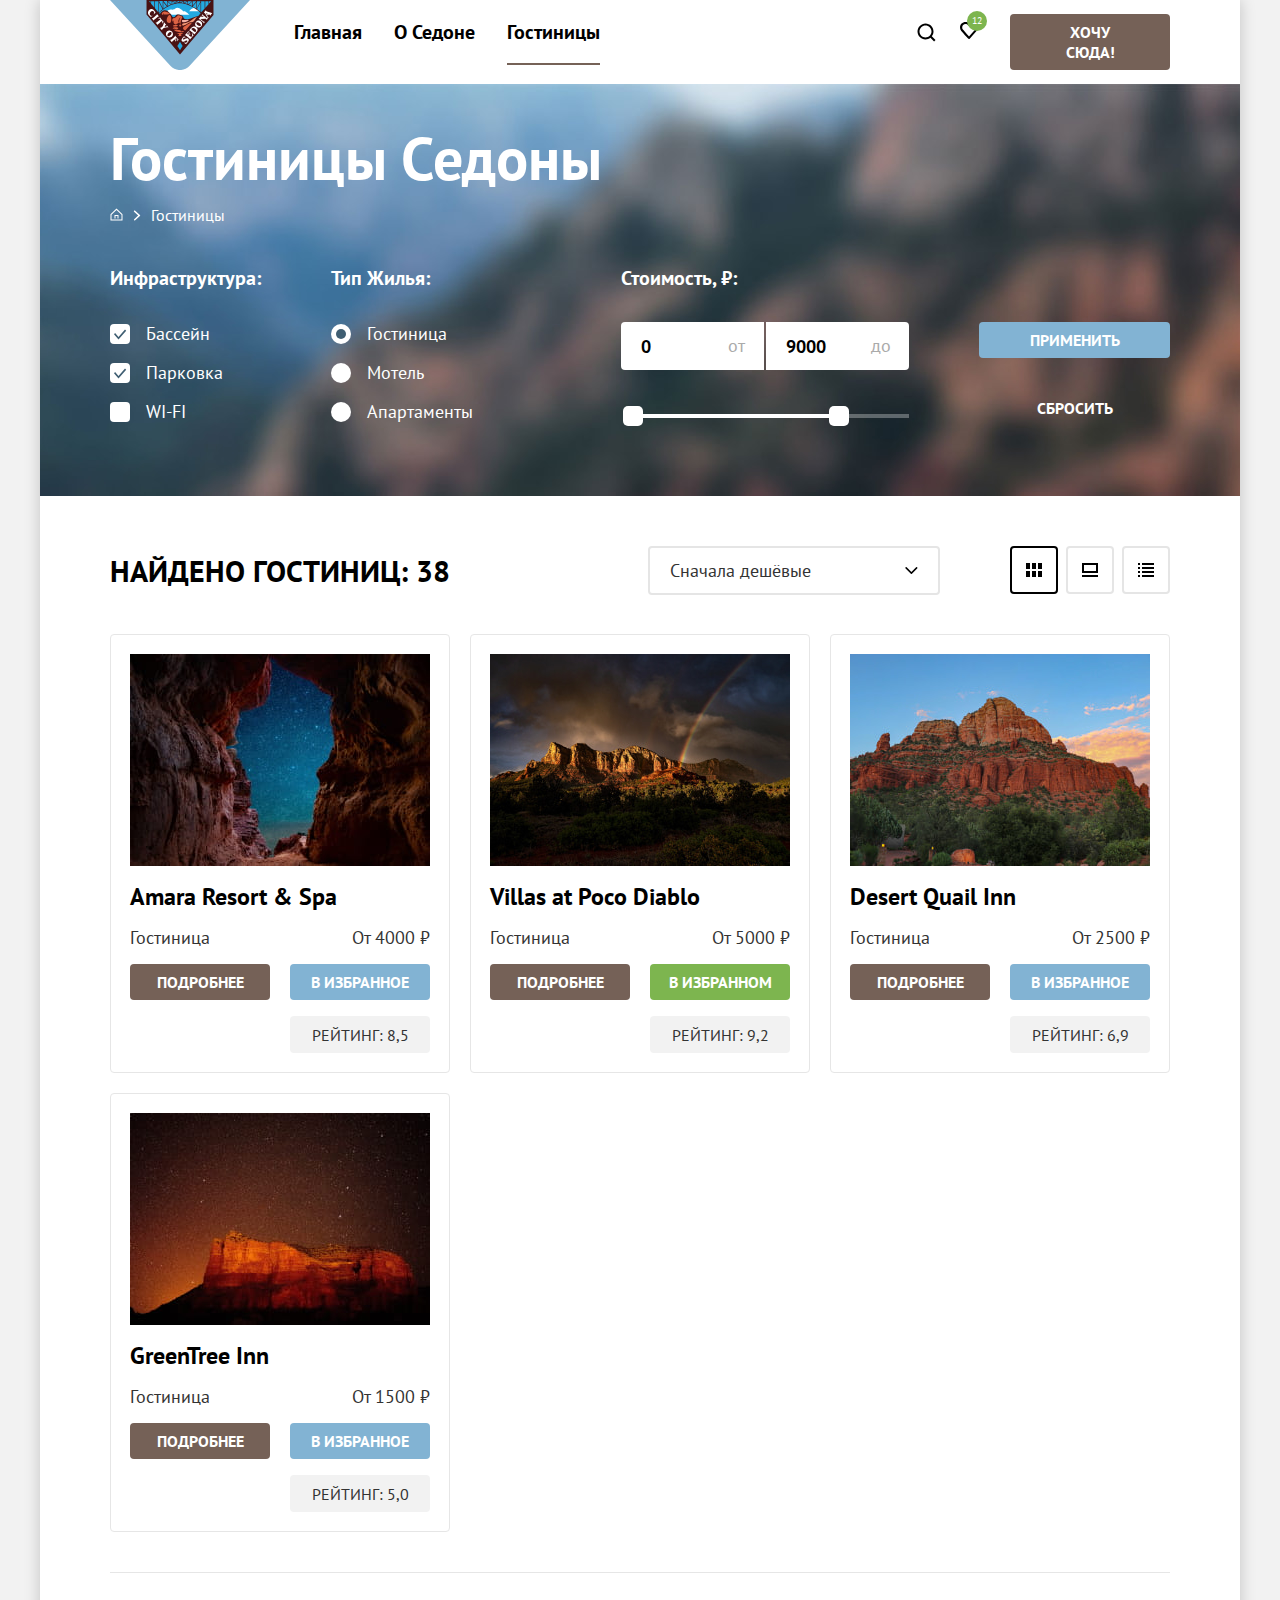
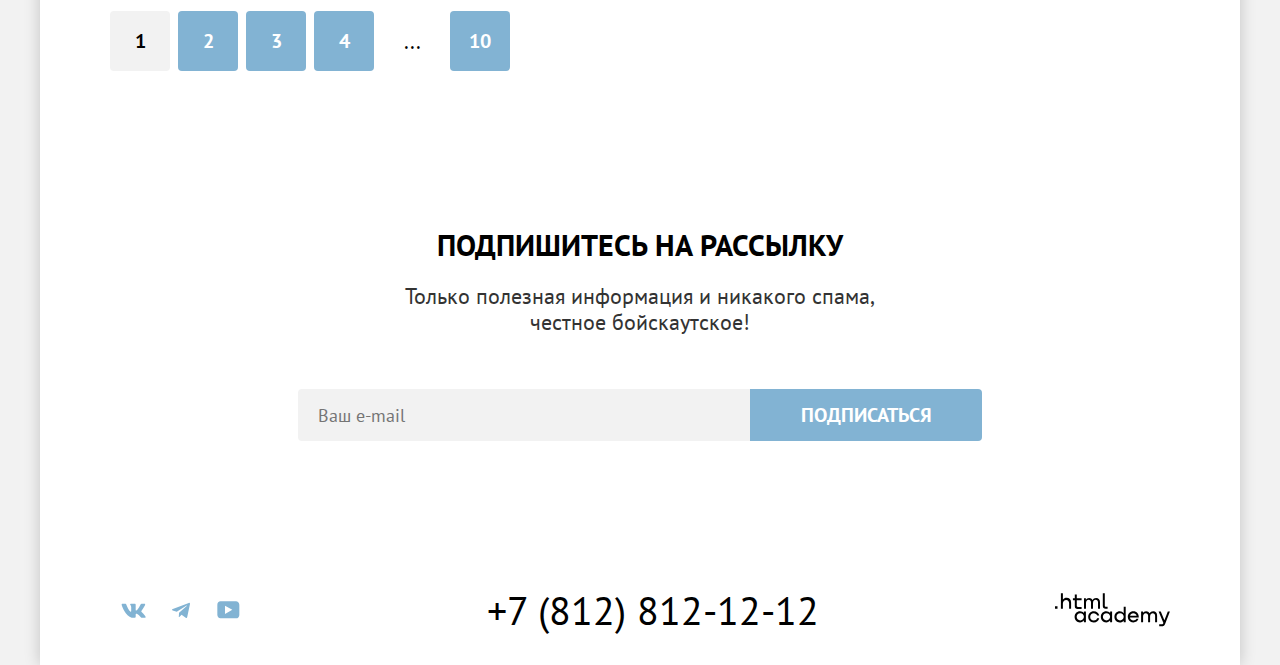
==== commit 2e785c64: "Завершающие правки по первой попытке" ====
--- a/catalog.html
+++ b/catalog.html
@@ -3,8 +3,8 @@
 
   <head>
     <meta charset="utf-8">
-    <title>Catalog</title>
-    <link rel="icon" type="image/png" sizes="32x32" href="images/favicon-32x32.png">
+    <title>Каталог</title>
+    <link rel="icon" type="image/png" sizes="32x32" href="/favicon-32x32.png">
     <link rel="stylesheet" href="styles/styles.css">
   </head>
 
@@ -24,7 +24,7 @@
               <a class="navigation-link" href="#">О Седоне</a>
             </li>
             <li class="navigation-item">
-              <a class="navigation-link navigation-link-current disabled">Гостиницы</a>
+              <a class="navigation-link navigation-link-current" href="#">Гостиницы</a>
             </li>
           </ul>
           <ul class="navigation-list navigation-user">
@@ -49,7 +49,6 @@
                 <span class="visually-hidden">Избранное</span>
               </a>
             </li>
-
           </ul>
           <a class="button-link-come-here" href="#">
             Хочу сюда!
@@ -63,15 +62,17 @@
           <ul class="breadcrumbs-list">
             <li class="breadcrumbs-item">
               <a class="breadcrumbs-link breadcrumbs-icon" href="index.html">
-                    <svg class="breadcrumbs-icon-home" aria-hidden=true width="13" height="15" viewbox="0 0 13 15" fill="currentColor" xmlns="http://www.w3.org/2000/svg">
-                    <path d="M6.5 0.5L0.5 6.30006V12.5001H12.5V6.30006L6.5 0.5ZM11.5 11.5001H1.5V6.70005L6.5 1.9L11.5 6.70005V11.5001Z"/>
-                    <path d="M4.5 10.5001H5.5V8.00005H7.5V10.5001H8.5V7.00005H4.5V10.5001Z"/>
-                    </svg>
+                <svg class="breadcrumbs-icon-home" aria-hidden=true width="13" height="15" viewbox="0 0 13 15"
+                  fill="currentColor" xmlns="http://www.w3.org/2000/svg">
+                  <path
+                    d="M6.5 0.5L0.5 6.30006V12.5001H12.5V6.30006L6.5 0.5ZM11.5 11.5001H1.5V6.70005L6.5 1.9L11.5 6.70005V11.5001Z" />
+                  <path d="M4.5 10.5001H5.5V8.00005H7.5V10.5001H8.5V7.00005H4.5V10.5001Z" />
+                </svg>
                 <span class="visually-hidden">Иконка/домой</span>
               </a>
             </li>
             <li class="breadcrumbs-item">
-              <a class="breadcrumbs-link disabled">Гостиницы</a>
+              <a class="breadcrumbs-link button-link-current">Гостиницы</a>
             </li>
           </ul>
           <h2 class="visually-hidden">Фильтр поиска гостиницы</h2>
@@ -134,11 +135,11 @@
                 <legend class="filter-price">Стоимость, ₽:</legend>
                 <div class="price">
                   <label class="price-from-start">
-                    <input class="price-from-field" value="0" type="number" placeholder="0">
+                    <input class="price-from-field" value="0" type="number" name="price-from" placeholder="0">
                     <span class="price-from">от</span>
                   </label>
                   <label class="price-to-end">
-                    <input class="price-to-field" value="9000" type="number" placeholder="9000">
+                    <input class="price-to-field" value="9000" type="number" name="price-to" placeholder="9000">
                     <span class="price-to">до</span>
                   </label>
                 </div>
@@ -164,7 +165,7 @@
           <div class="catalog-container">
             <h2 class="catalog-title">Найдено гостиниц: 38</h2>
             <select class="catalog-control" aria-label="Сортировка">
-              <option value="cheap">Сначала дешёвое</option>
+              <option value="cheap">Сначала дешёвые</option>
               <option value="popular">Сначала популярное</option>
               <option value="expansive">Сначала дорогое</option>
             </select>
@@ -189,120 +190,76 @@
           <ul class="hotel-card-list">
             <li class="hotel-card-item">
               <a class="hotel-card-link" href="#">
-                <img class="hotel-card-image" src="images/catalog/hotel-card/hotel-card-amara-resort.jpg"
-                  alt="Гостиница Amara & Resort">
+                <img class="hotel-card-image" width="300" height="212"
+                  src="images/catalog/hotel-card/hotel-card-amara-resort.jpg"
+                  alt="Ущелье с видом на ночное звездное небо">
                 <h3 class="hotel-card-title">Amara Resort & Spa</h3>
               </a>
-              <p class="hotel-card-type">Гостиница</p>
-              <p class="hotel-card-price">От 4000 ₽</p>
-              <a class="button-hotel-card-link button-brown" href="#">Подробнее</a>
-              <button class="button-blue hotel-card-button" type="button">В избранное</button>
-              <div class="hotel-card-rating-star">
-                <svg class="star" aria-hidden=true width="18" height="17" viewbox="0 0 18 17" fill="currentColor"
-                  xmlns="http://www.w3.org/2000/svg">
-                  <path d="M9 0L11.1 6.5H18L12.4 10.5L14.6 17L9 13L3.4 17L5.6 10.5L0 6.5H6.9L9 0Z" />
-                </svg>
-                <svg class="star" aria-hidden=true width="18" height="17" viewbox="0 0 18 17" fill="currentColor"
-                  xmlns="http://www.w3.org/2000/svg">
-                  <path d="M9 0L11.1 6.5H18L12.4 10.5L14.6 17L9 13L3.4 17L5.6 10.5L0 6.5H6.9L9 0Z" />
-                </svg>
-                <svg class="star" aria-hidden=true width="18" height="17" viewbox="0 0 18 17" fill="currentColor"
-                  xmlns="http://www.w3.org/2000/svg">
-                  <path d="M9 0L11.1 6.5H18L12.4 10.5L14.6 17L9 13L3.4 17L5.6 10.5L0 6.5H6.9L9 0Z" />
-                </svg>
-                <svg class="star" aria-hidden=true width="18" height="17" viewbox="0 0 18 17" fill="currentColor"
-                  xmlns="http://www.w3.org/2000/svg">
-                  <path d="M9 0L11.1 6.5H18L12.4 10.5L14.6 17L9 13L3.4 17L5.6 10.5L0 6.5H6.9L9 0Z" />
-                </svg>
-                <span class="visually-hidden">4 звезды</span>
-              </div>
-              <span class="hotel-card-rating">Рейтинг: 8,5</span>
+              <div class="hotel-card-information">
+                <p class="hotel-card-type">Гостиница</p>
+                <p class="hotel-card-price">От 4000 ₽</p>
+                <a class="button-hotel-card-link button-brown" href="#">Подробнее</a>
+                <button class="button-blue hotel-card-button" type="button">В избранное</button>
+                <div class="hotel-card-rating-star rating-4-stars" aria-label="рейтинг отеля 4 звезды">
+                </div>
+                <span class="hotel-card-rating">Рейтинг: 8,5</span>
+              </div>
             </li>
             <li class="hotel-card-item">
               <a class="hotel-card-link" href="#">
-                <img class="hotel-card-image" src="images/catalog/hotel-card/hotel-card-villas-at-poco-diablo.jpg"
-                  alt="Гостиница Villas at Poco Diablo">
+                <img class="hotel-card-image" width="300" height="212"
+                  src="images/catalog/hotel-card/hotel-card-villas-at-poco-diablo.jpg"
+                  alt="Гора с серыми облаками после дождя, у подножия растительность в виде зеленых деревьев и кустов, перед горой двойная радуга">
                 <h3 class="hotel-card-title">Villas at Poco Diablo</h3>
               </a>
-              <p class="hotel-card-type">Гостиница</p>
-              <p class="hotel-card-price">От 5000 ₽</p>
-              <a class="button-hotel-card-link button-brown" href="#">Подробнее</a>
-              <button class="button-blue hotel-card-button button-green-select" type="button">В избранном</button>
-              <div class="hotel-card-rating-star">
-                <svg class="star" aria-hidden=true width="18" height="17" viewbox="0 0 18 17" fill="currentColor"
-                  xmlns="http://www.w3.org/2000/svg">
-                  <path d="M9 0L11.1 6.5H18L12.4 10.5L14.6 17L9 13L3.4 17L5.6 10.5L0 6.5H6.9L9 0Z" />
-                </svg>
-                <svg class="star" aria-hidden=true width="18" height="17" viewbox="0 0 18 17" fill="currentColor"
-                  xmlns="http://www.w3.org/2000/svg">
-                  <path d="M9 0L11.1 6.5H18L12.4 10.5L14.6 17L9 13L3.4 17L5.6 10.5L0 6.5H6.9L9 0Z" />
-                </svg>
-                <svg class="star" aria-hidden=true width="18" height="17" viewbox="0 0 18 17" fill="currentColor"
-                  xmlns="http://www.w3.org/2000/svg">
-                  <path d="M9 0L11.1 6.5H18L12.4 10.5L14.6 17L9 13L3.4 17L5.6 10.5L0 6.5H6.9L9 0Z" />
-                </svg>
-                <svg class="star" aria-hidden=true width="18" height="17" viewbox="0 0 18 17" fill="currentColor"
-                  xmlns="http://www.w3.org/2000/svg">
-                  <path d="M9 0L11.1 6.5H18L12.4 10.5L14.6 17L9 13L3.4 17L5.6 10.5L0 6.5H6.9L9 0Z" />
-                </svg>
-                <span class="visually-hidden">4 звезды</span>
-              </div>
-              <span class="hotel-card-rating">Рейтинг: 9,2</span>
+              <div class="hotel-card-information">
+                <p class="hotel-card-type">Гостиница</p>
+                <p class="hotel-card-price">От 5000 ₽</p>
+                <a class="button-hotel-card-link button-brown" href="#">Подробнее</a>
+                <button class="button-blue hotel-card-button button-green-select" type="button">В избранном</button>
+                <div class="hotel-card-rating-star rating-4-stars" aria-label="рейтинг отеля 4 звезды">
+                </div>
+                <span class="hotel-card-rating">Рейтинг: 9,2</span>
+              </div>
             </li>
             <li class="hotel-card-item">
               <a class="hotel-card-link" href="#">
-                <img class="hotel-card-image" src="images/catalog/hotel-card/hotel-card-desert-quail-inn.jpg"
-                  alt="Гостиница Desert Quail Inn">
+                <img class="hotel-card-image" width="300" height="212"
+                  src="images/catalog/hotel-card/hotel-card-desert-quail-inn.jpg"
+                  alt="Горы выраженного оранжевого цвета кирпича, ясный день, над горой голубое небо с белыми облаками, вокруг горы растительность в виде зеленых кустов">
                 <h3 class="hotel-card-title">Desert Quail Inn</h3>
               </a>
-              <p class="hotel-card-type">Гостиница</p>
-              <p class="hotel-card-price">От 2500 ₽</p>
-              <a class="button-hotel-card-link button-brown" href="#">Подробнее</a>
-              <button class="button-blue hotel-card-button" type="button">В избранное</button>
-              <div class="hotel-card-rating-star">
-                <svg class="star" aria-hidden=true width="18" height="17" viewbox="0 0 18 17" fill="currentColor"
-                  xmlns="http://www.w3.org/2000/svg">
-                  <path d="M9 0L11.1 6.5H18L12.4 10.5L14.6 17L9 13L3.4 17L5.6 10.5L0 6.5H6.9L9 0Z" />
-                </svg>
-                <svg class="star" aria-hidden=true width="18" height="17" viewbox="0 0 18 17" fill="currentColor"
-                  xmlns="http://www.w3.org/2000/svg">
-                  <path d="M9 0L11.1 6.5H18L12.4 10.5L14.6 17L9 13L3.4 17L5.6 10.5L0 6.5H6.9L9 0Z" />
-                </svg>
-                <svg class="star" aria-hidden=true width="18" height="17" viewbox="0 0 18 17" fill="currentColor"
-                  xmlns="http://www.w3.org/2000/svg">
-                  <path d="M9 0L11.1 6.5H18L12.4 10.5L14.6 17L9 13L3.4 17L5.6 10.5L0 6.5H6.9L9 0Z" />
-                </svg>
-                <span class="visually-hidden">3 звезды</span>
-              </div>
-              <span class="hotel-card-rating">Рейтинг: 6,9</span>
+              <div class="hotel-card-information">
+                <p class="hotel-card-type">Гостиница</p>
+                <p class="hotel-card-price">От 2500 ₽</p>
+                <a class="button-hotel-card-link button-brown" href="#">Подробнее</a>
+                <button class="button-blue hotel-card-button" type="button">В избранное</button>
+                <div class="hotel-card-rating-star rating-3-stars" aria-label="рейтинг отеля 3 звезды">
+                </div>
+                <span class="hotel-card-rating">Рейтинг: 6,9</span>
+              </div>
             </li>
             <li class="hotel-card-item">
               <a class="hotel-card-link" href="#">
-                <img class="hotel-card-image" src="images/catalog/hotel-card/hotel-card-greentree-inn.jpg"
-                  alt="Гостиница GreenTree Inn">
+                <img class="hotel-card-image" width="300" height="212"
+                  src="images/catalog/hotel-card/hotel-card-greentree-inn.jpg"
+                  alt="Гора рыжего цвета, за ней исходит свечение солнца при закате на фоне ночного неба с большим колличеством звезд">
                 <h3 class="hotel-card-title">GreenTree Inn</h3>
               </a>
-              <p class="hotel-card-type">Гостиница</p>
-              <p class="hotel-card-price">От 1500 ₽</p>
-              <a class="button-hotel-card-link button-brown" href="#">Подробнее</a>
-              <button class="button-blue hotel-card-button" type="button">В избранное</button>
-              <div class="hotel-card-rating-star">
-                <svg class="star" aria-hidden=true width="18" height="17" viewbox="0 0 18 17" fill="currentColor"
-                  xmlns="http://www.w3.org/2000/svg">
-                  <path d="M9 0L11.1 6.5H18L12.4 10.5L14.6 17L9 13L3.4 17L5.6 10.5L0 6.5H6.9L9 0Z" />
-                </svg>
-                <svg class="star" aria-hidden=true width="18" height="17" viewbox="0 0 18 17" fill="currentColor"
-                  xmlns="http://www.w3.org/2000/svg">
-                  <path d="M9 0L11.1 6.5H18L12.4 10.5L14.6 17L9 13L3.4 17L5.6 10.5L0 6.5H6.9L9 0Z" />
-                </svg>
-                <span class="visually-hidden">2 звезды</span>
-              </div>
-              <span class="hotel-card-rating">Рейтинг: 5,0</span>
+              <div class="hotel-card-information">
+                <p class="hotel-card-type">Гостиница</p>
+                <p class="hotel-card-price">От 1500 ₽</p>
+                <a class="button-hotel-card-link button-brown" href="#">Подробнее</a>
+                <button class="button-blue hotel-card-button" type="button">В избранное</button>
+                <div class="hotel-card-rating-star rating-2-stars" aria-label="рейтинг отеля 2 звезды">
+                </div>
+                <span class="hotel-card-rating">Рейтинг: 5,0</span>
+              </div>
             </li>
           </ul>
           <ul class="pagination-list">
             <li class="pagination-item">
-              <a class="pagination-link pagination-current" href="#">1</a>
+              <a class="pagination-link pagination-current">1</a>
             </li>
             <li class="pagination-item">
               <a class="pagination-link" href="#">2</a>
@@ -318,7 +275,7 @@
               </a>
             </li>
             <li class="pagination-item">
-              <a class="pagination-link last-page" href="#">10</a>
+              <a class="pagination-link" href="#">10</a>
             </li>
           </ul>
         </section>
@@ -329,7 +286,8 @@
             <form class="subscribes-newsletter-form" action="https://echo.htmlacademy.ru/" method="post">
               <label>
                 <span class="visually-hidden">email</span>
-                <input type="email" id="subscribes-email" name="subscribes-email" placeholder="Ваш e-mail" />
+                <input class="email" type="email" id="subscribes-email" name="subscribes-email" placeholder="Ваш e-mail"
+                  required>
               </label>
               <button class="subscribes-button" type="submit">Подписаться</button>
             </form>
@@ -338,40 +296,39 @@
       </main>
       <footer class="page-footer">
         <div class="footer-container">
-          <section class="footer-social">
-            <h2 class="visually-hidden">Социальные сети</h2>
-            <ul class="social-list">
-              <li class="footer-social-item">
-                <a class="button-social" href="https://vk.com/htmlacademy">
-                  <svg class="footer-social" aria-hidden=true width="25" height="15" viewbox="0 0 25 15"
-                    fill="currentColor" xmlns="http://www.w3.org/2000/svg">
-                    <path fill-rule="evenodd" clip-rule="evenodd"
-                      d="M24.1164 1.80445C24.2824 1.25845 24.1164 0.856445 23.3214 0.856445H20.6964C20.0284 0.856445 19.7204 1.20345 19.5534 1.58645C19.5534 1.58645 18.2184 4.78245 16.3274 6.85845C15.7154 7.46045 15.4374 7.65145 15.1034 7.65145C14.9364 7.65145 14.6854 7.46045 14.6854 6.91345V1.80445C14.6854 1.14845 14.5014 0.856445 13.9454 0.856445H9.81738C9.40038 0.856445 9.14938 1.16045 9.14938 1.44945C9.14938 2.07045 10.0954 2.21445 10.1924 3.96245V7.76045C10.1924 8.59345 10.0394 8.74444 9.70538 8.74444C8.81538 8.74444 6.65038 5.53345 5.36538 1.85945C5.11638 1.14445 4.86438 0.856445 4.19338 0.856445H1.56638C0.816382 0.856445 0.666382 1.20345 0.666382 1.58645C0.666382 2.26845 1.55638 5.65645 4.81138 10.1374C6.98138 13.1974 10.0364 14.8564 12.8194 14.8564C14.4884 14.8564 14.6944 14.4884 14.6944 13.8534V11.5404C14.6944 10.8034 14.8524 10.6564 15.3814 10.6564C15.7714 10.6564 16.4384 10.8484 17.9964 12.3234C19.7764 14.0724 20.0694 14.8564 21.0714 14.8564H23.6964C24.4464 14.8564 24.8224 14.4884 24.6064 13.7604C24.3684 13.0364 23.5184 11.9854 22.3914 10.7384C21.7794 10.0284 20.8614 9.26345 20.5824 8.88045C20.1934 8.38945 20.3044 8.17044 20.5824 7.73345C20.5824 7.73345 23.7824 3.30745 24.1154 1.80445H24.1164Z" />
-                  </svg>
-                  <span class="visually-hidden">Вконтакте</span>
-                </a>
-              </li>
-              <li class="footer-social-item">
-                <a class="button-social" href="https://t.me/htmlacademy">
-                  <svg class="footer-social" aria-hidden=true width="18" height="17" viewbox="0 0 18 17"
-                    fill="currentColor" xmlns="http://www.w3.org/2000/svg">
-                    <path
-                      d="M16.785 0.955705L0.840489 7.1042C-0.247661 7.54126 -0.241365 8.14828 0.640845 8.41897L4.73445 9.69597L14.2058 3.72014C14.6537 3.44766 15.0629 3.59424 14.7265 3.89281L7.05283 10.8183H7.05103L7.05283 10.8192L6.77045 15.0387C7.18413 15.0387 7.36669 14.8489 7.59871 14.625L9.58705 12.6915L13.7229 15.7464C14.4855 16.1664 15.0332 15.9506 15.2229 15.0405L17.9379 2.2453C18.2158 1.13107 17.5126 0.626562 16.785 0.955705Z" />
-                  </svg>
-                  <span class="visually-hidden">Телеграм</span>
-                </a>
-              </li>
-              <li class="footer-social-item">
-                <a class="button-social" href="https://www.youtube.com/user/htmlacademy.ru">
-                  <svg class="footer-social" aria-hidden=true width="23" height="18" viewbox="0 0 23 18"
-                    fill="currentColor" xmlns="http://www.w3.org/2000/svg">
-                    <path
-                      d="M18.9402 0.356445H3.50738C1.64668 0.356445 0.333252 1.9502 0.333252 3.75645V13.8502C0.333252 15.7627 1.64668 17.3564 3.50738 17.3564H19.1591C20.8009 17.3564 22.3333 15.7627 22.3333 13.9564V3.75645C22.1143 1.9502 20.8009 0.356445 18.9402 0.356445ZM7.99494 12.8939V4.81894L15.3283 8.85645L7.99494 12.8939Z" />
-                  </svg>
-                  <span class="visually-hidden">Youtube</span>
-                </a>
-              </li>
-            </ul>
+          <h2 class="visually-hidden">Социальные сети</h2>
+          <ul class="social-list">
+            <li class="footer-social-item">
+              <a class="button-social" href="https://vk.com/htmlacademy">
+                <svg class="footer-social" aria-hidden=true width="25" height="15" viewbox="0 0 25 15"
+                  fill="currentColor" xmlns="http://www.w3.org/2000/svg">
+                  <path fill-rule="evenodd" clip-rule="evenodd"
+                    d="M24.1164 1.80445C24.2824 1.25845 24.1164 0.856445 23.3214 0.856445H20.6964C20.0284 0.856445 19.7204 1.20345 19.5534 1.58645C19.5534 1.58645 18.2184 4.78245 16.3274 6.85845C15.7154 7.46045 15.4374 7.65145 15.1034 7.65145C14.9364 7.65145 14.6854 7.46045 14.6854 6.91345V1.80445C14.6854 1.14845 14.5014 0.856445 13.9454 0.856445H9.81738C9.40038 0.856445 9.14938 1.16045 9.14938 1.44945C9.14938 2.07045 10.0954 2.21445 10.1924 3.96245V7.76045C10.1924 8.59345 10.0394 8.74444 9.70538 8.74444C8.81538 8.74444 6.65038 5.53345 5.36538 1.85945C5.11638 1.14445 4.86438 0.856445 4.19338 0.856445H1.56638C0.816382 0.856445 0.666382 1.20345 0.666382 1.58645C0.666382 2.26845 1.55638 5.65645 4.81138 10.1374C6.98138 13.1974 10.0364 14.8564 12.8194 14.8564C14.4884 14.8564 14.6944 14.4884 14.6944 13.8534V11.5404C14.6944 10.8034 14.8524 10.6564 15.3814 10.6564C15.7714 10.6564 16.4384 10.8484 17.9964 12.3234C19.7764 14.0724 20.0694 14.8564 21.0714 14.8564H23.6964C24.4464 14.8564 24.8224 14.4884 24.6064 13.7604C24.3684 13.0364 23.5184 11.9854 22.3914 10.7384C21.7794 10.0284 20.8614 9.26345 20.5824 8.88045C20.1934 8.38945 20.3044 8.17044 20.5824 7.73345C20.5824 7.73345 23.7824 3.30745 24.1154 1.80445H24.1164Z" />
+                </svg>
+                <span class="visually-hidden">Вконтакте</span>
+              </a>
+            </li>
+            <li class="footer-social-item">
+              <a class="button-social" href="https://t.me/htmlacademy">
+                <svg class="footer-social" aria-hidden=true width="18" height="17" viewbox="0 0 18 17"
+                  fill="currentColor" xmlns="http://www.w3.org/2000/svg">
+                  <path
+                    d="M16.785 0.955705L0.840489 7.1042C-0.247661 7.54126 -0.241365 8.14828 0.640845 8.41897L4.73445 9.69597L14.2058 3.72014C14.6537 3.44766 15.0629 3.59424 14.7265 3.89281L7.05283 10.8183H7.05103L7.05283 10.8192L6.77045 15.0387C7.18413 15.0387 7.36669 14.8489 7.59871 14.625L9.58705 12.6915L13.7229 15.7464C14.4855 16.1664 15.0332 15.9506 15.2229 15.0405L17.9379 2.2453C18.2158 1.13107 17.5126 0.626562 16.785 0.955705Z" />
+                </svg>
+                <span class="visually-hidden">Телеграм</span>
+              </a>
+            </li>
+            <li class="footer-social-item">
+              <a class="button-social" href="https://www.youtube.com/user/htmlacademyru">
+                <svg class="footer-social" aria-hidden=true width="23" height="18" viewbox="0 0 23 18"
+                  fill="currentColor" xmlns="http://www.w3.org/2000/svg">
+                  <path
+                    d="M18.9402 0.356445H3.50738C1.64668 0.356445 0.333252 1.9502 0.333252 3.75645V13.8502C0.333252 15.7627 1.64668 17.3564 3.50738 17.3564H19.1591C20.8009 17.3564 22.3333 15.7627 22.3333 13.9564V3.75645C22.1143 1.9502 20.8009 0.356445 18.9402 0.356445ZM7.99494 12.8939V4.81894L15.3283 8.85645L7.99494 12.8939Z" />
+                </svg>
+                <span class="visually-hidden">Youtube</span>
+              </a>
+            </li>
+          </ul>
           </section>
           <section class="footer-phone">
             <h2 class="visually-hidden">Телефон</h2>
--- a/styles/styles.css
+++ b/styles/styles.css
@@ -9,22 +9,6 @@
 @font-face {
   font-family: "PT Sans";
   font-style: normal;
-  font-weight: 700;
-  src: url("../fonts/ptsans-700.woff2") format("woff2");
-  font-display: swap;
-}
-
-@font-face {
-  font-family: "PT Sans";
-  font-style: italic;
-  font-weight: 400;
-  src: url("../fonts/ptsans-400.woff2") format("woff2");
-  font-display: swap;
-}
-
-@font-face {
-  font-family: "PT Sans";
-  font-style: italic;
   font-weight: 700;
   src: url("../fonts/ptsans-700.woff2") format("woff2");
   font-display: swap;
@@ -64,7 +48,7 @@
   margin: 0 auto;
   padding: 0;
   width: 1200px;
-  background-color: #FFFFFF;
+  background-color: #ffffff;
   box-shadow: 0 0 15px 0 #00000033;
   flex-grow: 1;
 }
@@ -75,7 +59,7 @@
 
 .page-header {
   color: #000000;
-  background: #FFFFFF;
+  background: #ffffff;
 
 }
 
@@ -113,7 +97,6 @@
   text-decoration: none;
   margin: 0;
   padding: 20px 16px;
-
 }
 
 .navigation-link:hover {
@@ -128,6 +111,11 @@
 .navigation-link:active {
   color: #000000;
   opacity: 0.3;
+}
+
+.navigation-link-current,
+.button-link-current {
+  pointer-events: none;
 }
 
 .navigation-link-current::after {
@@ -138,13 +126,7 @@
   height: 2px;
   background-color: #756257;
   content: "";
-
-}
-
-.disabled {
-  pointer-events: none;
-  cursor: default;
-  }
+}
 
 .navigation-link-logo-sedona {
   display: flex;
@@ -169,6 +151,7 @@
 .navigation-menu {
   display: flex;
   justify-content: start;
+  align-self: flex-start;
   flex-wrap: wrap;
   align-items: center;
   max-width: 550px;
@@ -178,6 +161,7 @@
 
 .navigation-user {
   display: flex;
+  align-self: flex-start;
   justify-content: end;
   flex-wrap: wrap;
   width: 160px;
@@ -208,7 +192,6 @@
   justify-content: center;
   align-items: center;
   position: absolute;
-  content: "";
   font-size: 10px;
   line-height: 10px;
   color: #ffffff;
@@ -253,7 +236,7 @@
 .main-hero {
   display: block;
   background-image: url("../images/index/index-background.jpg");
-  background-size: 100% auto;
+  background-size: 100% 100%;
   width: 100%;
   background-repeat: no-repeat;
   padding: 0;
@@ -267,7 +250,6 @@
 .main-name-logo-sedona {
   display: block;
   margin: 0 auto;
-
 }
 
 .button-brown {
@@ -280,7 +262,7 @@
   font-size: 16px;
   line-height: 20px;
   font-weight: 700;
-  color: #FFFFFF;
+  color: #ffffff;
   background-color: #756157;
   border-radius: 4px;
   border: none;
@@ -304,7 +286,7 @@
   font-size: 16px;
   line-height: 20px;
   font-weight: 700;
-  color: #FFFFFF;
+  color: #ffffff;
   background-color: #756157;
   border-radius: 4px;
   border: none;
@@ -342,7 +324,7 @@
   font-size: 18px;
   line-height: 21px;
   padding-top: 69px;
-  background-color: #FFFFFF;
+  background-color: #ffffff;
 
 }
 
@@ -356,16 +338,15 @@
 }
 
 .advantages-subject {
-  display: flex;
-  justify-content: space-between;
   margin: 0 auto;
   padding-bottom: 25px;
-  width: 620px;
+  max-width: 630px;
+  font-family: inherit;
   font-size: 30px;
   line-height: 36px;
   color: #000000;
   font-weight: 700;
-  background-color: #FFFFFF;
+  background-color: #ffffff;
   text-transform: uppercase;
   text-decoration: none;
 }
@@ -410,10 +391,11 @@
   display: flex;
   justify-content: center;
   margin: 0;
-  padding: 0 27.5px 30px 24.5px;
+  padding: 0 28px 30px 25px;
+  min-width: 174px;
   font-size: 24px;
   line-height: 28px;
-  color: #FFFFFF;
+  color: #ffffff;
   font-weight: 700;
   text-transform: uppercase;
 }
@@ -434,7 +416,7 @@
   font-family: "PT Sans", sans-serif;
   font-size: 18px;
   line-height: 21px;
-  color: #FFFFFF;
+  color: #ffffff;
   font-weight: 400;
   text-transform: none;
 }
@@ -446,7 +428,7 @@
   box-sizing: border-box;
   width: 400px;
   margin: 0;
-  padding: 112.5px 85px;
+  padding: 113px 85px;
   background-color: rgba(131, 179, 211, 0.12);
 }
 
@@ -483,15 +465,12 @@
 
 .services {
   margin: 0;
-  margin-top: 64px;
+  margin-top: 63px;
 
 }
 
 .services-container {
-  display: flex;
   max-width: 505px;
-  flex-direction: column;
-  align-items: center;
   margin: 0 auto;
   padding: 0;
 
@@ -521,7 +500,7 @@
 .services-item {
   display: block;
   text-align: center;
-  background-color: #FFFFFF;
+  background-color: #ffffff;
   width: 400px;
   padding: 0;
   margin: 0;
@@ -545,7 +524,6 @@
 }
 
 .item-house {
-  content: "";
   background-image: url("../images/index/services/advantages-icon-house.svg");
   background-repeat: no-repeat;
   background-position: center 80px;
@@ -553,7 +531,6 @@
 }
 
 .item-food {
-  content: "";
   background-image: url("../images/index/services/advantages-icon-food.svg");
   background-repeat: no-repeat;
   background-position: center 81px;
@@ -561,7 +538,6 @@
 }
 
 .item-souvenirs {
-  content: "";
   background-image: url("../images/index/services/advantages-icon-souvenirs.svg");
   background-repeat: no-repeat;
   background-position: center 78px;
@@ -572,7 +548,6 @@
 .services-description-slogan {
   margin: 0;
   padding-top: 20px;
-  padding-right: 1px;
   font-size: 22px;
   line-height: 26px;
   color: #333333;
@@ -601,10 +576,9 @@
 }
 
 .search-hotel {
-  display: flex;
-  justify-content: center;
-  margin: 0;
+  margin: 0 auto;
   margin-top: 95px;
+  max-width: 592px;
   text-align: center;
   text-transform: uppercase;
 }
@@ -638,9 +612,8 @@
   font-size: 20px;
   line-height: 36px;
   font-weight: 700;
-  color: #FFFFFF;
+  color: #ffffff;
   background-color: #756157;
-  background-size: 376px 52px;
   border-radius: 4px;
   border: none;
   margin: 0;
@@ -670,31 +643,26 @@
 }
 
 .subscribes {
-  display: flex;
-  margin: 0;
+  margin: 0 auto;
   margin-top: 96px;
   padding: 0;
   padding-top: 96px;
   padding-bottom: 105px;
-  justify-content: center;
   font-family: "PT Sans", sans-serif;
   font-size: 22px;
   line-height: 26px;
   font-weight: 400;
-  color: #FFFFFF;
+  color: #ffffff;
   text-align: center;
   background-image: url("../images/index/subscribe-background.jpg");
   background-repeat: no-repeat;
-  width: auto;
-  height: auto;
+  background-color: #000000;
   background-size: cover;
 }
 
 .subscribes-container {
-  display: flex;
-  flex-direction: column;
-  width: 684px;
-  margin: 0;
+  max-width: 684px;
+  margin: 0 auto;
 }
 
 .subscribes-title {
@@ -702,7 +670,7 @@
   font-size: 30px;
   line-height: 36px;
   font-weight: 700;
-  color: #FFFFFF;
+  color: #ffffff;
   text-transform: uppercase;
 }
 
@@ -720,7 +688,7 @@
 
 }
 
-input[type="email"] {
+.email {
   display: flex;
   width: 452px;
   height: 52px;
@@ -735,13 +703,23 @@
   border: hidden;
 }
 
-input[type="email"]:hover {
+.email:hover {
   opacity: 0.8;
 }
 
-input[type="email"]:focus {
+.email:focus {
   outline: 2px solid #83B3D3;
   opacity: 1;
+}
+
+.email:active {
+  opacity: 0.5;
+}
+
+.email:disabled {
+  opacity: 1;
+  outline: none;
+  cursor: default;
 }
 
 .subscribes-button {
@@ -751,7 +729,7 @@
   line-height: 36px;
   font-weight: 700;
   width: 232px;
-  color: #FFFFFF;
+  color: #ffffff;
   background-color: #82b3d3;
   background-size: 232px 52px;
   border-radius: 0 4px 4px 0;
@@ -909,7 +887,7 @@
   font-size: 60px;
   line-height: 78px;
   font-weight: 700;
-  color: #FFFFFF;
+  color: #ffffff;
 
 }
 
@@ -930,7 +908,7 @@
   display: flex;
   font-size: 16px;
   line-height: 21px;
-  color: #FFFFFF;
+  color: #ffffff;
   -webkit-text-decoration-line: none;
   text-decoration-line: none;
 }
@@ -970,7 +948,7 @@
   justify-content: space-between;
   flex-wrap: wrap;
   width: 100%;
-  color: #FFFFFF;
+  color: #ffffff;
 
 }
 
@@ -1014,7 +992,7 @@
 .filter-search-button {
   display: flex;
   flex-direction: column;
-  width: 191px;
+  max-width: 191px;
   margin-top: 56px;
   margin-left: 0;
 }
@@ -1027,10 +1005,6 @@
   font-size: 20px;
   line-height: 24px;
   font-weight: 700;
-}
-
-.filter-search-type-house-title {
-  padding-left: 1px;
 }
 
 .infrastructure-list {
@@ -1065,6 +1039,7 @@
   background-color: #ffffff;
 }
 
+.control:hover,
 .control:hover .control-mark {
   opacity: 0.6;
 }
@@ -1073,6 +1048,7 @@
   outline: 3px solid #83B3D3;
 }
 
+.control:active,
 .control:active .control-mark {
   opacity: 0.3;
 }
@@ -1148,14 +1124,20 @@
   box-sizing: border-box;
 }
 
-input[type=number]::-webkit-inner-spin-button,
-input[type=number]::-webkit-outer-spin-button {
+.field-age::-webkit-inner-spin-button,
+.field-age::-webkit-outer-spin-button,
+.price-from-field::-webkit-inner-spin-button,
+.price-from-field::-webkit-outer-spin-button,
+.price-to-field::-webkit-inner-spin-button,
+.price-to-field::-webkit-outer-spin-button {
   -webkit-appearance: none;
   margin: 0;
 }
 
-input[type=number] {
-  -moz-appearance: transparent;
+.field-age,
+.price-from-field,
+.price-to-field {
+  -moz-appearance: textfield;
 }
 
 .price-from-field {
@@ -1174,7 +1156,6 @@
 
 .price span {
   position: absolute;
-  content: "от";
   top: 50%;
   right: 20px;
   transform: translateY(-50%);
@@ -1184,7 +1165,7 @@
   font-family: inherit;
   font-size: 18px;
   line-height: 24px;
-  color: rgba(170, 170, 170);
+  color: #aaaaaa;
 }
 
 .price-to-end {
@@ -1193,7 +1174,6 @@
 
 .price-to {
   position: absolute;
-  content: "до";
   top: 50%;
   right: 20px;
   transform: translateY(-50%);
@@ -1203,8 +1183,13 @@
   font-family: inherit;
   font-size: 18px;
   line-height: 24px;
-  color: rgba(170, 170, 170);
-
+  color: #aaaaaa;
+
+}
+
+.price-from-field:hover,
+.price-to-field:hover {
+  background-color: #E6E6E6;
 }
 
 .price-from-field:focus,
@@ -1248,13 +1233,19 @@
   cursor: pointer;
 }
 
-.range-toggle:hover {
-  background-color: rgba(255, 255, 255, 0.3);
-}
-
-.range-toggle:active,
 .range-toggle:focus {
   outline: 3px solid #83b3d3;
+}
+
+.range-toggle:active {
+  outline: 2px solid #83b3d3;
+}
+
+.range-toggle:disabled {
+  background-color: #f2f2f2;
+  opacity: 0.2;
+  outline: none;
+  cursor: default;
 }
 
 .toggle-min {
@@ -1274,11 +1265,11 @@
   font-size: 16px;
   line-height: 20px;
   font-weight: 700;
-  color: #FFFFFF;
+  color: #ffffff;
   background-color: #82B3D3;
   border-radius: 4px;
   border: none;
-  padding: 0;
+  padding: 8px;
   margin: 0;
   text-transform: uppercase;
   text-decoration: none;
@@ -1287,7 +1278,7 @@
 }
 
 .button-submit {
-  display: block;
+  display: flex;
   justify-content: center;
   align-items: center;
   min-height: 36px;
@@ -1313,24 +1304,23 @@
 }
 
 .button-reset {
-  display: block;
+  display: flex;
   justify-content: center;
   align-items: center;
-  height: 36px;
-  width: 191px;
+  min-height: 36px;
+  min-width: 191px;
   box-sizing: border-box;
   font-family: "PT Sans", sans-serif;
   font-size: 16px;
   line-height: 20px;
   font-weight: 700;
-  color: #FFFFFF;
+  color: #ffffff;
   background-color: rgba(255, 255, 255, 0);
-  background-size: 191px 36px;
   border-radius: 4px;
   border: none;
   margin: 0;
   margin-top: 32px;
-  padding: 0;
+  padding: 8px;
   text-transform: uppercase;
   text-decoration: none;
   cursor: pointer;
@@ -1356,16 +1346,19 @@
 
 .catalog-container {
   display: flex;
+  align-items: start;
   justify-content: space-between;
   margin: 0 auto;
   box-sizing: border-box;
   margin-top: 50px;
   padding: 0 70px;
+
 }
 
 .catalog-control-view-list {
   display: flex;
   flex-wrap: wrap;
+  flex-shrink: 0;
   -webkit-box-pack: justify;
   -ms-flex-pack: justify;
   max-width: 160px;
@@ -1373,6 +1366,7 @@
   padding: 0;
   list-style: none;
   box-sizing: border-box;
+  align-content: flex-start;
 }
 
 .catalog-title {
@@ -1380,12 +1374,13 @@
   line-height: 36px;
   text-transform: uppercase;
   display: flex;
+  max-width: 400px;
   align-items: center;
   color: #000000;
-  background-color: #FFFFFF;
-  margin: 0;
-  margin-right: 200px;
-  padding-bottom: 8px;
+  background-color: #ffffff;
+  margin: 0;
+  margin-right: auto;
+  padding-top: 7px;
 
 }
 
@@ -1408,7 +1403,9 @@
   background-image: url("../images/catalog/control/arrow-down.svg");
   background-repeat: no-repeat;
   background-position: right 20px center;
+  background-color: transparent;
   cursor: pointer;
+  flex-shrink: 0;
 }
 
 .catalog-control:hover {
@@ -1427,13 +1424,14 @@
 .catalog-control:disabled {
   border-color: rgba(0, 0, 0, 0.3);
   color: rgba(0, 0, 0, 0.3);
+  cursor: default;
 }
 
 .catalog-control-view-item {
   margin-bottom: 8px;
 }
 
-.catalog-control-view-item:not(:last-child) {
+.catalog-control-view-item:not(:nth-child(3n)) {
   margin-right: 8px;
 }
 
@@ -1492,31 +1490,54 @@
 }
 
 .hotel-card-item {
+  display: flex;
+  flex-direction: column;
+  border: 1px solid #e6e6e6;
+  border-radius: 4px;
+  padding: 19px;
+}
+
+.hotel-card-link {
+  margin: 0;
+  margin-bottom: 16px;
+  color: #000000;
+  -webkit-text-decoration-line: none;
+  text-decoration-line: none;
+  padding: 0;
+}
+
+.hotel-card-link:hover {
+  opacity: 0.8;
+}
+
+.hotel-card-link:active {
+  opacity: 0.5;
+}
+
+.hotel-card-image {
+  height: auto;
+
+}
+
+.hotel-card-title {
+  font-family: "PT Sans", sans-serif;
+  font-size: 24px;
+  line-height: 28px;
+  font-weight: 700;
+  margin: 0;
+  margin-top: 13px;
+  padding: 0;
+}
+
+.hotel-card-information {
   display: grid;
   grid-template-columns: repeat(2, 140px);
   gap: 16px 20px;
-  border: 1px solid #E6E6E6;
-  border-radius: 4px;
-  padding: 19px;
-}
-
-.hotel-card-link {
-  grid-column: 1/-1;
-  margin: 0;
-  color: #000000;
-  -webkit-text-decoration-line: none;
-  text-decoration-line: none;
-  padding: 0;
-}
-
-h3 {
-  font-family: "PT Sans", sans-serif;
-  font-size: 24px;
-  line-height: 28px;
-  font-weight: 700;
-  margin: 0;
-  margin-top: 13px;
-  padding: 0;
+  margin-top: auto;
+  align-items: start;
+  flex-grow: 1;
+  align-content: start;
+
 }
 
 .button-hotel-card-link {
@@ -1529,7 +1550,7 @@
 
 .hotel-card-button {
   padding: 8px 20px;
-  align-items: center;
+  align-self: flex-start;
   text-align: center;
   max-width: 140px;
   min-height: 36px;
@@ -1537,7 +1558,7 @@
 
 .button-green-select {
   padding: 8px 18px;
-  color: #FFFFFF;
+  color: #ffffff;
   background-color: #7db54f;
 
 }
@@ -1564,7 +1585,7 @@
   line-height: 21px;
   font-weight: 400;
   color: #333333;
-  background-color: #FFFFFF;
+  background-color: #ffffff;
   margin: 0;
   padding: 0;
 }
@@ -1578,13 +1599,25 @@
 }
 
 .hotel-card-rating-star {
-  display: grid;
-  grid-template-columns: 24px 24px 24px 24px;
   align-self: center;
-  justify-self: flex-start;
-  padding: 0;
-  margin: 0;
-  color: #83B3D3;
+  background-image: url("../images/catalog/hotel-card/star-1.svg");
+  background-repeat: space no-repeat;
+  margin: 0;
+}
+
+.rating-4-stars {
+  width: 89px;
+  height: 17px;
+}
+
+.rating-3-stars {
+  width: 66px;
+  height: 17px;
+}
+
+.rating-2-stars {
+  width: 42px;
+  height: 17px;
 }
 
 .star {
@@ -1597,9 +1630,9 @@
 
 .hotel-card-rating {
   display: grid;
-  flex-wrap: wrap;
-  align-items: center;
   text-align: center;
+  padding-top: 9px;
+  padding-bottom: 8px;
   max-width: 140px;
   min-height: 36px;
   font-family: "PT Sans", sans-serif;
@@ -1620,16 +1653,19 @@
   justify-content: start;
   list-style: none;
   margin: 0;
+  margin-right: auto;
   padding: 0;
   margin-top: 40px;
   margin-left: 70px;
   margin-bottom: 60px;
-  padding-top: 40px;
+  padding-top: 38px;
   border-top: 1px solid #e6e6e6;
   max-width: 1060px;
 }
 
 .pagination-item {
+  min-height: 60px;
+  min-width: 60px;
   margin-bottom: 8px;
 }
 
@@ -1639,85 +1675,74 @@
 
 .pagination-link-hidden-pages {
   display: block;
+  align-content: center;
+  text-align: center;
   font-size: 22px;
   line-height: 26px;
   font-weight: 400;
   color: #000000;
-  background-color: #FFFFFF;
+  background-color: #ffffff;
   text-decoration: none;
   text-transform: none;
-  border: none;
-  max-width: 60px;
   min-height: 60px;
-  padding: 15px 22px;
-  margin: 0;
+  min-width: 60px;
+  max-width: 100px;
+  margin: 0;
+  padding: 12px;
+}
+
+.pagination-link-hidden-pages:hover {
+  outline: 1px solid #82b3d3;
+  border-radius: 4px;
+}
+
+.pagination-link-hidden-pages:focus {
+  outline: 1px solid #82b3d3;
+  border-radius: 4px;
+}
+
+.pagination-link-hidden-pages:active {
+  opacity: 0.3;
 }
 
 .pagination-link {
   display: block;
+  align-content: center;
+  text-align: center;
   font-size: 20px;
   line-height: 36px;
   font-weight: 700;
-  color: #FFFFFF;
+  color: #ffffff;
   background-color: #82b3d3;
   text-decoration: none;
   text-transform: none;
-  border: none;
   border-radius: 4px;
-   min-height: 60px;
-  padding: 11px 24.5px;
-  margin: 0;
-}
-
-.pagination-link:hover {
+  min-height: 60px;
+  max-width: 100px;
+  margin: 0;
+  padding: 12px;
+}
+
+.pagination-link:not(.pagination-current):hover {
   background-color: #68a2ca;
   outline: 1px solid #82b3d3;
 }
 
-.pagination-link:focus {
+.pagination-link:not(.pagination-current):focus {
   background-color: #68a2ca;
   outline: 1px solid #82b3d3;
 }
 
-.pagination-link:active {
+.pagination-link:not(.pagination-current):active {
   background-color: #68a2ca;
   color: rgba(255, 255, 255, 0.3);
 }
 
 .pagination-current {
-  display: block;
-  font-size: 20px;
-  line-height: 36px;
-  font-weight: 700;
   color: #000000;
   background-color: #f2f2f2;
-  text-decoration: none;
-  text-transform: none;
   border: none;
-  max-width: 60px;
-  min-height: 60px;
-  padding: 10px 24px;
-  margin: 0;
-}
-
-.last-page {
-  padding-left: 18.5px;
-  padding-right: 18.5px;
-}
-
-.pagination-current:hover {
-  color: #000000;
-  background-color: #f2f2f2;
-}
-
-.pagination-current:focus {
-  color: #000000;
-  background-color: #f2f2f2;
-}
-
-.pagination-current:active {
-  color: #000000;
-  background-color: #f2f2f2;
+  cursor: default;
 }
 
 /*----------------------------------Подписаться-Каталог------------------------------------*/
@@ -1730,7 +1755,7 @@
   font-weight: 400;
   color: #333333;
   text-align: center;
-  background-color: #FFFFFF;
+  background-color: #ffffff;
   background-size: 100% auto;
   background-repeat: no-repeat;
   padding: 0;
@@ -1764,9 +1789,9 @@
   z-index: 2;
 }
 
-.modal-container-close {
+/* .modal-container-close {
   display: none;
-}
+} */
 
 .modal {
   position: relative;
@@ -1791,7 +1816,6 @@
   height: 52px;
   border-radius: 50%;
   border: none;
-  content: "";
   background-color: #f2f2f2;
   background-image: url("../images/modal/button-close.svg");
   background-repeat: no-repeat;
@@ -1810,6 +1834,13 @@
 .modal-close-button:active {
   opacity: 0.5;
   outline: none;
+}
+
+.modal-close-button:disabled {
+  background-color: #f2f2f2;
+  opacity: 0.2;
+  outline: none;
+  cursor: default;
 }
 
 .date {
@@ -2033,10 +2064,11 @@
   font-size: 18px;
   line-height: 20px;
   font-weight: 700;
-  padding: 14px 10px;
+  padding: 14px 4px;
   margin: 0;
   background-color: #f2f2f2;
   border: none;
+  text-align: center;
 }
 
 .group-children {
@@ -2045,7 +2077,7 @@
   font-size: 20px;
   line-height: 24px;
   font-weight: 700;
-  margin-right: 36px;
+  margin-right: 10px;
 
 }
 
@@ -2060,31 +2092,21 @@
   border-radius: 10px;
 }
 
-.tooltip-label {
+.tooltip {
   position: relative;
 
 }
 
-.tooltip {
-  position: absolute;
-  content: "";
+.tooltip-toggle {
   background-color: #83b3d3;
   width: 26px;
   height: 26px;
   border-radius: 50%;
-  right: 0;
-  top: -1px;
+  border: none;
+  padding: 0;
+  margin: 0;
+  display: block;
   cursor: pointer;
-
-}
-
-.tooltip-toggle {
-  border: none;
-  background-color: transparent;
-  padding: 0;
-  margin: 0;
-  display: block;
-
 }
 
 .tooltip-icon {
@@ -2097,10 +2119,14 @@
   height: 12px;
   left: 12px;
   top: 7px;
-
-}
-
-.tooltip:hover {
+}
+
+.tooltip-toggle:hover ~ .tooltip-text,
+.tooltip-toggle:focus ~ .tooltip-text {
+  display: block;
+}
+
+.tooltip-toggle:hover {
   opacity: 0.5;
 }
 
@@ -2117,11 +2143,10 @@
   width: 256px;
   height: 143px;
   position: absolute;
-  content: "";
   top: 27px;
-  right: 13px;
+  right: 14px;
   transform: translateX(50%);
-  /* display: none; */
+  display: none;
 }
 
 .tooltip-text::before {
@@ -2151,11 +2176,11 @@
   margin: 14px 10px;
   padding: 9px 3px;
   cursor: pointer;
+  background-color: transparent;
 }
 
 .button-plus {
   position: relative;
-
 }
 
 .button-plus::before,
@@ -2177,14 +2202,8 @@
   transform: translate(-50%, -50%) rotate(90deg);
 }
 
-.button-plus:hover::before,
-.button-plus:hover::after {
-  background-color: #000000;
-}
-
 .button-minus {
   position: relative;
-
 }
 
 .button-minus::after {
@@ -2192,7 +2211,7 @@
   content: "";
   width: 14px;
   height: 2px;
-  background-color: rgba(117, 97, 87, 0.3);
+  background-color: #d3d3d3;
   top: 50%;
   left: 50%;
 }
@@ -2201,14 +2220,61 @@
   transform: translate(-50%, -50%);
 }
 
-
+.button-plus:focus,
+.button-minus:focus {
+  outline: 3px solid #82b3d3;
+  border-radius: 4px;
+}
+
+.button-plus:hover::before,
+.button-plus:hover::after,
 .button-minus:hover::after {
   background-color: #000000;
 }
 
-.button-minus:focus,
-.button-plus:focus {
-  outline: 3px solid #82b3d3;
-  border-radius: 4px;
-
-}
+.button-plus:active::before,
+.button-plus:active::after,
+.button-minus:active::after {
+  background-color: rgba(117, 97, 87, 0.3);
+}
+
+.button-plus:disabled {
+  background-color: #f2f2f2;
+  opacity: 0.2;
+  outline: none;
+  cursor: default;
+}
+
+.button-plus:disabled::after,
+.button-plus:disabled::before {
+  background-color: #706b6b;
+  outline: none;
+  cursor: default;
+}
+
+.button-minus:disabled {
+  background-color: #f2f2f2;
+  opacity: 0.2;
+  outline: none;
+  cursor: default;
+}
+
+.button-minus:disabled::after {
+  background-color: #706b6b;
+  outline: none;
+  cursor: default;
+}
+
+.field-age:disabled {
+  background-color: #f2f2f2;
+  opacity: 0.2;
+  outline: none;
+  cursor: default;
+}
+
+.field-date:disabled {
+  background-color: #f2f2f2;
+  opacity: 0.2;
+  outline: none;
+  cursor: default;
+}
